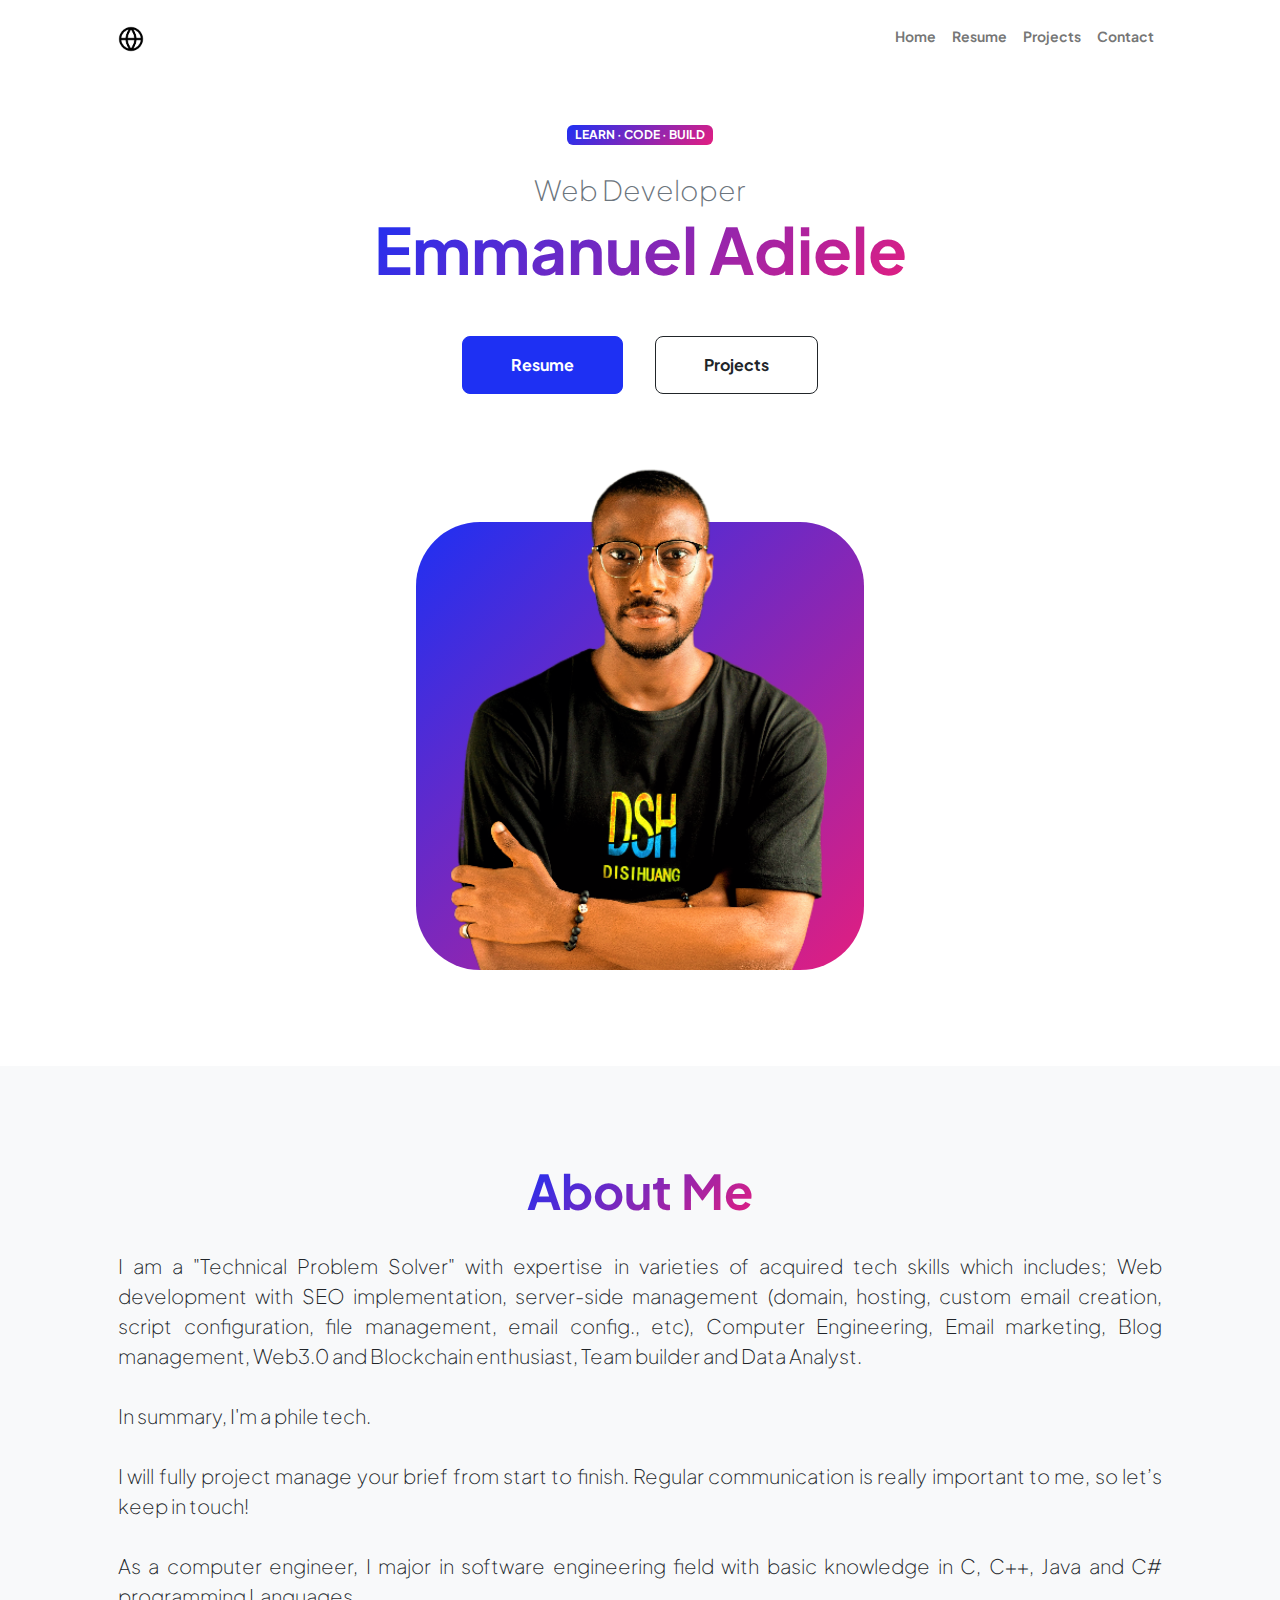
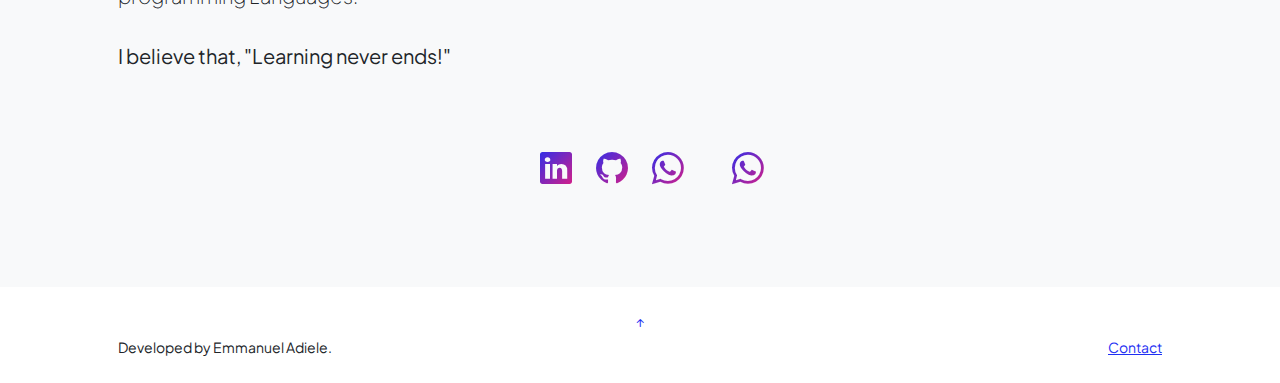
==== index.html @ 776a6ecc "Update index.html" ====
<!DOCTYPE html>
<html lang="en">
    <head>
        <meta charset="utf-8" />
        <meta name="viewport" content="width=device-width, initial-scale=1, shrink-to-fit=no" />
        <meta name="description" content="" />
        <meta name="author" content="" />
        <title>Emmanuel Adiele</title>
        <!-- Favicon-->
        <link rel="icon" type="image/x-icon" href="./assets/profile.png" />
        <!-- Custom Google font-->
        <link rel="preconnect" href="https://fonts.googleapis.com" />
        <link rel="preconnect" href="https://fonts.gstatic.com" crossorigin />
        <link href="https://fonts.googleapis.com/css2?family=Plus+Jakarta+Sans:wght@100;200;300;400;500;600;700;800;900&amp;display=swap" rel="stylesheet" />
        <!-- Bootstrap icons-->
        <link href="https://cdn.jsdelivr.net/npm/bootstrap-icons@1.8.1/font/bootstrap-icons.css" rel="stylesheet" />
        <!-- CSS (includes Bootstrap)-->
        <link href="css/styles.css" rel="stylesheet" />
    </head>
    <body class="d-flex flex-column h-100">
        <main class="flex-shrink-0">
            <!-- Navigation-->
            <nav class="navbar navbar-expand-lg navbar-light bg-white py-3">
                <div class="container px-5">
                    <a class="navbar-brand" span class="fw-bolder text-primary"><img src="./assets/my_logo.ico" alt="My Logo" width="35%"></span></a>
                    <button class="navbar-toggler" type="button" data-bs-toggle="collapse" data-bs-target="#navbarSupportedContent" aria-controls="navbarSupportedContent" aria-expanded="false" aria-label="Toggle navigation"><span class="navbar-toggler-icon"></span></button>
                    <div class="collapse navbar-collapse" id="navbarSupportedContent">
                        <ul class="navbar-nav ms-auto mb-2 mb-lg-0 small fw-bolder">
                            <li class="nav-item"><a class="nav-link" href="index.html">Home</a></li>
                            <li class="nav-item"><a class="nav-link" href="resume.html">Resume</a></li>
                            <li class="nav-item"><a class="nav-link" href="projects.html">Projects</a></li>
                            <li class="nav-item"><a class="nav-link" href="contact.html">Contact</a></li>
                        </ul>
                    </div>
                </div>
            </nav>
            <!-- Header-->
            <header class="py-5">
                <div class="container px-5 pb-5">
                    <div class="row gx-5 align-items-center">
                        <div class="col-xxl-5">
                            <!-- Header text content-->
                            <div class="text-center text-xxl-start">
                                <div class="badge bg-gradient-primary-to-secondary text-white mb-4"><div class="text-uppercase">Learn &middot; Code &middot; Build </div></div>
                                <div class="fs-3 fw-light text-muted">Web Developer</div>
                                <h1 class="display-3 fw-bolder mb-5"><span class="text-gradient d-inline">Emmanuel Adiele</span></h1>
                                <div class="d-grid gap-3 d-sm-flex justify-content-sm-center justify-content-xxl-start mb-3">
                                    <a class="btn btn-primary btn-lg px-5 py-3 me-sm-3 fs-6 fw-bolder" href="resume.html">Resume</a>
                                    <a class="btn btn-outline-dark btn-lg px-5 py-3 fs-6 fw-bolder" href="projects.html">Projects</a>
                                </div>
                            </div>
                        </div>
                        <div class="col-xxl-7">
                            <!-- Header profile picture-->
                            <div class="d-flex justify-content-center mt-5 mt-xxl-0">
                                <div class="profile bg-gradient-primary-to-secondary">
                                    <img class="profile-img" src="assets/profile.png" alt="Emmanuel Adiele Picture"/>
                                </div>
                            </div>
                        </div>
                    </div>
                </div>
            </header>
            <!-- About Section-->
            <section class="bg-light py-5">
                <div class="container px-5">
                    <div class="row gx-5 justify-content-center">
                        <div class="col-xxl-8">
                            <div class="text-center my-5">
                                <h2 class="display-5 fw-bolder"><span class="text-gradient d-inline">About Me</span></h2>
                                <br>
                                <p class="lead fw-light mb-4" style="text-align: justify;">I am a "Technical Problem Solver" with expertise in varieties of acquired tech skills which includes; Web development with SEO implementation, server-side management (domain, hosting, custom email creation, script configuration, file management, email config., etc), Computer Engineering, Email marketing, Blog management, Web3.0 and Blockchain enthusiast, Team builder and Data Analyst.<br><br> In summary, I'm a phile tech.<br><br> I will fully project manage your brief from start to finish. Regular communication is really important to me, so let’s keep in touch!<br><br> As a computer engineer, I major in software engineering field with basic knowledge in C, C++, Java and C# programming Languages.<br><br>
                                <strong>I believe that, "Learning never ends!"</strong></p>
                                <br><br>
                                <div class="d-flex justify-content-center fs-2 gap-4">
                                    <a class="text-gradient" href="https://x.com/EmmaWebDev"><i class="bi bi-X"></i></a>
                                    <a class="text-gradient" href="https://www.linkedin.com/in/emmanuel-adiele-52251117a"><i class="bi bi-linkedin"></i></a>
                                    <a class="text-gradient" href="https://github.com/Michaelsplendid?tab=repositories"><i class="bi bi-github"></i></a>
                                    <a class="text-gradient" href="https://wa.me/qr/HQHTC4DA5TEOF1"><i class="bi bi-whatsapp"></i></a><br>
                                    <a class="text-gradient" href="https://wa.me/qr/EB7QXTQJYE7KJ1"><i class="bi bi-whatsapp"></i></a>
                                </div>
                            </div>
                        </div>
                    </div>
                </div>
            </section>
        </main>
        <!-- Footer-->
        <footer class="bg-white py-4 mt-auto">
            <div class="container px-5">
                <a href="#" class="back-to-top d-flex align-items-center justify-content-center"><i class="bi bi-arrow-up-short"></i></a>
                <div class="row align-items-center justify-content-between flex-column flex-sm-row">
                    <div class="col-auto"><div class="small m-0">Developed by Emmanuel Adiele.</div></div>
                    <div class="col-auto">
                        <a class="small" href="contact.html">Contact</a>
                    </div>
                </div>
            </div>
        </footer>
        <!-- Bootstrap core JS-->
        <script src="https://cdn.jsdelivr.net/npm/bootstrap@5.2.3/dist/js/bootstrap.bundle.min.js"></script>
        <!--JS-->
        <script src="js/scripts.js"></script>
    </body>
</html>
---- css/styles.css ----
@charset "UTF-8";
:root {
  --bs-blue: #1e30f3;
  --bs-indigo: #6610f2;
  --bs-purple: #6f42c1;
  --bs-pink: #e21e80;
  --bs-red: #dc3545;
  --bs-orange: #fd7e14;
  --bs-yellow: #ffc107;
  --bs-green: #198754;
  --bs-teal: #20c997;
  --bs-cyan: #0dcaf0;
  --bs-black: #000;
  --bs-white: #fff;
  --bs-gray: #6c757d;
  --bs-gray-dark: #343a40;
  --bs-gray-100: #f8f9fa;
  --bs-gray-200: #e9ecef;
  --bs-gray-300: #dee2e6;
  --bs-gray-400: #ced4da;
  --bs-gray-500: #adb5bd;
  --bs-gray-600: #6c757d;
  --bs-gray-700: #495057;
  --bs-gray-800: #343a40;
  --bs-gray-900: #212529;
  --bs-primary: #1e30f3;
  --bs-secondary: #e21e80;
  --bs-success: #198754;
  --bs-info: #0dcaf0;
  --bs-warning: #ffc107;
  --bs-danger: #dc3545;
  --bs-light: #f8f9fa;
  --bs-dark: #212529;
  --bs-primary-rgb: 30, 48, 243;
  --bs-secondary-rgb: 226, 30, 128;
  --bs-success-rgb: 25, 135, 84;
  --bs-info-rgb: 13, 202, 240;
  --bs-warning-rgb: 255, 193, 7;
  --bs-danger-rgb: 220, 53, 69;
  --bs-light-rgb: 248, 249, 250;
  --bs-dark-rgb: 33, 37, 41;
  --bs-white-rgb: 255, 255, 255;
  --bs-black-rgb: 0, 0, 0;
  --bs-body-color-rgb: 33, 37, 41;
  --bs-body-bg-rgb: 255, 255, 255;
  --bs-font-sans-serif: "Plus Jakarta Sans";
  --bs-font-monospace: SFMono-Regular, Menlo, Monaco, Consolas, "Liberation Mono", "Courier New", monospace;
  --bs-gradient: linear-gradient(180deg, rgba(255, 255, 255, 0.15), rgba(255, 255, 255, 0));
  --bs-body-font-family: var(--bs-font-sans-serif);
  --bs-body-font-size: 1rem;
  --bs-body-font-weight: 400;
  --bs-body-line-height: 1.5;
  --bs-body-color: #212529;
  --bs-body-bg: #fff;
  --bs-border-width: 1px;
  --bs-border-style: solid;
  --bs-border-color: #dee2e6;
  --bs-border-color-translucent: rgba(0, 0, 0, 0.175);
  --bs-border-radius: 0.375rem;
  --bs-border-radius-sm: 0.25rem;
  --bs-border-radius-lg: 0.5rem;
  --bs-border-radius-xl: 1rem;
  --bs-border-radius-2xl: 2rem;
  --bs-border-radius-pill: 50rem;
  --bs-link-color: #1e30f3;
  --bs-link-hover-color: #1826c2;
  --bs-code-color: #e21e80;
  --bs-highlight-bg: #fff3cd;
}

*,
*::before,
*::after {
  box-sizing: border-box;
}

@media (prefers-reduced-motion: no-preference) {
  :root {
    scroll-behavior: smooth;
  }
}

body {
  margin: 0;
  font-family: var(--bs-body-font-family);
  font-size: var(--bs-body-font-size);
  font-weight: var(--bs-body-font-weight);
  line-height: var(--bs-body-line-height);
  color: var(--bs-body-color);
  text-align: var(--bs-body-text-align);
  background-color: var(--bs-body-bg);
  -webkit-text-size-adjust: 100%;
  -webkit-tap-highlight-color: rgba(0, 0, 0, 0);
}

hr {
  margin: 1rem 0;
  color: inherit;
  border: 0;
  border-top: 1px solid;
  opacity: 0.25;
}

h6, .h6, h5, .h5, h4, .h4, h3, .h3, h2, .h2, h1, .h1 {
  margin-top: 0;
  margin-bottom: 0.5rem;
  font-weight: 500;
  line-height: 1.2;
}

h1, .h1 {
  font-size: calc(1.375rem + 1.5vw);
}
@media (min-width: 1200px) {
  h1, .h1 {
    font-size: 2.5rem;
  }
}

h2, .h2 {
  font-size: calc(1.325rem + 0.9vw);
}
@media (min-width: 1200px) {
  h2, .h2 {
    font-size: 2rem;
  }
}

h3, .h3 {
  font-size: calc(1.3rem + 0.6vw);
}
@media (min-width: 1200px) {
  h3, .h3 {
    font-size: 1.75rem;
  }
}

h4, .h4 {
  font-size: calc(1.275rem + 0.3vw);
}
@media (min-width: 1200px) {
  h4, .h4 {
    font-size: 1.5rem;
  }
}

h5, .h5 {
  font-size: 1.25rem;
}

h6, .h6 {
  font-size: 1rem;
}

p {
  margin-top: 0;
  margin-bottom: 1rem;
}

abbr[title] {
  -webkit-text-decoration: underline dotted;
          text-decoration: underline dotted;
  cursor: help;
  -webkit-text-decoration-skip-ink: none;
          text-decoration-skip-ink: none;
}

address {
  margin-bottom: 1rem;
  font-style: normal;
  line-height: inherit;
}

ol,
ul {
  padding-left: 2rem;
}

ol,
ul,
dl {
  margin-top: 0;
  margin-bottom: 1rem;
}

ol ol,
ul ul,
ol ul,
ul ol {
  margin-bottom: 0;
}

dt {
  font-weight: 700;
}

dd {
  margin-bottom: 0.5rem;
  margin-left: 0;
}

blockquote {
  margin: 0 0 1rem;
}

b,
strong {
  font-weight: bolder;
}

small, .small {
  font-size: 0.875em;
}

mark, .mark {
  padding: 0.1875em;
  background-color: var(--bs-highlight-bg);
}

sub,
sup {
  position: relative;
  font-size: 0.75em;
  line-height: 0;
  vertical-align: baseline;
}

sub {
  bottom: -0.25em;
}

sup {
  top: -0.5em;
}

a {
  color: var(--bs-link-color);
  text-decoration: underline;
}
a:hover {
  color: var(--bs-link-hover-color);
}

a:not([href]):not([class]), a:not([href]):not([class]):hover {
  color: inherit;
  text-decoration: none;
}

pre,
code,
kbd,
samp {
  font-family: var(--bs-font-monospace);
  font-size: 1em;
}

pre {
  display: block;
  margin-top: 0;
  margin-bottom: 1rem;
  overflow: auto;
  font-size: 0.875em;
}
pre code {
  font-size: inherit;
  color: inherit;
  word-break: normal;
}

code {
  font-size: 0.875em;
  color: var(--bs-code-color);
  word-wrap: break-word;
}
a > code {
  color: inherit;
}

kbd {
  padding: 0.1875rem 0.375rem;
  font-size: 0.875em;
  color: var(--bs-body-bg);
  background-color: var(--bs-body-color);
  border-radius: 0.25rem;
}
kbd kbd {
  padding: 0;
  font-size: 1em;
}

figure {
  margin: 0 0 1rem;
}

img,
svg {
  vertical-align: middle;
}

table {
  caption-side: bottom;
  border-collapse: collapse;
}

caption {
  padding-top: 0.5rem;
  padding-bottom: 0.5rem;
  color: #6c757d;
  text-align: left;
}

th {
  text-align: inherit;
  text-align: -webkit-match-parent;
}

thead,
tbody,
tfoot,
tr,
td,
th {
  border-color: inherit;
  border-style: solid;
  border-width: 0;
}

label {
  display: inline-block;
}

button {
  border-radius: 0;
}

button:focus:not(:focus-visible) {
  outline: 0;
}

input,
button,
select,
optgroup,
textarea {
  margin: 0;
  font-family: inherit;
  font-size: inherit;
  line-height: inherit;
}

button,
select {
  text-transform: none;
}

[role=button] {
  cursor: pointer;
}

select {
  word-wrap: normal;
}
select:disabled {
  opacity: 1;
}

[list]:not([type=date]):not([type=datetime-local]):not([type=month]):not([type=week]):not([type=time])::-webkit-calendar-picker-indicator {
  display: none !important;
}

button,
[type=button],
[type=reset],
[type=submit] {
  -webkit-appearance: button;
}
button:not(:disabled),
[type=button]:not(:disabled),
[type=reset]:not(:disabled),
[type=submit]:not(:disabled) {
  cursor: pointer;
}

::-moz-focus-inner {
  padding: 0;
  border-style: none;
}

textarea {
  resize: vertical;
}

fieldset {
  min-width: 0;
  padding: 0;
  margin: 0;
  border: 0;
}

legend {
  float: left;
  width: 100%;
  padding: 0;
  margin-bottom: 0.5rem;
  font-size: calc(1.275rem + 0.3vw);
  line-height: inherit;
}
@media (min-width: 1200px) {
  legend {
    font-size: 1.5rem;
  }
}
legend + * {
  clear: left;
}

::-webkit-datetime-edit-fields-wrapper,
::-webkit-datetime-edit-text,
::-webkit-datetime-edit-minute,
::-webkit-datetime-edit-hour-field,
::-webkit-datetime-edit-day-field,
::-webkit-datetime-edit-month-field,
::-webkit-datetime-edit-year-field {
  padding: 0;
}

::-webkit-inner-spin-button {
  height: auto;
}

[type=search] {
  outline-offset: -2px;
  -webkit-appearance: textfield;
}

/* rtl:raw:
[type="tel"],
[type="url"],
[type="email"],
[type="number"] {
  direction: ltr;
}
*/
::-webkit-search-decoration {
  -webkit-appearance: none;
}

::-webkit-color-swatch-wrapper {
  padding: 0;
}

::file-selector-button {
  font: inherit;
  -webkit-appearance: button;
}

output {
  display: inline-block;
}

iframe {
  border: 0;
}

summary {
  display: list-item;
  cursor: pointer;
}

progress {
  vertical-align: baseline;
}

[hidden] {
  display: none !important;
}

.lead {
  font-size: 1.25rem;
  font-weight: 300;
}

.display-1 {
  font-size: calc(1.625rem + 4.5vw);
  font-weight: 300;
  line-height: 1.2;
}
@media (min-width: 1200px) {
  .display-1 {
    font-size: 5rem;
  }
}

.display-2 {
  font-size: calc(1.575rem + 3.9vw);
  font-weight: 300;
  line-height: 1.2;
}
@media (min-width: 1200px) {
  .display-2 {
    font-size: 4.5rem;
  }
}

.display-3 {
  font-size: calc(1.525rem + 3.3vw);
  font-weight: 300;
  line-height: 1.2;
}
@media (min-width: 1200px) {
  .display-3 {
    font-size: 4rem;
  }
}

.display-4 {
  font-size: calc(1.475rem + 2.7vw);
  font-weight: 300;
  line-height: 1.2;
}
@media (min-width: 1200px) {
  .display-4 {
    font-size: 3.5rem;
  }
}

.display-5 {
  font-size: calc(1.425rem + 2.1vw);
  font-weight: 300;
  line-height: 1.2;
}
@media (min-width: 1200px) {
  .display-5 {
    font-size: 3rem;
  }
}

.display-6 {
  font-size: calc(1.375rem + 1.5vw);
  font-weight: 300;
  line-height: 1.2;
}
@media (min-width: 1200px) {
  .display-6 {
    font-size: 2.5rem;
  }
}

.list-unstyled {
  padding-left: 0;
  list-style: none;
}

.list-inline {
  padding-left: 0;
  list-style: none;
}

.list-inline-item {
  display: inline-block;
}
.list-inline-item:not(:last-child) {
  margin-right: 0.5rem;
}

.initialism {
  font-size: 0.875em;
  text-transform: uppercase;
}

.blockquote {
  margin-bottom: 1rem;
  font-size: 1.25rem;
}
.blockquote > :last-child {
  margin-bottom: 0;
}

.blockquote-footer {
  margin-top: -1rem;
  margin-bottom: 1rem;
  font-size: 0.875em;
  color: #6c757d;
}
.blockquote-footer::before {
  content: "— ";
}

.img-fluid {
  max-width: 100%;
  height: auto;
}

.img-thumbnail {
  padding: 0.25rem;
  background-color: #fff;
  border: 1px solid var(--bs-border-color);
  border-radius: 0.375rem;
  max-width: 100%;
  height: auto;
}

.figure {
  display: inline-block;
}

.figure-img {
  margin-bottom: 0.5rem;
  line-height: 1;
}

.figure-caption {
  font-size: 0.875em;
  color: #6c757d;
}

.container,
.container-fluid,
.container-xxl,
.container-xl,
.container-lg,
.container-md,
.container-sm {
  --bs-gutter-x: 1.5rem;
  --bs-gutter-y: 0;
  width: 100%;
  padding-right: calc(var(--bs-gutter-x) * 0.5);
  padding-left: calc(var(--bs-gutter-x) * 0.5);
  margin-right: auto;
  margin-left: auto;
}

@media (min-width: 576px) {
  .container-sm, .container {
    max-width: 540px;
  }
}
@media (min-width: 768px) {
  .container-md, .container-sm, .container {
    max-width: 720px;
  }
}
@media (min-width: 992px) {
  .container-lg, .container-md, .container-sm, .container {
    max-width: 960px;
  }
}
@media (min-width: 1200px) {
  .container-xl, .container-lg, .container-md, .container-sm, .container {
    max-width: 1140px;
  }
}
@media (min-width: 1400px) {
  .container-xxl, .container-xl, .container-lg, .container-md, .container-sm, .container {
    max-width: 1320px;
  }
}
.row {
  --bs-gutter-x: 1.5rem;
  --bs-gutter-y: 0;
  display: flex;
  flex-wrap: wrap;
  margin-top: calc(-1 * var(--bs-gutter-y));
  margin-right: calc(-0.5 * var(--bs-gutter-x));
  margin-left: calc(-0.5 * var(--bs-gutter-x));
}
.row > * {
  flex-shrink: 0;
  width: 100%;
  max-width: 100%;
  padding-right: calc(var(--bs-gutter-x) * 0.5);
  padding-left: calc(var(--bs-gutter-x) * 0.5);
  margin-top: var(--bs-gutter-y);
}

.col {
  flex: 1 0 0%;
}

.row-cols-auto > * {
  flex: 0 0 auto;
  width: auto;
}

.row-cols-1 > * {
  flex: 0 0 auto;
  width: 100%;
}

.row-cols-2 > * {
  flex: 0 0 auto;
  width: 50%;
}

.row-cols-3 > * {
  flex: 0 0 auto;
  width: 33.3333333333%;
}

.row-cols-4 > * {
  flex: 0 0 auto;
  width: 25%;
}

.row-cols-5 > * {
  flex: 0 0 auto;
  width: 20%;
}

.row-cols-6 > * {
  flex: 0 0 auto;
  width: 16.6666666667%;
}

.col-auto {
  flex: 0 0 auto;
  width: auto;
}

.col-1 {
  flex: 0 0 auto;
  width: 8.33333333%;
}

.col-2 {
  flex: 0 0 auto;
  width: 16.66666667%;
}

.col-3 {
  flex: 0 0 auto;
  width: 25%;
}

.col-4 {
  flex: 0 0 auto;
  width: 33.33333333%;
}

.col-5 {
  flex: 0 0 auto;
  width: 41.66666667%;
}

.col-6 {
  flex: 0 0 auto;
  width: 50%;
}

.col-7 {
  flex: 0 0 auto;
  width: 58.33333333%;
}

.col-8 {
  flex: 0 0 auto;
  width: 66.66666667%;
}

.col-9 {
  flex: 0 0 auto;
  width: 75%;
}

.col-10 {
  flex: 0 0 auto;
  width: 83.33333333%;
}

.col-11 {
  flex: 0 0 auto;
  width: 91.66666667%;
}

.col-12 {
  flex: 0 0 auto;
  width: 100%;
}

.offset-1 {
  margin-left: 8.33333333%;
}

.offset-2 {
  margin-left: 16.66666667%;
}

.offset-3 {
  margin-left: 25%;
}

.offset-4 {
  margin-left: 33.33333333%;
}

.offset-5 {
  margin-left: 41.66666667%;
}

.offset-6 {
  margin-left: 50%;
}

.offset-7 {
  margin-left: 58.33333333%;
}

.offset-8 {
  margin-left: 66.66666667%;
}

.offset-9 {
  margin-left: 75%;
}

.offset-10 {
  margin-left: 83.33333333%;
}

.offset-11 {
  margin-left: 91.66666667%;
}

.g-0,
.gx-0 {
  --bs-gutter-x: 0;
}

.g-0,
.gy-0 {
  --bs-gutter-y: 0;
}

.g-1,
.gx-1 {
  --bs-gutter-x: 0.25rem;
}

.g-1,
.gy-1 {
  --bs-gutter-y: 0.25rem;
}

.g-2,
.gx-2 {
  --bs-gutter-x: 0.5rem;
}

.g-2,
.gy-2 {
  --bs-gutter-y: 0.5rem;
}

.g-3,
.gx-3 {
  --bs-gutter-x: 1rem;
}

.g-3,
.gy-3 {
  --bs-gutter-y: 1rem;
}

.g-4,
.gx-4 {
  --bs-gutter-x: 1.5rem;
}

.g-4,
.gy-4 {
  --bs-gutter-y: 1.5rem;
}

.g-5,
.gx-5 {
  --bs-gutter-x: 3rem;
}

.g-5,
.gy-5 {
  --bs-gutter-y: 3rem;
}

@media (min-width: 576px) {
  .col-sm {
    flex: 1 0 0%;
  }
  .row-cols-sm-auto > * {
    flex: 0 0 auto;
    width: auto;
  }
  .row-cols-sm-1 > * {
    flex: 0 0 auto;
    width: 100%;
  }
  .row-cols-sm-2 > * {
    flex: 0 0 auto;
    width: 50%;
  }
  .row-cols-sm-3 > * {
    flex: 0 0 auto;
    width: 33.3333333333%;
  }
  .row-cols-sm-4 > * {
    flex: 0 0 auto;
    width: 25%;
  }
  .row-cols-sm-5 > * {
    flex: 0 0 auto;
    width: 20%;
  }
  .row-cols-sm-6 > * {
    flex: 0 0 auto;
    width: 16.6666666667%;
  }
  .col-sm-auto {
    flex: 0 0 auto;
    width: auto;
  }
  .col-sm-1 {
    flex: 0 0 auto;
    width: 8.33333333%;
  }
  .col-sm-2 {
    flex: 0 0 auto;
    width: 16.66666667%;
  }
  .col-sm-3 {
    flex: 0 0 auto;
    width: 25%;
  }
  .col-sm-4 {
    flex: 0 0 auto;
    width: 33.33333333%;
  }
  .col-sm-5 {
    flex: 0 0 auto;
    width: 41.66666667%;
  }
  .col-sm-6 {
    flex: 0 0 auto;
    width: 50%;
  }
  .col-sm-7 {
    flex: 0 0 auto;
    width: 58.33333333%;
  }
  .col-sm-8 {
    flex: 0 0 auto;
    width: 66.66666667%;
  }
  .col-sm-9 {
    flex: 0 0 auto;
    width: 75%;
  }
  .col-sm-10 {
    flex: 0 0 auto;
    width: 83.33333333%;
  }
  .col-sm-11 {
    flex: 0 0 auto;
    width: 91.66666667%;
  }
  .col-sm-12 {
    flex: 0 0 auto;
    width: 100%;
  }
  .offset-sm-0 {
    margin-left: 0;
  }
  .offset-sm-1 {
    margin-left: 8.33333333%;
  }
  .offset-sm-2 {
    margin-left: 16.66666667%;
  }
  .offset-sm-3 {
    margin-left: 25%;
  }
  .offset-sm-4 {
    margin-left: 33.33333333%;
  }
  .offset-sm-5 {
    margin-left: 41.66666667%;
  }
  .offset-sm-6 {
    margin-left: 50%;
  }
  .offset-sm-7 {
    margin-left: 58.33333333%;
  }
  .offset-sm-8 {
    margin-left: 66.66666667%;
  }
  .offset-sm-9 {
    margin-left: 75%;
  }
  .offset-sm-10 {
    margin-left: 83.33333333%;
  }
  .offset-sm-11 {
    margin-left: 91.66666667%;
  }
  .g-sm-0,
  .gx-sm-0 {
    --bs-gutter-x: 0;
  }
  .g-sm-0,
  .gy-sm-0 {
    --bs-gutter-y: 0;
  }
  .g-sm-1,
  .gx-sm-1 {
    --bs-gutter-x: 0.25rem;
  }
  .g-sm-1,
  .gy-sm-1 {
    --bs-gutter-y: 0.25rem;
  }
  .g-sm-2,
  .gx-sm-2 {
    --bs-gutter-x: 0.5rem;
  }
  .g-sm-2,
  .gy-sm-2 {
    --bs-gutter-y: 0.5rem;
  }
  .g-sm-3,
  .gx-sm-3 {
    --bs-gutter-x: 1rem;
  }
  .g-sm-3,
  .gy-sm-3 {
    --bs-gutter-y: 1rem;
  }
  .g-sm-4,
  .gx-sm-4 {
    --bs-gutter-x: 1.5rem;
  }
  .g-sm-4,
  .gy-sm-4 {
    --bs-gutter-y: 1.5rem;
  }
  .g-sm-5,
  .gx-sm-5 {
    --bs-gutter-x: 3rem;
  }
  .g-sm-5,
  .gy-sm-5 {
    --bs-gutter-y: 3rem;
  }
}
@media (min-width: 768px) {
  .col-md {
    flex: 1 0 0%;
  }
  .row-cols-md-auto > * {
    flex: 0 0 auto;
    width: auto;
  }
  .row-cols-md-1 > * {
    flex: 0 0 auto;
    width: 100%;
  }
  .row-cols-md-2 > * {
    flex: 0 0 auto;
    width: 50%;
  }
  .row-cols-md-3 > * {
    flex: 0 0 auto;
    width: 33.3333333333%;
  }
  .row-cols-md-4 > * {
    flex: 0 0 auto;
    width: 25%;
  }
  .row-cols-md-5 > * {
    flex: 0 0 auto;
    width: 20%;
  }
  .row-cols-md-6 > * {
    flex: 0 0 auto;
    width: 16.6666666667%;
  }
  .col-md-auto {
    flex: 0 0 auto;
    width: auto;
  }
  .col-md-1 {
    flex: 0 0 auto;
    width: 8.33333333%;
  }
  .col-md-2 {
    flex: 0 0 auto;
    width: 16.66666667%;
  }
  .col-md-3 {
    flex: 0 0 auto;
    width: 25%;
  }
  .col-md-4 {
    flex: 0 0 auto;
    width: 33.33333333%;
  }
  .col-md-5 {
    flex: 0 0 auto;
    width: 41.66666667%;
  }
  .col-md-6 {
    flex: 0 0 auto;
    width: 50%;
  }
  .col-md-7 {
    flex: 0 0 auto;
    width: 58.33333333%;
  }
  .col-md-8 {
    flex: 0 0 auto;
    width: 66.66666667%;
  }
  .col-md-9 {
    flex: 0 0 auto;
    width: 75%;
  }
  .col-md-10 {
    flex: 0 0 auto;
    width: 83.33333333%;
  }
  .col-md-11 {
    flex: 0 0 auto;
    width: 91.66666667%;
  }
  .col-md-12 {
    flex: 0 0 auto;
    width: 100%;
  }
  .offset-md-0 {
    margin-left: 0;
  }
  .offset-md-1 {
    margin-left: 8.33333333%;
  }
  .offset-md-2 {
    margin-left: 16.66666667%;
  }
  .offset-md-3 {
    margin-left: 25%;
  }
  .offset-md-4 {
    margin-left: 33.33333333%;
  }
  .offset-md-5 {
    margin-left: 41.66666667%;
  }
  .offset-md-6 {
    margin-left: 50%;
  }
  .offset-md-7 {
    margin-left: 58.33333333%;
  }
  .offset-md-8 {
    margin-left: 66.66666667%;
  }
  .offset-md-9 {
    margin-left: 75%;
  }
  .offset-md-10 {
    margin-left: 83.33333333%;
  }
  .offset-md-11 {
    margin-left: 91.66666667%;
  }
  .g-md-0,
  .gx-md-0 {
    --bs-gutter-x: 0;
  }
  .g-md-0,
  .gy-md-0 {
    --bs-gutter-y: 0;
  }
  .g-md-1,
  .gx-md-1 {
    --bs-gutter-x: 0.25rem;
  }
  .g-md-1,
  .gy-md-1 {
    --bs-gutter-y: 0.25rem;
  }
  .g-md-2,
  .gx-md-2 {
    --bs-gutter-x: 0.5rem;
  }
  .g-md-2,
  .gy-md-2 {
    --bs-gutter-y: 0.5rem;
  }
  .g-md-3,
  .gx-md-3 {
    --bs-gutter-x: 1rem;
  }
  .g-md-3,
  .gy-md-3 {
    --bs-gutter-y: 1rem;
  }
  .g-md-4,
  .gx-md-4 {
    --bs-gutter-x: 1.5rem;
  }
  .g-md-4,
  .gy-md-4 {
    --bs-gutter-y: 1.5rem;
  }
  .g-md-5,
  .gx-md-5 {
    --bs-gutter-x: 3rem;
  }
  .g-md-5,
  .gy-md-5 {
    --bs-gutter-y: 3rem;
  }
}
@media (min-width: 992px) {
  .col-lg {
    flex: 1 0 0%;
  }
  .row-cols-lg-auto > * {
    flex: 0 0 auto;
    width: auto;
  }
  .row-cols-lg-1 > * {
    flex: 0 0 auto;
    width: 100%;
  }
  .row-cols-lg-2 > * {
    flex: 0 0 auto;
    width: 50%;
  }
  .row-cols-lg-3 > * {
    flex: 0 0 auto;
    width: 33.3333333333%;
  }
  .row-cols-lg-4 > * {
    flex: 0 0 auto;
    width: 25%;
  }
  .row-cols-lg-5 > * {
    flex: 0 0 auto;
    width: 20%;
  }
  .row-cols-lg-6 > * {
    flex: 0 0 auto;
    width: 16.6666666667%;
  }
  .col-lg-auto {
    flex: 0 0 auto;
    width: auto;
  }
  .col-lg-1 {
    flex: 0 0 auto;
    width: 8.33333333%;
  }
  .col-lg-2 {
    flex: 0 0 auto;
    width: 16.66666667%;
  }
  .col-lg-3 {
    flex: 0 0 auto;
    width: 25%;
  }
  .col-lg-4 {
    flex: 0 0 auto;
    width: 33.33333333%;
  }
  .col-lg-5 {
    flex: 0 0 auto;
    width: 41.66666667%;
  }
  .col-lg-6 {
    flex: 0 0 auto;
    width: 50%;
  }
  .col-lg-7 {
    flex: 0 0 auto;
    width: 58.33333333%;
  }
  .col-lg-8 {
    flex: 0 0 auto;
    width: 66.66666667%;
  }
  .col-lg-9 {
    flex: 0 0 auto;
    width: 75%;
  }
  .col-lg-10 {
    flex: 0 0 auto;
    width: 83.33333333%;
  }
  .col-lg-11 {
    flex: 0 0 auto;
    width: 91.66666667%;
  }
  .col-lg-12 {
    flex: 0 0 auto;
    width: 100%;
  }
  .offset-lg-0 {
    margin-left: 0;
  }
  .offset-lg-1 {
    margin-left: 8.33333333%;
  }
  .offset-lg-2 {
    margin-left: 16.66666667%;
  }
  .offset-lg-3 {
    margin-left: 25%;
  }
  .offset-lg-4 {
    margin-left: 33.33333333%;
  }
  .offset-lg-5 {
    margin-left: 41.66666667%;
  }
  .offset-lg-6 {
    margin-left: 50%;
  }
  .offset-lg-7 {
    margin-left: 58.33333333%;
  }
  .offset-lg-8 {
    margin-left: 66.66666667%;
  }
  .offset-lg-9 {
    margin-left: 75%;
  }
  .offset-lg-10 {
    margin-left: 83.33333333%;
  }
  .offset-lg-11 {
    margin-left: 91.66666667%;
  }
  .g-lg-0,
  .gx-lg-0 {
    --bs-gutter-x: 0;
  }
  .g-lg-0,
  .gy-lg-0 {
    --bs-gutter-y: 0;
  }
  .g-lg-1,
  .gx-lg-1 {
    --bs-gutter-x: 0.25rem;
  }
  .g-lg-1,
  .gy-lg-1 {
    --bs-gutter-y: 0.25rem;
  }
  .g-lg-2,
  .gx-lg-2 {
    --bs-gutter-x: 0.5rem;
  }
  .g-lg-2,
  .gy-lg-2 {
    --bs-gutter-y: 0.5rem;
  }
  .g-lg-3,
  .gx-lg-3 {
    --bs-gutter-x: 1rem;
  }
  .g-lg-3,
  .gy-lg-3 {
    --bs-gutter-y: 1rem;
  }
  .g-lg-4,
  .gx-lg-4 {
    --bs-gutter-x: 1.5rem;
  }
  .g-lg-4,
  .gy-lg-4 {
    --bs-gutter-y: 1.5rem;
  }
  .g-lg-5,
  .gx-lg-5 {
    --bs-gutter-x: 3rem;
  }
  .g-lg-5,
  .gy-lg-5 {
    --bs-gutter-y: 3rem;
  }
}
@media (min-width: 1200px) {
  .col-xl {
    flex: 1 0 0%;
  }
  .row-cols-xl-auto > * {
    flex: 0 0 auto;
    width: auto;
  }
  .row-cols-xl-1 > * {
    flex: 0 0 auto;
    width: 100%;
  }
  .row-cols-xl-2 > * {
    flex: 0 0 auto;
    width: 50%;
  }
  .row-cols-xl-3 > * {
    flex: 0 0 auto;
    width: 33.3333333333%;
  }
  .row-cols-xl-4 > * {
    flex: 0 0 auto;
    width: 25%;
  }
  .row-cols-xl-5 > * {
    flex: 0 0 auto;
    width: 20%;
  }
  .row-cols-xl-6 > * {
    flex: 0 0 auto;
    width: 16.6666666667%;
  }
  .col-xl-auto {
    flex: 0 0 auto;
    width: auto;
  }
  .col-xl-1 {
    flex: 0 0 auto;
    width: 8.33333333%;
  }
  .col-xl-2 {
    flex: 0 0 auto;
    width: 16.66666667%;
  }
  .col-xl-3 {
    flex: 0 0 auto;
    width: 25%;
  }
  .col-xl-4 {
    flex: 0 0 auto;
    width: 33.33333333%;
  }
  .col-xl-5 {
    flex: 0 0 auto;
    width: 41.66666667%;
  }
  .col-xl-6 {
    flex: 0 0 auto;
    width: 50%;
  }
  .col-xl-7 {
    flex: 0 0 auto;
    width: 58.33333333%;
  }
  .col-xl-8 {
    flex: 0 0 auto;
    width: 66.66666667%;
  }
  .col-xl-9 {
    flex: 0 0 auto;
    width: 75%;
  }
  .col-xl-10 {
    flex: 0 0 auto;
    width: 83.33333333%;
  }
  .col-xl-11 {
    flex: 0 0 auto;
    width: 91.66666667%;
  }
  .col-xl-12 {
    flex: 0 0 auto;
    width: 100%;
  }
  .offset-xl-0 {
    margin-left: 0;
  }
  .offset-xl-1 {
    margin-left: 8.33333333%;
  }
  .offset-xl-2 {
    margin-left: 16.66666667%;
  }
  .offset-xl-3 {
    margin-left: 25%;
  }
  .offset-xl-4 {
    margin-left: 33.33333333%;
  }
  .offset-xl-5 {
    margin-left: 41.66666667%;
  }
  .offset-xl-6 {
    margin-left: 50%;
  }
  .offset-xl-7 {
    margin-left: 58.33333333%;
  }
  .offset-xl-8 {
    margin-left: 66.66666667%;
  }
  .offset-xl-9 {
    margin-left: 75%;
  }
  .offset-xl-10 {
    margin-left: 83.33333333%;
  }
  .offset-xl-11 {
    margin-left: 91.66666667%;
  }
  .g-xl-0,
  .gx-xl-0 {
    --bs-gutter-x: 0;
  }
  .g-xl-0,
  .gy-xl-0 {
    --bs-gutter-y: 0;
  }
  .g-xl-1,
  .gx-xl-1 {
    --bs-gutter-x: 0.25rem;
  }
  .g-xl-1,
  .gy-xl-1 {
    --bs-gutter-y: 0.25rem;
  }
  .g-xl-2,
  .gx-xl-2 {
    --bs-gutter-x: 0.5rem;
  }
  .g-xl-2,
  .gy-xl-2 {
    --bs-gutter-y: 0.5rem;
  }
  .g-xl-3,
  .gx-xl-3 {
    --bs-gutter-x: 1rem;
  }
  .g-xl-3,
  .gy-xl-3 {
    --bs-gutter-y: 1rem;
  }
  .g-xl-4,
  .gx-xl-4 {
    --bs-gutter-x: 1.5rem;
  }
  .g-xl-4,
  .gy-xl-4 {
    --bs-gutter-y: 1.5rem;
  }
  .g-xl-5,
  .gx-xl-5 {
    --bs-gutter-x: 3rem;
  }
  .g-xl-5,
  .gy-xl-5 {
    --bs-gutter-y: 3rem;
  }
}
@media (min-width: 1400px) {
  .col-xxl {
    flex: 1 0 0%;
  }
  .row-cols-xxl-auto > * {
    flex: 0 0 auto;
    width: auto;
  }
  .row-cols-xxl-1 > * {
    flex: 0 0 auto;
    width: 100%;
  }
  .row-cols-xxl-2 > * {
    flex: 0 0 auto;
    width: 50%;
  }
  .row-cols-xxl-3 > * {
    flex: 0 0 auto;
    width: 33.3333333333%;
  }
  .row-cols-xxl-4 > * {
    flex: 0 0 auto;
    width: 25%;
  }
  .row-cols-xxl-5 > * {
    flex: 0 0 auto;
    width: 20%;
  }
  .row-cols-xxl-6 > * {
    flex: 0 0 auto;
    width: 16.6666666667%;
  }
  .col-xxl-auto {
    flex: 0 0 auto;
    width: auto;
  }
  .col-xxl-1 {
    flex: 0 0 auto;
    width: 8.33333333%;
  }
  .col-xxl-2 {
    flex: 0 0 auto;
    width: 16.66666667%;
  }
  .col-xxl-3 {
    flex: 0 0 auto;
    width: 25%;
  }
  .col-xxl-4 {
    flex: 0 0 auto;
    width: 33.33333333%;
  }
  .col-xxl-5 {
    flex: 0 0 auto;
    width: 41.66666667%;
  }
  .col-xxl-6 {
    flex: 0 0 auto;
    width: 50%;
  }
  .col-xxl-7 {
    flex: 0 0 auto;
    width: 58.33333333%;
  }
  .col-xxl-8 {
    flex: 0 0 auto;
    width: 66.66666667%;
  }
  .col-xxl-9 {
    flex: 0 0 auto;
    width: 75%;
  }
  .col-xxl-10 {
    flex: 0 0 auto;
    width: 83.33333333%;
  }
  .col-xxl-11 {
    flex: 0 0 auto;
    width: 91.66666667%;
  }
  .col-xxl-12 {
    flex: 0 0 auto;
    width: 100%;
  }
  .offset-xxl-0 {
    margin-left: 0;
  }
  .offset-xxl-1 {
    margin-left: 8.33333333%;
  }
  .offset-xxl-2 {
    margin-left: 16.66666667%;
  }
  .offset-xxl-3 {
    margin-left: 25%;
  }
  .offset-xxl-4 {
    margin-left: 33.33333333%;
  }
  .offset-xxl-5 {
    margin-left: 41.66666667%;
  }
  .offset-xxl-6 {
    margin-left: 50%;
  }
  .offset-xxl-7 {
    margin-left: 58.33333333%;
  }
  .offset-xxl-8 {
    margin-left: 66.66666667%;
  }
  .offset-xxl-9 {
    margin-left: 75%;
  }
  .offset-xxl-10 {
    margin-left: 83.33333333%;
  }
  .offset-xxl-11 {
    margin-left: 91.66666667%;
  }
  .g-xxl-0,
  .gx-xxl-0 {
    --bs-gutter-x: 0;
  }
  .g-xxl-0,
  .gy-xxl-0 {
    --bs-gutter-y: 0;
  }
  .g-xxl-1,
  .gx-xxl-1 {
    --bs-gutter-x: 0.25rem;
  }
  .g-xxl-1,
  .gy-xxl-1 {
    --bs-gutter-y: 0.25rem;
  }
  .g-xxl-2,
  .gx-xxl-2 {
    --bs-gutter-x: 0.5rem;
  }
  .g-xxl-2,
  .gy-xxl-2 {
    --bs-gutter-y: 0.5rem;
  }
  .g-xxl-3,
  .gx-xxl-3 {
    --bs-gutter-x: 1rem;
  }
  .g-xxl-3,
  .gy-xxl-3 {
    --bs-gutter-y: 1rem;
  }
  .g-xxl-4,
  .gx-xxl-4 {
    --bs-gutter-x: 1.5rem;
  }
  .g-xxl-4,
  .gy-xxl-4 {
    --bs-gutter-y: 1.5rem;
  }
  .g-xxl-5,
  .gx-xxl-5 {
    --bs-gutter-x: 3rem;
  }
  .g-xxl-5,
  .gy-xxl-5 {
    --bs-gutter-y: 3rem;
  }
}
.table {
  --bs-table-color: var(--bs-body-color);
  --bs-table-bg: transparent;
  --bs-table-border-color: var(--bs-border-color);
  --bs-table-accent-bg: transparent;
  --bs-table-striped-color: var(--bs-body-color);
  --bs-table-striped-bg: rgba(0, 0, 0, 0.05);
  --bs-table-active-color: var(--bs-body-color);
  --bs-table-active-bg: rgba(0, 0, 0, 0.1);
  --bs-table-hover-color: var(--bs-body-color);
  --bs-table-hover-bg: rgba(0, 0, 0, 0.075);
  width: 100%;
  margin-bottom: 1rem;
  color: var(--bs-table-color);
  vertical-align: top;
  border-color: var(--bs-table-border-color);
}
.table > :not(caption) > * > * {
  padding: 0.5rem 0.5rem;
  background-color: var(--bs-table-bg);
  border-bottom-width: 1px;
  box-shadow: inset 0 0 0 9999px var(--bs-table-accent-bg);
}
.table > tbody {
  vertical-align: inherit;
}
.table > thead {
  vertical-align: bottom;
}

.table-group-divider {
  border-top: 2px solid currentcolor;
}

.caption-top {
  caption-side: top;
}

.table-sm > :not(caption) > * > * {
  padding: 0.25rem 0.25rem;
}

.table-bordered > :not(caption) > * {
  border-width: 1px 0;
}
.table-bordered > :not(caption) > * > * {
  border-width: 0 1px;
}

.table-borderless > :not(caption) > * > * {
  border-bottom-width: 0;
}
.table-borderless > :not(:first-child) {
  border-top-width: 0;
}

.table-striped > tbody > tr:nth-of-type(odd) > * {
  --bs-table-accent-bg: var(--bs-table-striped-bg);
  color: var(--bs-table-striped-color);
}

.table-striped-columns > :not(caption) > tr > :nth-child(even) {
  --bs-table-accent-bg: var(--bs-table-striped-bg);
  color: var(--bs-table-striped-color);
}

.table-active {
  --bs-table-accent-bg: var(--bs-table-active-bg);
  color: var(--bs-table-active-color);
}

.table-hover > tbody > tr:hover > * {
  --bs-table-accent-bg: var(--bs-table-hover-bg);
  color: var(--bs-table-hover-color);
}

.table-primary {
  --bs-table-color: #000;
  --bs-table-bg: #d2d6fd;
  --bs-table-border-color: #bdc1e4;
  --bs-table-striped-bg: #c8cbf0;
  --bs-table-striped-color: #000;
  --bs-table-active-bg: #bdc1e4;
  --bs-table-active-color: #000;
  --bs-table-hover-bg: #c2c6ea;
  --bs-table-hover-color: #000;
  color: var(--bs-table-color);
  border-color: var(--bs-table-border-color);
}

.table-secondary {
  --bs-table-color: #000;
  --bs-table-bg: #f9d2e6;
  --bs-table-border-color: #e0bdcf;
  --bs-table-striped-bg: #edc8db;
  --bs-table-striped-color: #000;
  --bs-table-active-bg: #e0bdcf;
  --bs-table-active-color: #000;
  --bs-table-hover-bg: #e6c2d5;
  --bs-table-hover-color: #000;
  color: var(--bs-table-color);
  border-color: var(--bs-table-border-color);
}

.table-success {
  --bs-table-color: #000;
  --bs-table-bg: #d1e7dd;
  --bs-table-border-color: #bcd0c7;
  --bs-table-striped-bg: #c7dbd2;
  --bs-table-striped-color: #000;
  --bs-table-active-bg: #bcd0c7;
  --bs-table-active-color: #000;
  --bs-table-hover-bg: #c1d6cc;
  --bs-table-hover-color: #000;
  color: var(--bs-table-color);
  border-color: var(--bs-table-border-color);
}

.table-info {
  --bs-table-color: #000;
  --bs-table-bg: #cff4fc;
  --bs-table-border-color: #badce3;
  --bs-table-striped-bg: #c5e8ef;
  --bs-table-striped-color: #000;
  --bs-table-active-bg: #badce3;
  --bs-table-active-color: #000;
  --bs-table-hover-bg: #bfe2e9;
  --bs-table-hover-color: #000;
  color: var(--bs-table-color);
  border-color: var(--bs-table-border-color);
}

.table-warning {
  --bs-table-color: #000;
  --bs-table-bg: #fff3cd;
  --bs-table-border-color: #e6dbb9;
  --bs-table-striped-bg: #f2e7c3;
  --bs-table-striped-color: #000;
  --bs-table-active-bg: #e6dbb9;
  --bs-table-active-color: #000;
  --bs-table-hover-bg: #ece1be;
  --bs-table-hover-color: #000;
  color: var(--bs-table-color);
  border-color: var(--bs-table-border-color);
}

.table-danger {
  --bs-table-color: #000;
  --bs-table-bg: #f8d7da;
  --bs-table-border-color: #dfc2c4;
  --bs-table-striped-bg: #eccccf;
  --bs-table-striped-color: #000;
  --bs-table-active-bg: #dfc2c4;
  --bs-table-active-color: #000;
  --bs-table-hover-bg: #e5c7ca;
  --bs-table-hover-color: #000;
  color: var(--bs-table-color);
  border-color: var(--bs-table-border-color);
}

.table-light {
  --bs-table-color: #000;
  --bs-table-bg: #f8f9fa;
  --bs-table-border-color: #dfe0e1;
  --bs-table-striped-bg: #ecedee;
  --bs-table-striped-color: #000;
  --bs-table-active-bg: #dfe0e1;
  --bs-table-active-color: #000;
  --bs-table-hover-bg: #e5e6e7;
  --bs-table-hover-color: #000;
  color: var(--bs-table-color);
  border-color: var(--bs-table-border-color);
}

.table-dark {
  --bs-table-color: #fff;
  --bs-table-bg: #212529;
  --bs-table-border-color: #373b3e;
  --bs-table-striped-bg: #2c3034;
  --bs-table-striped-color: #fff;
  --bs-table-active-bg: #373b3e;
  --bs-table-active-color: #fff;
  --bs-table-hover-bg: #323539;
  --bs-table-hover-color: #fff;
  color: var(--bs-table-color);
  border-color: var(--bs-table-border-color);
}

.table-responsive {
  overflow-x: auto;
  -webkit-overflow-scrolling: touch;
}

@media (max-width: 575.98px) {
  .table-responsive-sm {
    overflow-x: auto;
    -webkit-overflow-scrolling: touch;
  }
}
@media (max-width: 767.98px) {
  .table-responsive-md {
    overflow-x: auto;
    -webkit-overflow-scrolling: touch;
  }
}
@media (max-width: 991.98px) {
  .table-responsive-lg {
    overflow-x: auto;
    -webkit-overflow-scrolling: touch;
  }
}
@media (max-width: 1199.98px) {
  .table-responsive-xl {
    overflow-x: auto;
    -webkit-overflow-scrolling: touch;
  }
}
@media (max-width: 1399.98px) {
  .table-responsive-xxl {
    overflow-x: auto;
    -webkit-overflow-scrolling: touch;
  }
}
.form-label {
  margin-bottom: 0.5rem;
}

.col-form-label {
  padding-top: calc(0.375rem + 1px);
  padding-bottom: calc(0.375rem + 1px);
  margin-bottom: 0;
  font-size: inherit;
  line-height: 1.5;
}

.col-form-label-lg {
  padding-top: calc(0.5rem + 1px);
  padding-bottom: calc(0.5rem + 1px);
  font-size: 1.25rem;
}

.col-form-label-sm {
  padding-top: calc(0.25rem + 1px);
  padding-bottom: calc(0.25rem + 1px);
  font-size: 0.875rem;
}

.form-text {
  margin-top: 0.25rem;
  font-size: 0.875em;
  color: #6c757d;
}

.form-control {
  display: block;
  width: 100%;
  padding: 0.375rem 0.75rem;
  font-size: 1rem;
  font-weight: 400;
  line-height: 1.5;
  color: #212529;
  background-color: #fff;
  background-clip: padding-box;
  border: 1px solid #ced4da;
  -webkit-appearance: none;
     -moz-appearance: none;
          appearance: none;
  border-radius: 0.375rem;
  transition: border-color 0.15s ease-in-out, box-shadow 0.15s ease-in-out;
}
@media (prefers-reduced-motion: reduce) {
  .form-control {
    transition: none;
  }
}
.form-control[type=file] {
  overflow: hidden;
}
.form-control[type=file]:not(:disabled):not([readonly]) {
  cursor: pointer;
}
.form-control:focus {
  color: #212529;
  background-color: #fff;
  border-color: #8f98f9;
  outline: 0;
  box-shadow: 0 0 0 0.25rem rgba(30, 48, 243, 0.25);
}
.form-control::-webkit-date-and-time-value {
  height: 1.5em;
}
.form-control::-moz-placeholder {
  color: #6c757d;
  opacity: 1;
}
.form-control::placeholder {
  color: #6c757d;
  opacity: 1;
}
.form-control:disabled {
  background-color: #e9ecef;
  opacity: 1;
}
.form-control::file-selector-button {
  padding: 0.375rem 0.75rem;
  margin: -0.375rem -0.75rem;
  -webkit-margin-end: 0.75rem;
          margin-inline-end: 0.75rem;
  color: #212529;
  background-color: #e9ecef;
  pointer-events: none;
  border-color: inherit;
  border-style: solid;
  border-width: 0;
  border-inline-end-width: 1px;
  border-radius: 0;
  transition: color 0.15s ease-in-out, background-color 0.15s ease-in-out, border-color 0.15s ease-in-out, box-shadow 0.15s ease-in-out;
}
@media (prefers-reduced-motion: reduce) {
  .form-control::file-selector-button {
    transition: none;
  }
}
.form-control:hover:not(:disabled):not([readonly])::file-selector-button {
  background-color: #dde0e3;
}

.form-control-plaintext {
  display: block;
  width: 100%;
  padding: 0.375rem 0;
  margin-bottom: 0;
  line-height: 1.5;
  color: #212529;
  background-color: transparent;
  border: solid transparent;
  border-width: 1px 0;
}
.form-control-plaintext:focus {
  outline: 0;
}
.form-control-plaintext.form-control-sm, .form-control-plaintext.form-control-lg {
  padding-right: 0;
  padding-left: 0;
}

.form-control-sm {
  min-height: calc(1.5em + 0.5rem + 2px);
  padding: 0.25rem 0.5rem;
  font-size: 0.875rem;
  border-radius: 0.25rem;
}
.form-control-sm::file-selector-button {
  padding: 0.25rem 0.5rem;
  margin: -0.25rem -0.5rem;
  -webkit-margin-end: 0.5rem;
          margin-inline-end: 0.5rem;
}

.form-control-lg {
  min-height: calc(1.5em + 1rem + 2px);
  padding: 0.5rem 1rem;
  font-size: 1.25rem;
  border-radius: 0.5rem;
}
.form-control-lg::file-selector-button {
  padding: 0.5rem 1rem;
  margin: -0.5rem -1rem;
  -webkit-margin-end: 1rem;
          margin-inline-end: 1rem;
}

textarea.form-control {
  min-height: calc(1.5em + 0.75rem + 2px);
}
textarea.form-control-sm {
  min-height: calc(1.5em + 0.5rem + 2px);
}
textarea.form-control-lg {
  min-height: calc(1.5em + 1rem + 2px);
}

.form-control-color {
  width: 3rem;
  height: calc(1.5em + 0.75rem + 2px);
  padding: 0.375rem;
}
.form-control-color:not(:disabled):not([readonly]) {
  cursor: pointer;
}
.form-control-color::-moz-color-swatch {
  border: 0 !important;
  border-radius: 0.375rem;
}
.form-control-color::-webkit-color-swatch {
  border-radius: 0.375rem;
}
.form-control-color.form-control-sm {
  height: calc(1.5em + 0.5rem + 2px);
}
.form-control-color.form-control-lg {
  height: calc(1.5em + 1rem + 2px);
}

.form-select {
  display: block;
  width: 100%;
  padding: 0.375rem 2.25rem 0.375rem 0.75rem;
  -moz-padding-start: calc(0.75rem - 3px);
  font-size: 1rem;
  font-weight: 400;
  line-height: 1.5;
  color: #212529;
  background-color: #fff;
  background-image: url("data:image/svg+xml,%3csvg xmlns='http://www.w3.org/2000/svg' viewBox='0 0 16 16'%3e%3cpath fill='none' stroke='%23343a40' stroke-linecap='round' stroke-linejoin='round' stroke-width='2' d='m2 5 6 6 6-6'/%3e%3c/svg%3e");
  background-repeat: no-repeat;
  background-position: right 0.75rem center;
  background-size: 16px 12px;
  border: 1px solid #ced4da;
  border-radius: 0.375rem;
  transition: border-color 0.15s ease-in-out, box-shadow 0.15s ease-in-out;
  -webkit-appearance: none;
     -moz-appearance: none;
          appearance: none;
}
@media (prefers-reduced-motion: reduce) {
  .form-select {
    transition: none;
  }
}
.form-select:focus {
  border-color: #8f98f9;
  outline: 0;
  box-shadow: 0 0 0 0.25rem rgba(30, 48, 243, 0.25);
}
.form-select[multiple], .form-select[size]:not([size="1"]) {
  padding-right: 0.75rem;
  background-image: none;
}
.form-select:disabled {
  background-color: #e9ecef;
}
.form-select:-moz-focusring {
  color: transparent;
  text-shadow: 0 0 0 #212529;
}

.form-select-sm {
  padding-top: 0.25rem;
  padding-bottom: 0.25rem;
  padding-left: 0.5rem;
  font-size: 0.875rem;
  border-radius: 0.25rem;
}

.form-select-lg {
  padding-top: 0.5rem;
  padding-bottom: 0.5rem;
  padding-left: 1rem;
  font-size: 1.25rem;
  border-radius: 0.5rem;
}

.form-check {
  display: block;
  min-height: 1.5rem;
  padding-left: 1.5em;
  margin-bottom: 0.125rem;
}
.form-check .form-check-input {
  float: left;
  margin-left: -1.5em;
}

.form-check-reverse {
  padding-right: 1.5em;
  padding-left: 0;
  text-align: right;
}
.form-check-reverse .form-check-input {
  float: right;
  margin-right: -1.5em;
  margin-left: 0;
}

.form-check-input {
  width: 1em;
  height: 1em;
  margin-top: 0.25em;
  vertical-align: top;
  background-color: #fff;
  background-repeat: no-repeat;
  background-position: center;
  background-size: contain;
  border: 1px solid rgba(0, 0, 0, 0.25);
  -webkit-appearance: none;
     -moz-appearance: none;
          appearance: none;
  -webkit-print-color-adjust: exact;
          print-color-adjust: exact;
}
.form-check-input[type=checkbox] {
  border-radius: 0.25em;
}
.form-check-input[type=radio] {
  border-radius: 50%;
}
.form-check-input:active {
  filter: brightness(90%);
}
.form-check-input:focus {
  border-color: #8f98f9;
  outline: 0;
  box-shadow: 0 0 0 0.25rem rgba(30, 48, 243, 0.25);
}
.form-check-input:checked {
  background-color: #1e30f3;
  border-color: #1e30f3;
}
.form-check-input:checked[type=checkbox] {
  background-image: url("data:image/svg+xml,%3csvg xmlns='http://www.w3.org/2000/svg' viewBox='0 0 20 20'%3e%3cpath fill='none' stroke='%23fff' stroke-linecap='round' stroke-linejoin='round' stroke-width='3' d='m6 10 3 3 6-6'/%3e%3c/svg%3e");
}
.form-check-input:checked[type=radio] {
  background-image: url("data:image/svg+xml,%3csvg xmlns='http://www.w3.org/2000/svg' viewBox='-4 -4 8 8'%3e%3ccircle r='2' fill='%23fff'/%3e%3c/svg%3e");
}
.form-check-input[type=checkbox]:indeterminate {
  background-color: #1e30f3;
  border-color: #1e30f3;
  background-image: url("data:image/svg+xml,%3csvg xmlns='http://www.w3.org/2000/svg' viewBox='0 0 20 20'%3e%3cpath fill='none' stroke='%23fff' stroke-linecap='round' stroke-linejoin='round' stroke-width='3' d='M6 10h8'/%3e%3c/svg%3e");
}
.form-check-input:disabled {
  pointer-events: none;
  filter: none;
  opacity: 0.5;
}
.form-check-input[disabled] ~ .form-check-label, .form-check-input:disabled ~ .form-check-label {
  cursor: default;
  opacity: 0.5;
}

.form-switch {
  padding-left: 2.5em;
}
.form-switch .form-check-input {
  width: 2em;
  margin-left: -2.5em;
  background-image: url("data:image/svg+xml,%3csvg xmlns='http://www.w3.org/2000/svg' viewBox='-4 -4 8 8'%3e%3ccircle r='3' fill='rgba%280, 0, 0, 0.25%29'/%3e%3c/svg%3e");
  background-position: left center;
  border-radius: 2em;
  transition: background-position 0.15s ease-in-out;
}
@media (prefers-reduced-motion: reduce) {
  .form-switch .form-check-input {
    transition: none;
  }
}
.form-switch .form-check-input:focus {
  background-image: url("data:image/svg+xml,%3csvg xmlns='http://www.w3.org/2000/svg' viewBox='-4 -4 8 8'%3e%3ccircle r='3' fill='%238f98f9'/%3e%3c/svg%3e");
}
.form-switch .form-check-input:checked {
  background-position: right center;
  background-image: url("data:image/svg+xml,%3csvg xmlns='http://www.w3.org/2000/svg' viewBox='-4 -4 8 8'%3e%3ccircle r='3' fill='%23fff'/%3e%3c/svg%3e");
}
.form-switch.form-check-reverse {
  padding-right: 2.5em;
  padding-left: 0;
}
.form-switch.form-check-reverse .form-check-input {
  margin-right: -2.5em;
  margin-left: 0;
}

.form-check-inline {
  display: inline-block;
  margin-right: 1rem;
}

.btn-check {
  position: absolute;
  clip: rect(0, 0, 0, 0);
  pointer-events: none;
}
.btn-check[disabled] + .btn, .btn-check:disabled + .btn {
  pointer-events: none;
  filter: none;
  opacity: 0.65;
}

.form-range {
  width: 100%;
  height: 1.5rem;
  padding: 0;
  background-color: transparent;
  -webkit-appearance: none;
     -moz-appearance: none;
          appearance: none;
}
.form-range:focus {
  outline: 0;
}
.form-range:focus::-webkit-slider-thumb {
  box-shadow: 0 0 0 1px #fff, 0 0 0 0.25rem rgba(30, 48, 243, 0.25);
}
.form-range:focus::-moz-range-thumb {
  box-shadow: 0 0 0 1px #fff, 0 0 0 0.25rem rgba(30, 48, 243, 0.25);
}
.form-range::-moz-focus-outer {
  border: 0;
}
.form-range::-webkit-slider-thumb {
  width: 1rem;
  height: 1rem;
  margin-top: -0.25rem;
  background-color: #1e30f3;
  border: 0;
  border-radius: 1rem;
  -webkit-transition: background-color 0.15s ease-in-out, border-color 0.15s ease-in-out, box-shadow 0.15s ease-in-out;
  transition: background-color 0.15s ease-in-out, border-color 0.15s ease-in-out, box-shadow 0.15s ease-in-out;
  -webkit-appearance: none;
          appearance: none;
}
@media (prefers-reduced-motion: reduce) {
  .form-range::-webkit-slider-thumb {
    -webkit-transition: none;
    transition: none;
  }
}
.form-range::-webkit-slider-thumb:active {
  background-color: #bcc1fb;
}
.form-range::-webkit-slider-runnable-track {
  width: 100%;
  height: 0.5rem;
  color: transparent;
  cursor: pointer;
  background-color: #dee2e6;
  border-color: transparent;
  border-radius: 1rem;
}
.form-range::-moz-range-thumb {
  width: 1rem;
  height: 1rem;
  background-color: #1e30f3;
  border: 0;
  border-radius: 1rem;
  -moz-transition: background-color 0.15s ease-in-out, border-color 0.15s ease-in-out, box-shadow 0.15s ease-in-out;
  transition: background-color 0.15s ease-in-out, border-color 0.15s ease-in-out, box-shadow 0.15s ease-in-out;
  -moz-appearance: none;
       appearance: none;
}
@media (prefers-reduced-motion: reduce) {
  .form-range::-moz-range-thumb {
    -moz-transition: none;
    transition: none;
  }
}
.form-range::-moz-range-thumb:active {
  background-color: #bcc1fb;
}
.form-range::-moz-range-track {
  width: 100%;
  height: 0.5rem;
  color: transparent;
  cursor: pointer;
  background-color: #dee2e6;
  border-color: transparent;
  border-radius: 1rem;
}
.form-range:disabled {
  pointer-events: none;
}
.form-range:disabled::-webkit-slider-thumb {
  background-color: #adb5bd;
}
.form-range:disabled::-moz-range-thumb {
  background-color: #adb5bd;
}

.form-floating {
  position: relative;
}
.form-floating > .form-control,
.form-floating > .form-control-plaintext,
.form-floating > .form-select {
  height: calc(3.5rem + 2px);
  line-height: 1.25;
}
.form-floating > label {
  position: absolute;
  top: 0;
  left: 0;
  width: 100%;
  height: 100%;
  padding: 1rem 0.75rem;
  overflow: hidden;
  text-align: start;
  text-overflow: ellipsis;
  white-space: nowrap;
  pointer-events: none;
  border: 1px solid transparent;
  transform-origin: 0 0;
  transition: opacity 0.1s ease-in-out, transform 0.1s ease-in-out;
}
@media (prefers-reduced-motion: reduce) {
  .form-floating > label {
    transition: none;
  }
}
.form-floating > .form-control,
.form-floating > .form-control-plaintext {
  padding: 1rem 0.75rem;
}
.form-floating > .form-control::-moz-placeholder, .form-floating > .form-control-plaintext::-moz-placeholder {
  color: transparent;
}
.form-floating > .form-control::placeholder,
.form-floating > .form-control-plaintext::placeholder {
  color: transparent;
}
.form-floating > .form-control:not(:-moz-placeholder-shown), .form-floating > .form-control-plaintext:not(:-moz-placeholder-shown) {
  padding-top: 1.625rem;
  padding-bottom: 0.625rem;
}
.form-floating > .form-control:focus, .form-floating > .form-control:not(:placeholder-shown),
.form-floating > .form-control-plaintext:focus,
.form-floating > .form-control-plaintext:not(:placeholder-shown) {
  padding-top: 1.625rem;
  padding-bottom: 0.625rem;
}
.form-floating > .form-control:-webkit-autofill,
.form-floating > .form-control-plaintext:-webkit-autofill {
  padding-top: 1.625rem;
  padding-bottom: 0.625rem;
}
.form-floating > .form-select {
  padding-top: 1.625rem;
  padding-bottom: 0.625rem;
}
.form-floating > .form-control:not(:-moz-placeholder-shown) ~ label {
  opacity: 0.65;
  transform: scale(0.85) translateY(-0.5rem) translateX(0.15rem);
}
.form-floating > .form-control:focus ~ label,
.form-floating > .form-control:not(:placeholder-shown) ~ label,
.form-floating > .form-control-plaintext ~ label,
.form-floating > .form-select ~ label {
  opacity: 0.65;
  transform: scale(0.85) translateY(-0.5rem) translateX(0.15rem);
}
.form-floating > .form-control:-webkit-autofill ~ label {
  opacity: 0.65;
  transform: scale(0.85) translateY(-0.5rem) translateX(0.15rem);
}
.form-floating > .form-control-plaintext ~ label {
  border-width: 1px 0;
}

.input-group {
  position: relative;
  display: flex;
  flex-wrap: wrap;
  align-items: stretch;
  width: 100%;
}
.input-group > .form-control,
.input-group > .form-select,
.input-group > .form-floating {
  position: relative;
  flex: 1 1 auto;
  width: 1%;
  min-width: 0;
}
.input-group > .form-control:focus,
.input-group > .form-select:focus,
.input-group > .form-floating:focus-within {
  z-index: 5;
}
.input-group .btn {
  position: relative;
  z-index: 2;
}
.input-group .btn:focus {
  z-index: 5;
}

.input-group-text {
  display: flex;
  align-items: center;
  padding: 0.375rem 0.75rem;
  font-size: 1rem;
  font-weight: 400;
  line-height: 1.5;
  color: #212529;
  text-align: center;
  white-space: nowrap;
  background-color: #e9ecef;
  border: 1px solid #ced4da;
  border-radius: 0.375rem;
}

.input-group-lg > .form-control,
.input-group-lg > .form-select,
.input-group-lg > .input-group-text,
.input-group-lg > .btn {
  padding: 0.5rem 1rem;
  font-size: 1.25rem;
  border-radius: 0.5rem;
}

.input-group-sm > .form-control,
.input-group-sm > .form-select,
.input-group-sm > .input-group-text,
.input-group-sm > .btn {
  padding: 0.25rem 0.5rem;
  font-size: 0.875rem;
  border-radius: 0.25rem;
}

.input-group-lg > .form-select,
.input-group-sm > .form-select {
  padding-right: 3rem;
}

.input-group:not(.has-validation) > :not(:last-child):not(.dropdown-toggle):not(.dropdown-menu):not(.form-floating),
.input-group:not(.has-validation) > .dropdown-toggle:nth-last-child(n+3),
.input-group:not(.has-validation) > .form-floating:not(:last-child) > .form-control,
.input-group:not(.has-validation) > .form-floating:not(:last-child) > .form-select {
  border-top-right-radius: 0;
  border-bottom-right-radius: 0;
}
.input-group.has-validation > :nth-last-child(n+3):not(.dropdown-toggle):not(.dropdown-menu):not(.form-floating),
.input-group.has-validation > .dropdown-toggle:nth-last-child(n+4),
.input-group.has-validation > .form-floating:nth-last-child(n+3) > .form-control,
.input-group.has-validation > .form-floating:nth-last-child(n+3) > .form-select {
  border-top-right-radius: 0;
  border-bottom-right-radius: 0;
}
.input-group > :not(:first-child):not(.dropdown-menu):not(.valid-tooltip):not(.valid-feedback):not(.invalid-tooltip):not(.invalid-feedback) {
  margin-left: -1px;
  border-top-left-radius: 0;
  border-bottom-left-radius: 0;
}
.input-group > .form-floating:not(:first-child) > .form-control,
.input-group > .form-floating:not(:first-child) > .form-select {
  border-top-left-radius: 0;
  border-bottom-left-radius: 0;
}

.valid-feedback {
  display: none;
  width: 100%;
  margin-top: 0.25rem;
  font-size: 0.875em;
  color: #198754;
}

.valid-tooltip {
  position: absolute;
  top: 100%;
  z-index: 5;
  display: none;
  max-width: 100%;
  padding: 0.25rem 0.5rem;
  margin-top: 0.1rem;
  font-size: 0.875rem;
  color: #fff;
  background-color: rgba(25, 135, 84, 0.9);
  border-radius: 0.375rem;
}

.was-validated :valid ~ .valid-feedback,
.was-validated :valid ~ .valid-tooltip,
.is-valid ~ .valid-feedback,
.is-valid ~ .valid-tooltip {
  display: block;
}

.was-validated .form-control:valid, .form-control.is-valid {
  border-color: #198754;
  padding-right: calc(1.5em + 0.75rem);
  background-image: url("data:image/svg+xml,%3csvg xmlns='http://www.w3.org/2000/svg' viewBox='0 0 8 8'%3e%3cpath fill='%23198754' d='M2.3 6.73.6 4.53c-.4-1.04.46-1.4 1.1-.8l1.1 1.4 3.4-3.8c.6-.63 1.6-.27 1.2.7l-4 4.6c-.43.5-.8.4-1.1.1z'/%3e%3c/svg%3e");
  background-repeat: no-repeat;
  background-position: right calc(0.375em + 0.1875rem) center;
  background-size: calc(0.75em + 0.375rem) calc(0.75em + 0.375rem);
}
.was-validated .form-control:valid:focus, .form-control.is-valid:focus {
  border-color: #198754;
  box-shadow: 0 0 0 0.25rem rgba(25, 135, 84, 0.25);
}

.was-validated textarea.form-control:valid, textarea.form-control.is-valid {
  padding-right: calc(1.5em + 0.75rem);
  background-position: top calc(0.375em + 0.1875rem) right calc(0.375em + 0.1875rem);
}

.was-validated .form-select:valid, .form-select.is-valid {
  border-color: #198754;
}
.was-validated .form-select:valid:not([multiple]):not([size]), .was-validated .form-select:valid:not([multiple])[size="1"], .form-select.is-valid:not([multiple]):not([size]), .form-select.is-valid:not([multiple])[size="1"] {
  padding-right: 4.125rem;
  background-image: url("data:image/svg+xml,%3csvg xmlns='http://www.w3.org/2000/svg' viewBox='0 0 16 16'%3e%3cpath fill='none' stroke='%23343a40' stroke-linecap='round' stroke-linejoin='round' stroke-width='2' d='m2 5 6 6 6-6'/%3e%3c/svg%3e"), url("data:image/svg+xml,%3csvg xmlns='http://www.w3.org/2000/svg' viewBox='0 0 8 8'%3e%3cpath fill='%23198754' d='M2.3 6.73.6 4.53c-.4-1.04.46-1.4 1.1-.8l1.1 1.4 3.4-3.8c.6-.63 1.6-.27 1.2.7l-4 4.6c-.43.5-.8.4-1.1.1z'/%3e%3c/svg%3e");
  background-position: right 0.75rem center, center right 2.25rem;
  background-size: 16px 12px, calc(0.75em + 0.375rem) calc(0.75em + 0.375rem);
}
.was-validated .form-select:valid:focus, .form-select.is-valid:focus {
  border-color: #198754;
  box-shadow: 0 0 0 0.25rem rgba(25, 135, 84, 0.25);
}

.was-validated .form-control-color:valid, .form-control-color.is-valid {
  width: calc(3rem + calc(1.5em + 0.75rem));
}

.was-validated .form-check-input:valid, .form-check-input.is-valid {
  border-color: #198754;
}
.was-validated .form-check-input:valid:checked, .form-check-input.is-valid:checked {
  background-color: #198754;
}
.was-validated .form-check-input:valid:focus, .form-check-input.is-valid:focus {
  box-shadow: 0 0 0 0.25rem rgba(25, 135, 84, 0.25);
}
.was-validated .form-check-input:valid ~ .form-check-label, .form-check-input.is-valid ~ .form-check-label {
  color: #198754;
}

.form-check-inline .form-check-input ~ .valid-feedback {
  margin-left: 0.5em;
}

.was-validated .input-group > .form-control:not(:focus):valid, .input-group > .form-control:not(:focus).is-valid,
.was-validated .input-group > .form-select:not(:focus):valid,
.input-group > .form-select:not(:focus).is-valid,
.was-validated .input-group > .form-floating:not(:focus-within):valid,
.input-group > .form-floating:not(:focus-within).is-valid {
  z-index: 3;
}

.invalid-feedback {
  display: none;
  width: 100%;
  margin-top: 0.25rem;
  font-size: 0.875em;
  color: #dc3545;
}

.invalid-tooltip {
  position: absolute;
  top: 100%;
  z-index: 5;
  display: none;
  max-width: 100%;
  padding: 0.25rem 0.5rem;
  margin-top: 0.1rem;
  font-size: 0.875rem;
  color: #fff;
  background-color: rgba(220, 53, 69, 0.9);
  border-radius: 0.375rem;
}

.was-validated :invalid ~ .invalid-feedback,
.was-validated :invalid ~ .invalid-tooltip,
.is-invalid ~ .invalid-feedback,
.is-invalid ~ .invalid-tooltip {
  display: block;
}

.was-validated .form-control:invalid, .form-control.is-invalid {
  border-color: #dc3545;
  padding-right: calc(1.5em + 0.75rem);
  background-image: url("data:image/svg+xml,%3csvg xmlns='http://www.w3.org/2000/svg' viewBox='0 0 12 12' width='12' height='12' fill='none' stroke='%23dc3545'%3e%3ccircle cx='6' cy='6' r='4.5'/%3e%3cpath stroke-linejoin='round' d='M5.8 3.6h.4L6 6.5z'/%3e%3ccircle cx='6' cy='8.2' r='.6' fill='%23dc3545' stroke='none'/%3e%3c/svg%3e");
  background-repeat: no-repeat;
  background-position: right calc(0.375em + 0.1875rem) center;
  background-size: calc(0.75em + 0.375rem) calc(0.75em + 0.375rem);
}
.was-validated .form-control:invalid:focus, .form-control.is-invalid:focus {
  border-color: #dc3545;
  box-shadow: 0 0 0 0.25rem rgba(220, 53, 69, 0.25);
}

.was-validated textarea.form-control:invalid, textarea.form-control.is-invalid {
  padding-right: calc(1.5em + 0.75rem);
  background-position: top calc(0.375em + 0.1875rem) right calc(0.375em + 0.1875rem);
}

.was-validated .form-select:invalid, .form-select.is-invalid {
  border-color: #dc3545;
}
.was-validated .form-select:invalid:not([multiple]):not([size]), .was-validated .form-select:invalid:not([multiple])[size="1"], .form-select.is-invalid:not([multiple]):not([size]), .form-select.is-invalid:not([multiple])[size="1"] {
  padding-right: 4.125rem;
  background-image: url("data:image/svg+xml,%3csvg xmlns='http://www.w3.org/2000/svg' viewBox='0 0 16 16'%3e%3cpath fill='none' stroke='%23343a40' stroke-linecap='round' stroke-linejoin='round' stroke-width='2' d='m2 5 6 6 6-6'/%3e%3c/svg%3e"), url("data:image/svg+xml,%3csvg xmlns='http://www.w3.org/2000/svg' viewBox='0 0 12 12' width='12' height='12' fill='none' stroke='%23dc3545'%3e%3ccircle cx='6' cy='6' r='4.5'/%3e%3cpath stroke-linejoin='round' d='M5.8 3.6h.4L6 6.5z'/%3e%3ccircle cx='6' cy='8.2' r='.6' fill='%23dc3545' stroke='none'/%3e%3c/svg%3e");
  background-position: right 0.75rem center, center right 2.25rem;
  background-size: 16px 12px, calc(0.75em + 0.375rem) calc(0.75em + 0.375rem);
}
.was-validated .form-select:invalid:focus, .form-select.is-invalid:focus {
  border-color: #dc3545;
  box-shadow: 0 0 0 0.25rem rgba(220, 53, 69, 0.25);
}

.was-validated .form-control-color:invalid, .form-control-color.is-invalid {
  width: calc(3rem + calc(1.5em + 0.75rem));
}

.was-validated .form-check-input:invalid, .form-check-input.is-invalid {
  border-color: #dc3545;
}
.was-validated .form-check-input:invalid:checked, .form-check-input.is-invalid:checked {
  background-color: #dc3545;
}
.was-validated .form-check-input:invalid:focus, .form-check-input.is-invalid:focus {
  box-shadow: 0 0 0 0.25rem rgba(220, 53, 69, 0.25);
}
.was-validated .form-check-input:invalid ~ .form-check-label, .form-check-input.is-invalid ~ .form-check-label {
  color: #dc3545;
}

.form-check-inline .form-check-input ~ .invalid-feedback {
  margin-left: 0.5em;
}

.was-validated .input-group > .form-control:not(:focus):invalid, .input-group > .form-control:not(:focus).is-invalid,
.was-validated .input-group > .form-select:not(:focus):invalid,
.input-group > .form-select:not(:focus).is-invalid,
.was-validated .input-group > .form-floating:not(:focus-within):invalid,
.input-group > .form-floating:not(:focus-within).is-invalid {
  z-index: 4;
}

.btn {
  --bs-btn-padding-x: 0.75rem;
  --bs-btn-padding-y: 0.375rem;
  --bs-btn-font-family: ;
  --bs-btn-font-size: 1rem;
  --bs-btn-font-weight: 400;
  --bs-btn-line-height: 1.5;
  --bs-btn-color: #212529;
  --bs-btn-bg: transparent;
  --bs-btn-border-width: 1px;
  --bs-btn-border-color: transparent;
  --bs-btn-border-radius: 0.375rem;
  --bs-btn-hover-border-color: transparent;
  --bs-btn-box-shadow: inset 0 1px 0 rgba(255, 255, 255, 0.15), 0 1px 1px rgba(0, 0, 0, 0.075);
  --bs-btn-disabled-opacity: 0.65;
  --bs-btn-focus-box-shadow: 0 0 0 0.25rem rgba(var(--bs-btn-focus-shadow-rgb), .5);
  display: inline-block;
  padding: var(--bs-btn-padding-y) var(--bs-btn-padding-x);
  font-family: var(--bs-btn-font-family);
  font-size: var(--bs-btn-font-size);
  font-weight: var(--bs-btn-font-weight);
  line-height: var(--bs-btn-line-height);
  color: var(--bs-btn-color);
  text-align: center;
  text-decoration: none;
  vertical-align: middle;
  cursor: pointer;
  -webkit-user-select: none;
     -moz-user-select: none;
          user-select: none;
  border: var(--bs-btn-border-width) solid var(--bs-btn-border-color);
  border-radius: var(--bs-btn-border-radius);
  background-color: var(--bs-btn-bg);
  transition: color 0.15s ease-in-out, background-color 0.15s ease-in-out, border-color 0.15s ease-in-out, box-shadow 0.15s ease-in-out;
}
@media (prefers-reduced-motion: reduce) {
  .btn {
    transition: none;
  }
}
.btn:hover {
  color: var(--bs-btn-hover-color);
  background-color: var(--bs-btn-hover-bg);
  border-color: var(--bs-btn-hover-border-color);
}
.btn-check + .btn:hover {
  color: var(--bs-btn-color);
  background-color: var(--bs-btn-bg);
  border-color: var(--bs-btn-border-color);
}
.btn:focus-visible {
  color: var(--bs-btn-hover-color);
  background-color: var(--bs-btn-hover-bg);
  border-color: var(--bs-btn-hover-border-color);
  outline: 0;
  box-shadow: var(--bs-btn-focus-box-shadow);
}
.btn-check:focus-visible + .btn {
  border-color: var(--bs-btn-hover-border-color);
  outline: 0;
  box-shadow: var(--bs-btn-focus-box-shadow);
}
.btn-check:checked + .btn, :not(.btn-check) + .btn:active, .btn:first-child:active, .btn.active, .btn.show {
  color: var(--bs-btn-active-color);
  background-color: var(--bs-btn-active-bg);
  border-color: var(--bs-btn-active-border-color);
}
.btn-check:checked + .btn:focus-visible, :not(.btn-check) + .btn:active:focus-visible, .btn:first-child:active:focus-visible, .btn.active:focus-visible, .btn.show:focus-visible {
  box-shadow: var(--bs-btn-focus-box-shadow);
}
.btn:disabled, .btn.disabled, fieldset:disabled .btn {
  color: var(--bs-btn-disabled-color);
  pointer-events: none;
  background-color: var(--bs-btn-disabled-bg);
  border-color: var(--bs-btn-disabled-border-color);
  opacity: var(--bs-btn-disabled-opacity);
}

.btn-primary {
  --bs-btn-color: #fff;
  --bs-btn-bg: #1e30f3;
  --bs-btn-border-color: #1e30f3;
  --bs-btn-hover-color: #fff;
  --bs-btn-hover-bg: #1a29cf;
  --bs-btn-hover-border-color: #1826c2;
  --bs-btn-focus-shadow-rgb: 64, 79, 245;
  --bs-btn-active-color: #fff;
  --bs-btn-active-bg: #1826c2;
  --bs-btn-active-border-color: #1724b6;
  --bs-btn-active-shadow: inset 0 3px 5px rgba(0, 0, 0, 0.125);
  --bs-btn-disabled-color: #fff;
  --bs-btn-disabled-bg: #1e30f3;
  --bs-btn-disabled-border-color: #1e30f3;
}

.btn-secondary {
  --bs-btn-color: #000;
  --bs-btn-bg: #e21e80;
  --bs-btn-border-color: #e21e80;
  --bs-btn-hover-color: #000;
  --bs-btn-hover-bg: #e64093;
  --bs-btn-hover-border-color: #e5358d;
  --bs-btn-focus-shadow-rgb: 192, 26, 109;
  --bs-btn-active-color: #000;
  --bs-btn-active-bg: #e84b99;
  --bs-btn-active-border-color: #e5358d;
  --bs-btn-active-shadow: inset 0 3px 5px rgba(0, 0, 0, 0.125);
  --bs-btn-disabled-color: #000;
  --bs-btn-disabled-bg: #e21e80;
  --bs-btn-disabled-border-color: #e21e80;
}

.btn-success {
  --bs-btn-color: #fff;
  --bs-btn-bg: #198754;
  --bs-btn-border-color: #198754;
  --bs-btn-hover-color: #fff;
  --bs-btn-hover-bg: #157347;
  --bs-btn-hover-border-color: #146c43;
  --bs-btn-focus-shadow-rgb: 60, 153, 110;
  --bs-btn-active-color: #fff;
  --bs-btn-active-bg: #146c43;
  --bs-btn-active-border-color: #13653f;
  --bs-btn-active-shadow: inset 0 3px 5px rgba(0, 0, 0, 0.125);
  --bs-btn-disabled-color: #fff;
  --bs-btn-disabled-bg: #198754;
  --bs-btn-disabled-border-color: #198754;
}

.btn-info {
  --bs-btn-color: #000;
  --bs-btn-bg: #0dcaf0;
  --bs-btn-border-color: #0dcaf0;
  --bs-btn-hover-color: #000;
  --bs-btn-hover-bg: #31d2f2;
  --bs-btn-hover-border-color: #25cff2;
  --bs-btn-focus-shadow-rgb: 11, 172, 204;
  --bs-btn-active-color: #000;
  --bs-btn-active-bg: #3dd5f3;
  --bs-btn-active-border-color: #25cff2;
  --bs-btn-active-shadow: inset 0 3px 5px rgba(0, 0, 0, 0.125);
  --bs-btn-disabled-color: #000;
  --bs-btn-disabled-bg: #0dcaf0;
  --bs-btn-disabled-border-color: #0dcaf0;
}

.btn-warning {
  --bs-btn-color: #000;
  --bs-btn-bg: #ffc107;
  --bs-btn-border-color: #ffc107;
  --bs-btn-hover-color: #000;
  --bs-btn-hover-bg: #ffca2c;
  --bs-btn-hover-border-color: #ffc720;
  --bs-btn-focus-shadow-rgb: 217, 164, 6;
  --bs-btn-active-color: #000;
  --bs-btn-active-bg: #ffcd39;
  --bs-btn-active-border-color: #ffc720;
  --bs-btn-active-shadow: inset 0 3px 5px rgba(0, 0, 0, 0.125);
  --bs-btn-disabled-color: #000;
  --bs-btn-disabled-bg: #ffc107;
  --bs-btn-disabled-border-color: #ffc107;
}

.btn-danger {
  --bs-btn-color: #fff;
  --bs-btn-bg: #dc3545;
  --bs-btn-border-color: #dc3545;
  --bs-btn-hover-color: #fff;
  --bs-btn-hover-bg: #bb2d3b;
  --bs-btn-hover-border-color: #b02a37;
  --bs-btn-focus-shadow-rgb: 225, 83, 97;
  --bs-btn-active-color: #fff;
  --bs-btn-active-bg: #b02a37;
  --bs-btn-active-border-color: #a52834;
  --bs-btn-active-shadow: inset 0 3px 5px rgba(0, 0, 0, 0.125);
  --bs-btn-disabled-color: #fff;
  --bs-btn-disabled-bg: #dc3545;
  --bs-btn-disabled-border-color: #dc3545;
}

.btn-light {
  --bs-btn-color: #000;
  --bs-btn-bg: #f8f9fa;
  --bs-btn-border-color: #f8f9fa;
  --bs-btn-hover-color: #000;
  --bs-btn-hover-bg: #d3d4d5;
  --bs-btn-hover-border-color: #c6c7c8;
  --bs-btn-focus-shadow-rgb: 211, 212, 213;
  --bs-btn-active-color: #000;
  --bs-btn-active-bg: #c6c7c8;
  --bs-btn-active-border-color: #babbbc;
  --bs-btn-active-shadow: inset 0 3px 5px rgba(0, 0, 0, 0.125);
  --bs-btn-disabled-color: #000;
  --bs-btn-disabled-bg: #f8f9fa;
  --bs-btn-disabled-border-color: #f8f9fa;
}

.btn-dark {
  --bs-btn-color: #fff;
  --bs-btn-bg: #212529;
  --bs-btn-border-color: #212529;
  --bs-btn-hover-color: #fff;
  --bs-btn-hover-bg: #424649;
  --bs-btn-hover-border-color: #373b3e;
  --bs-btn-focus-shadow-rgb: 66, 70, 73;
  --bs-btn-active-color: #fff;
  --bs-btn-active-bg: #4d5154;
  --bs-btn-active-border-color: #373b3e;
  --bs-btn-active-shadow: inset 0 3px 5px rgba(0, 0, 0, 0.125);
  --bs-btn-disabled-color: #fff;
  --bs-btn-disabled-bg: #212529;
  --bs-btn-disabled-border-color: #212529;
}

.btn-outline-primary {
  --bs-btn-color: #1e30f3;
  --bs-btn-border-color: #1e30f3;
  --bs-btn-hover-color: #fff;
  --bs-btn-hover-bg: #1e30f3;
  --bs-btn-hover-border-color: #1e30f3;
  --bs-btn-focus-shadow-rgb: 30, 48, 243;
  --bs-btn-active-color: #fff;
  --bs-btn-active-bg: #1e30f3;
  --bs-btn-active-border-color: #1e30f3;
  --bs-btn-active-shadow: inset 0 3px 5px rgba(0, 0, 0, 0.125);
  --bs-btn-disabled-color: #1e30f3;
  --bs-btn-disabled-bg: transparent;
  --bs-btn-disabled-border-color: #1e30f3;
  --bs-gradient: none;
}

.btn-outline-secondary {
  --bs-btn-color: #e21e80;
  --bs-btn-border-color: #e21e80;
  --bs-btn-hover-color: #000;
  --bs-btn-hover-bg: #e21e80;
  --bs-btn-hover-border-color: #e21e80;
  --bs-btn-focus-shadow-rgb: 226, 30, 128;
  --bs-btn-active-color: #000;
  --bs-btn-active-bg: #e21e80;
  --bs-btn-active-border-color: #e21e80;
  --bs-btn-active-shadow: inset 0 3px 5px rgba(0, 0, 0, 0.125);
  --bs-btn-disabled-color: #e21e80;
  --bs-btn-disabled-bg: transparent;
  --bs-btn-disabled-border-color: #e21e80;
  --bs-gradient: none;
}

.btn-outline-success {
  --bs-btn-color: #198754;
  --bs-btn-border-color: #198754;
  --bs-btn-hover-color: #fff;
  --bs-btn-hover-bg: #198754;
  --bs-btn-hover-border-color: #198754;
  --bs-btn-focus-shadow-rgb: 25, 135, 84;
  --bs-btn-active-color: #fff;
  --bs-btn-active-bg: #198754;
  --bs-btn-active-border-color: #198754;
  --bs-btn-active-shadow: inset 0 3px 5px rgba(0, 0, 0, 0.125);
  --bs-btn-disabled-color: #198754;
  --bs-btn-disabled-bg: transparent;
  --bs-btn-disabled-border-color: #198754;
  --bs-gradient: none;
}

.btn-outline-info {
  --bs-btn-color: #0dcaf0;
  --bs-btn-border-color: #0dcaf0;
  --bs-btn-hover-color: #000;
  --bs-btn-hover-bg: #0dcaf0;
  --bs-btn-hover-border-color: #0dcaf0;
  --bs-btn-focus-shadow-rgb: 13, 202, 240;
  --bs-btn-active-color: #000;
  --bs-btn-active-bg: #0dcaf0;
  --bs-btn-active-border-color: #0dcaf0;
  --bs-btn-active-shadow: inset 0 3px 5px rgba(0, 0, 0, 0.125);
  --bs-btn-disabled-color: #0dcaf0;
  --bs-btn-disabled-bg: transparent;
  --bs-btn-disabled-border-color: #0dcaf0;
  --bs-gradient: none;
}

.btn-outline-warning {
  --bs-btn-color: #ffc107;
  --bs-btn-border-color: #ffc107;
  --bs-btn-hover-color: #000;
  --bs-btn-hover-bg: #ffc107;
  --bs-btn-hover-border-color: #ffc107;
  --bs-btn-focus-shadow-rgb: 255, 193, 7;
  --bs-btn-active-color: #000;
  --bs-btn-active-bg: #ffc107;
  --bs-btn-active-border-color: #ffc107;
  --bs-btn-active-shadow: inset 0 3px 5px rgba(0, 0, 0, 0.125);
  --bs-btn-disabled-color: #ffc107;
  --bs-btn-disabled-bg: transparent;
  --bs-btn-disabled-border-color: #ffc107;
  --bs-gradient: none;
}

.btn-outline-danger {
  --bs-btn-color: #dc3545;
  --bs-btn-border-color: #dc3545;
  --bs-btn-hover-color: #fff;
  --bs-btn-hover-bg: #dc3545;
  --bs-btn-hover-border-color: #dc3545;
  --bs-btn-focus-shadow-rgb: 220, 53, 69;
  --bs-btn-active-color: #fff;
  --bs-btn-active-bg: #dc3545;
  --bs-btn-active-border-color: #dc3545;
  --bs-btn-active-shadow: inset 0 3px 5px rgba(0, 0, 0, 0.125);
  --bs-btn-disabled-color: #dc3545;
  --bs-btn-disabled-bg: transparent;
  --bs-btn-disabled-border-color: #dc3545;
  --bs-gradient: none;
}

.btn-outline-light {
  --bs-btn-color: #f8f9fa;
  --bs-btn-border-color: #f8f9fa;
  --bs-btn-hover-color: #000;
  --bs-btn-hover-bg: #f8f9fa;
  --bs-btn-hover-border-color: #f8f9fa;
  --bs-btn-focus-shadow-rgb: 248, 249, 250;
  --bs-btn-active-color: #000;
  --bs-btn-active-bg: #f8f9fa;
  --bs-btn-active-border-color: #f8f9fa;
  --bs-btn-active-shadow: inset 0 3px 5px rgba(0, 0, 0, 0.125);
  --bs-btn-disabled-color: #f8f9fa;
  --bs-btn-disabled-bg: transparent;
  --bs-btn-disabled-border-color: #f8f9fa;
  --bs-gradient: none;
}

.btn-outline-dark {
  --bs-btn-color: #212529;
  --bs-btn-border-color: #212529;
  --bs-btn-hover-color: #fff;
  --bs-btn-hover-bg: #212529;
  --bs-btn-hover-border-color: #212529;
  --bs-btn-focus-shadow-rgb: 33, 37, 41;
  --bs-btn-active-color: #fff;
  --bs-btn-active-bg: #212529;
  --bs-btn-active-border-color: #212529;
  --bs-btn-active-shadow: inset 0 3px 5px rgba(0, 0, 0, 0.125);
  --bs-btn-disabled-color: #212529;
  --bs-btn-disabled-bg: transparent;
  --bs-btn-disabled-border-color: #212529;
  --bs-gradient: none;
}

.btn-link {
  --bs-btn-font-weight: 400;
  --bs-btn-color: var(--bs-link-color);
  --bs-btn-bg: transparent;
  --bs-btn-border-color: transparent;
  --bs-btn-hover-color: var(--bs-link-hover-color);
  --bs-btn-hover-border-color: transparent;
  --bs-btn-active-color: var(--bs-link-hover-color);
  --bs-btn-active-border-color: transparent;
  --bs-btn-disabled-color: #6c757d;
  --bs-btn-disabled-border-color: transparent;
  --bs-btn-box-shadow: none;
  --bs-btn-focus-shadow-rgb: 64, 79, 245;
  text-decoration: underline;
}
.btn-link:focus-visible {
  color: var(--bs-btn-color);
}
.btn-link:hover {
  color: var(--bs-btn-hover-color);
}

.btn-lg, .btn-group-lg > .btn {
  --bs-btn-padding-y: 0.5rem;
  --bs-btn-padding-x: 1rem;
  --bs-btn-font-size: 1.25rem;
  --bs-btn-border-radius: 0.5rem;
}

.btn-sm, .btn-group-sm > .btn {
  --bs-btn-padding-y: 0.25rem;
  --bs-btn-padding-x: 0.5rem;
  --bs-btn-font-size: 0.875rem;
  --bs-btn-border-radius: 0.25rem;
}

.fade {
  transition: opacity 0.15s linear;
}
@media (prefers-reduced-motion: reduce) {
  .fade {
    transition: none;
  }
}
.fade:not(.show) {
  opacity: 0;
}

.collapse:not(.show) {
  display: none;
}

.collapsing {
  height: 0;
  overflow: hidden;
  transition: height 0.35s ease;
}
@media (prefers-reduced-motion: reduce) {
  .collapsing {
    transition: none;
  }
}
.collapsing.collapse-horizontal {
  width: 0;
  height: auto;
  transition: width 0.35s ease;
}
@media (prefers-reduced-motion: reduce) {
  .collapsing.collapse-horizontal {
    transition: none;
  }
}

.dropup,
.dropend,
.dropdown,
.dropstart,
.dropup-center,
.dropdown-center {
  position: relative;
}

.dropdown-toggle {
  white-space: nowrap;
}
.dropdown-toggle::after {
  display: inline-block;
  margin-left: 0.255em;
  vertical-align: 0.255em;
  content: "";
  border-top: 0.3em solid;
  border-right: 0.3em solid transparent;
  border-bottom: 0;
  border-left: 0.3em solid transparent;
}
.dropdown-toggle:empty::after {
  margin-left: 0;
}

.dropdown-menu {
  --bs-dropdown-zindex: 1000;
  --bs-dropdown-min-width: 10rem;
  --bs-dropdown-padding-x: 0;
  --bs-dropdown-padding-y: 0.5rem;
  --bs-dropdown-spacer: 0.125rem;
  --bs-dropdown-font-size: 1rem;
  --bs-dropdown-color: #212529;
  --bs-dropdown-bg: #fff;
  --bs-dropdown-border-color: var(--bs-border-color-translucent);
  --bs-dropdown-border-radius: 0.375rem;
  --bs-dropdown-border-width: 1px;
  --bs-dropdown-inner-border-radius: calc(0.375rem - 1px);
  --bs-dropdown-divider-bg: var(--bs-border-color-translucent);
  --bs-dropdown-divider-margin-y: 0.5rem;
  --bs-dropdown-box-shadow: 0 0.5rem 1rem rgba(0, 0, 0, 0.15);
  --bs-dropdown-link-color: #212529;
  --bs-dropdown-link-hover-color: #1e2125;
  --bs-dropdown-link-hover-bg: #e9ecef;
  --bs-dropdown-link-active-color: #fff;
  --bs-dropdown-link-active-bg: #1e30f3;
  --bs-dropdown-link-disabled-color: #adb5bd;
  --bs-dropdown-item-padding-x: 1rem;
  --bs-dropdown-item-padding-y: 0.25rem;
  --bs-dropdown-header-color: #6c757d;
  --bs-dropdown-header-padding-x: 1rem;
  --bs-dropdown-header-padding-y: 0.5rem;
  position: absolute;
  z-index: var(--bs-dropdown-zindex);
  display: none;
  min-width: var(--bs-dropdown-min-width);
  padding: var(--bs-dropdown-padding-y) var(--bs-dropdown-padding-x);
  margin: 0;
  font-size: var(--bs-dropdown-font-size);
  color: var(--bs-dropdown-color);
  text-align: left;
  list-style: none;
  background-color: var(--bs-dropdown-bg);
  background-clip: padding-box;
  border: var(--bs-dropdown-border-width) solid var(--bs-dropdown-border-color);
  border-radius: var(--bs-dropdown-border-radius);
}
.dropdown-menu[data-bs-popper] {
  top: 100%;
  left: 0;
  margin-top: var(--bs-dropdown-spacer);
}

.dropdown-menu-start {
  --bs-position: start;
}
.dropdown-menu-start[data-bs-popper] {
  right: auto;
  left: 0;
}

.dropdown-menu-end {
  --bs-position: end;
}
.dropdown-menu-end[data-bs-popper] {
  right: 0;
  left: auto;
}

@media (min-width: 576px) {
  .dropdown-menu-sm-start {
    --bs-position: start;
  }
  .dropdown-menu-sm-start[data-bs-popper] {
    right: auto;
    left: 0;
  }
  .dropdown-menu-sm-end {
    --bs-position: end;
  }
  .dropdown-menu-sm-end[data-bs-popper] {
    right: 0;
    left: auto;
  }
}
@media (min-width: 768px) {
  .dropdown-menu-md-start {
    --bs-position: start;
  }
  .dropdown-menu-md-start[data-bs-popper] {
    right: auto;
    left: 0;
  }
  .dropdown-menu-md-end {
    --bs-position: end;
  }
  .dropdown-menu-md-end[data-bs-popper] {
    right: 0;
    left: auto;
  }
}
@media (min-width: 992px) {
  .dropdown-menu-lg-start {
    --bs-position: start;
  }
  .dropdown-menu-lg-start[data-bs-popper] {
    right: auto;
    left: 0;
  }
  .dropdown-menu-lg-end {
    --bs-position: end;
  }
  .dropdown-menu-lg-end[data-bs-popper] {
    right: 0;
    left: auto;
  }
}
@media (min-width: 1200px) {
  .dropdown-menu-xl-start {
    --bs-position: start;
  }
  .dropdown-menu-xl-start[data-bs-popper] {
    right: auto;
    left: 0;
  }
  .dropdown-menu-xl-end {
    --bs-position: end;
  }
  .dropdown-menu-xl-end[data-bs-popper] {
    right: 0;
    left: auto;
  }
}
@media (min-width: 1400px) {
  .dropdown-menu-xxl-start {
    --bs-position: start;
  }
  .dropdown-menu-xxl-start[data-bs-popper] {
    right: auto;
    left: 0;
  }
  .dropdown-menu-xxl-end {
    --bs-position: end;
  }
  .dropdown-menu-xxl-end[data-bs-popper] {
    right: 0;
    left: auto;
  }
}
.dropup .dropdown-menu[data-bs-popper] {
  top: auto;
  bottom: 100%;
  margin-top: 0;
  margin-bottom: var(--bs-dropdown-spacer);
}
.dropup .dropdown-toggle::after {
  display: inline-block;
  margin-left: 0.255em;
  vertical-align: 0.255em;
  content: "";
  border-top: 0;
  border-right: 0.3em solid transparent;
  border-bottom: 0.3em solid;
  border-left: 0.3em solid transparent;
}
.dropup .dropdown-toggle:empty::after {
  margin-left: 0;
}

.dropend .dropdown-menu[data-bs-popper] {
  top: 0;
  right: auto;
  left: 100%;
  margin-top: 0;
  margin-left: var(--bs-dropdown-spacer);
}
.dropend .dropdown-toggle::after {
  display: inline-block;
  margin-left: 0.255em;
  vertical-align: 0.255em;
  content: "";
  border-top: 0.3em solid transparent;
  border-right: 0;
  border-bottom: 0.3em solid transparent;
  border-left: 0.3em solid;
}
.dropend .dropdown-toggle:empty::after {
  margin-left: 0;
}
.dropend .dropdown-toggle::after {
  vertical-align: 0;
}

.dropstart .dropdown-menu[data-bs-popper] {
  top: 0;
  right: 100%;
  left: auto;
  margin-top: 0;
  margin-right: var(--bs-dropdown-spacer);
}
.dropstart .dropdown-toggle::after {
  display: inline-block;
  margin-left: 0.255em;
  vertical-align: 0.255em;
  content: "";
}
.dropstart .dropdown-toggle::after {
  display: none;
}
.dropstart .dropdown-toggle::before {
  display: inline-block;
  margin-right: 0.255em;
  vertical-align: 0.255em;
  content: "";
  border-top: 0.3em solid transparent;
  border-right: 0.3em solid;
  border-bottom: 0.3em solid transparent;
}
.dropstart .dropdown-toggle:empty::after {
  margin-left: 0;
}
.dropstart .dropdown-toggle::before {
  vertical-align: 0;
}

.dropdown-divider {
  height: 0;
  margin: var(--bs-dropdown-divider-margin-y) 0;
  overflow: hidden;
  border-top: 1px solid var(--bs-dropdown-divider-bg);
  opacity: 1;
}

.dropdown-item {
  display: block;
  width: 100%;
  padding: var(--bs-dropdown-item-padding-y) var(--bs-dropdown-item-padding-x);
  clear: both;
  font-weight: 400;
  color: var(--bs-dropdown-link-color);
  text-align: inherit;
  text-decoration: none;
  white-space: nowrap;
  background-color: transparent;
  border: 0;
}
.dropdown-item:hover, .dropdown-item:focus {
  color: var(--bs-dropdown-link-hover-color);
  background-color: var(--bs-dropdown-link-hover-bg);
}
.dropdown-item.active, .dropdown-item:active {
  color: var(--bs-dropdown-link-active-color);
  text-decoration: none;
  background-color: var(--bs-dropdown-link-active-bg);
}
.dropdown-item.disabled, .dropdown-item:disabled {
  color: var(--bs-dropdown-link-disabled-color);
  pointer-events: none;
  background-color: transparent;
}

.dropdown-menu.show {
  display: block;
}

.dropdown-header {
  display: block;
  padding: var(--bs-dropdown-header-padding-y) var(--bs-dropdown-header-padding-x);
  margin-bottom: 0;
  font-size: 0.875rem;
  color: var(--bs-dropdown-header-color);
  white-space: nowrap;
}

.dropdown-item-text {
  display: block;
  padding: var(--bs-dropdown-item-padding-y) var(--bs-dropdown-item-padding-x);
  color: var(--bs-dropdown-link-color);
}

.dropdown-menu-dark {
  --bs-dropdown-color: #dee2e6;
  --bs-dropdown-bg: #343a40;
  --bs-dropdown-border-color: var(--bs-border-color-translucent);
  --bs-dropdown-box-shadow: ;
  --bs-dropdown-link-color: #dee2e6;
  --bs-dropdown-link-hover-color: #fff;
  --bs-dropdown-divider-bg: var(--bs-border-color-translucent);
  --bs-dropdown-link-hover-bg: rgba(255, 255, 255, 0.15);
  --bs-dropdown-link-active-color: #fff;
  --bs-dropdown-link-active-bg: #1e30f3;
  --bs-dropdown-link-disabled-color: #adb5bd;
  --bs-dropdown-header-color: #adb5bd;
}

.btn-group,
.btn-group-vertical {
  position: relative;
  display: inline-flex;
  vertical-align: middle;
}
.btn-group > .btn,
.btn-group-vertical > .btn {
  position: relative;
  flex: 1 1 auto;
}
.btn-group > .btn-check:checked + .btn,
.btn-group > .btn-check:focus + .btn,
.btn-group > .btn:hover,
.btn-group > .btn:focus,
.btn-group > .btn:active,
.btn-group > .btn.active,
.btn-group-vertical > .btn-check:checked + .btn,
.btn-group-vertical > .btn-check:focus + .btn,
.btn-group-vertical > .btn:hover,
.btn-group-vertical > .btn:focus,
.btn-group-vertical > .btn:active,
.btn-group-vertical > .btn.active {
  z-index: 1;
}

.btn-toolbar {
  display: flex;
  flex-wrap: wrap;
  justify-content: flex-start;
}
.btn-toolbar .input-group {
  width: auto;
}

.btn-group {
  border-radius: 0.375rem;
}
.btn-group > :not(.btn-check:first-child) + .btn,
.btn-group > .btn-group:not(:first-child) {
  margin-left: -1px;
}
.btn-group > .btn:not(:last-child):not(.dropdown-toggle),
.btn-group > .btn.dropdown-toggle-split:first-child,
.btn-group > .btn-group:not(:last-child) > .btn {
  border-top-right-radius: 0;
  border-bottom-right-radius: 0;
}
.btn-group > .btn:nth-child(n+3),
.btn-group > :not(.btn-check) + .btn,
.btn-group > .btn-group:not(:first-child) > .btn {
  border-top-left-radius: 0;
  border-bottom-left-radius: 0;
}

.dropdown-toggle-split {
  padding-right: 0.5625rem;
  padding-left: 0.5625rem;
}
.dropdown-toggle-split::after, .dropup .dropdown-toggle-split::after, .dropend .dropdown-toggle-split::after {
  margin-left: 0;
}
.dropstart .dropdown-toggle-split::before {
  margin-right: 0;
}

.btn-sm + .dropdown-toggle-split, .btn-group-sm > .btn + .dropdown-toggle-split {
  padding-right: 0.375rem;
  padding-left: 0.375rem;
}

.btn-lg + .dropdown-toggle-split, .btn-group-lg > .btn + .dropdown-toggle-split {
  padding-right: 0.75rem;
  padding-left: 0.75rem;
}

.btn-group-vertical {
  flex-direction: column;
  align-items: flex-start;
  justify-content: center;
}
.btn-group-vertical > .btn,
.btn-group-vertical > .btn-group {
  width: 100%;
}
.btn-group-vertical > .btn:not(:first-child),
.btn-group-vertical > .btn-group:not(:first-child) {
  margin-top: -1px;
}
.btn-group-vertical > .btn:not(:last-child):not(.dropdown-toggle),
.btn-group-vertical > .btn-group:not(:last-child) > .btn {
  border-bottom-right-radius: 0;
  border-bottom-left-radius: 0;
}
.btn-group-vertical > .btn ~ .btn,
.btn-group-vertical > .btn-group:not(:first-child) > .btn {
  border-top-left-radius: 0;
  border-top-right-radius: 0;
}

.nav {
  --bs-nav-link-padding-x: 1rem;
  --bs-nav-link-padding-y: 0.5rem;
  --bs-nav-link-font-weight: ;
  --bs-nav-link-color: var(--bs-link-color);
  --bs-nav-link-hover-color: var(--bs-link-hover-color);
  --bs-nav-link-disabled-color: #6c757d;
  display: flex;
  flex-wrap: wrap;
  padding-left: 0;
  margin-bottom: 0;
  list-style: none;
}

.nav-link {
  display: block;
  padding: var(--bs-nav-link-padding-y) var(--bs-nav-link-padding-x);
  font-size: var(--bs-nav-link-font-size);
  font-weight: var(--bs-nav-link-font-weight);
  color: var(--bs-nav-link-color);
  text-decoration: none;
  transition: color 0.15s ease-in-out, background-color 0.15s ease-in-out, border-color 0.15s ease-in-out;
}
@media (prefers-reduced-motion: reduce) {
  .nav-link {
    transition: none;
  }
}
.nav-link:hover, .nav-link:focus {
  color: var(--bs-nav-link-hover-color);
}
.nav-link.disabled {
  color: var(--bs-nav-link-disabled-color);
  pointer-events: none;
  cursor: default;
}

.nav-tabs {
  --bs-nav-tabs-border-width: 1px;
  --bs-nav-tabs-border-color: #dee2e6;
  --bs-nav-tabs-border-radius: 0.375rem;
  --bs-nav-tabs-link-hover-border-color: #e9ecef #e9ecef #dee2e6;
  --bs-nav-tabs-link-active-color: #495057;
  --bs-nav-tabs-link-active-bg: #fff;
  --bs-nav-tabs-link-active-border-color: #dee2e6 #dee2e6 #fff;
  border-bottom: var(--bs-nav-tabs-border-width) solid var(--bs-nav-tabs-border-color);
}
.nav-tabs .nav-link {
  margin-bottom: calc(-1 * var(--bs-nav-tabs-border-width));
  background: none;
  border: var(--bs-nav-tabs-border-width) solid transparent;
  border-top-left-radius: var(--bs-nav-tabs-border-radius);
  border-top-right-radius: var(--bs-nav-tabs-border-radius);
}
.nav-tabs .nav-link:hover, .nav-tabs .nav-link:focus {
  isolation: isolate;
  border-color: var(--bs-nav-tabs-link-hover-border-color);
}
.nav-tabs .nav-link.disabled, .nav-tabs .nav-link:disabled {
  color: var(--bs-nav-link-disabled-color);
  background-color: transparent;
  border-color: transparent;
}
.nav-tabs .nav-link.active,
.nav-tabs .nav-item.show .nav-link {
  color: var(--bs-nav-tabs-link-active-color);
  background-color: var(--bs-nav-tabs-link-active-bg);
  border-color: var(--bs-nav-tabs-link-active-border-color);
}
.nav-tabs .dropdown-menu {
  margin-top: calc(-1 * var(--bs-nav-tabs-border-width));
  border-top-left-radius: 0;
  border-top-right-radius: 0;
}

.nav-pills {
  --bs-nav-pills-border-radius: 0.375rem;
  --bs-nav-pills-link-active-color: #fff;
  --bs-nav-pills-link-active-bg: #1e30f3;
}
.nav-pills .nav-link {
  background: none;
  border: 0;
  border-radius: var(--bs-nav-pills-border-radius);
}
.nav-pills .nav-link:disabled {
  color: var(--bs-nav-link-disabled-color);
  background-color: transparent;
  border-color: transparent;
}
.nav-pills .nav-link.active,
.nav-pills .show > .nav-link {
  color: var(--bs-nav-pills-link-active-color);
  background-color: var(--bs-nav-pills-link-active-bg);
}

.nav-fill > .nav-link,
.nav-fill .nav-item {
  flex: 1 1 auto;
  text-align: center;
}

.nav-justified > .nav-link,
.nav-justified .nav-item {
  flex-basis: 0;
  flex-grow: 1;
  text-align: center;
}

.nav-fill .nav-item .nav-link,
.nav-justified .nav-item .nav-link {
  width: 100%;
}

.tab-content > .tab-pane {
  display: none;
}
.tab-content > .active {
  display: block;
}

.navbar {
  --bs-navbar-padding-x: 0;
  --bs-navbar-padding-y: 0.5rem;
  --bs-navbar-color: rgba(0, 0, 0, 0.55);
  --bs-navbar-hover-color: rgba(0, 0, 0, 0.7);
  --bs-navbar-disabled-color: rgba(0, 0, 0, 0.3);
  --bs-navbar-active-color: rgba(0, 0, 0, 0.9);
  --bs-navbar-brand-padding-y: 0.3125rem;
  --bs-navbar-brand-margin-end: 1rem;
  --bs-navbar-brand-font-size: 1.25rem;
  --bs-navbar-brand-color: rgba(0, 0, 0, 0.9);
  --bs-navbar-brand-hover-color: rgba(0, 0, 0, 0.9);
  --bs-navbar-nav-link-padding-x: 0.5rem;
  --bs-navbar-toggler-padding-y: 0.25rem;
  --bs-navbar-toggler-padding-x: 0.75rem;
  --bs-navbar-toggler-font-size: 1.25rem;
  --bs-navbar-toggler-icon-bg: url("data:image/svg+xml,%3csvg xmlns='http://www.w3.org/2000/svg' viewBox='0 0 30 30'%3e%3cpath stroke='rgba%280, 0, 0, 0.55%29' stroke-linecap='round' stroke-miterlimit='10' stroke-width='2' d='M4 7h22M4 15h22M4 23h22'/%3e%3c/svg%3e");
  --bs-navbar-toggler-border-color: rgba(0, 0, 0, 0.1);
  --bs-navbar-toggler-border-radius: 0.375rem;
  --bs-navbar-toggler-focus-width: 0.25rem;
  --bs-navbar-toggler-transition: box-shadow 0.15s ease-in-out;
  position: relative;
  display: flex;
  flex-wrap: wrap;
  align-items: center;
  justify-content: space-between;
  padding: var(--bs-navbar-padding-y) var(--bs-navbar-padding-x);
}
.navbar > .container,
.navbar > .container-fluid,
.navbar > .container-sm,
.navbar > .container-md,
.navbar > .container-lg,
.navbar > .container-xl,
.navbar > .container-xxl {
  display: flex;
  flex-wrap: inherit;
  align-items: center;
  justify-content: space-between;
}
.navbar-brand {
  padding-top: var(--bs-navbar-brand-padding-y);
  padding-bottom: var(--bs-navbar-brand-padding-y);
  margin-right: var(--bs-navbar-brand-margin-end);
  font-size: var(--bs-navbar-brand-font-size);
  color: var(--bs-navbar-brand-color);
  text-decoration: none;
  white-space: nowrap;
}
.navbar-brand:hover, .navbar-brand:focus {
  color: var(--bs-navbar-brand-hover-color);
}

.navbar-nav {
  --bs-nav-link-padding-x: 0;
  --bs-nav-link-padding-y: 0.5rem;
  --bs-nav-link-font-weight: ;
  --bs-nav-link-color: var(--bs-navbar-color);
  --bs-nav-link-hover-color: var(--bs-navbar-hover-color);
  --bs-nav-link-disabled-color: var(--bs-navbar-disabled-color);
  display: flex;
  flex-direction: column;
  padding-left: 0;
  margin-bottom: 0;
  list-style: none;
}
.navbar-nav .show > .nav-link,
.navbar-nav .nav-link.active {
  color: var(--bs-navbar-active-color);
}
.navbar-nav .dropdown-menu {
  position: static;
}

.navbar-text {
  padding-top: 0.5rem;
  padding-bottom: 0.5rem;
  color: var(--bs-navbar-color);
}
.navbar-text a,
.navbar-text a:hover,
.navbar-text a:focus {
  color: var(--bs-navbar-active-color);
  transition: 0.9s;
  transform: scale(1.5);
}

.navbar-collapse {
  flex-basis: 100%;
  flex-grow: 1;
  align-items: center;
}

.navbar-toggler {
  padding: var(--bs-navbar-toggler-padding-y) var(--bs-navbar-toggler-padding-x);
  font-size: var(--bs-navbar-toggler-font-size);
  line-height: 1;
  color: var(--bs-navbar-color);
  background-color: transparent;
  border: var(--bs-border-width) solid var(--bs-navbar-toggler-border-color);
  border-radius: var(--bs-navbar-toggler-border-radius);
  transition: var(--bs-navbar-toggler-transition);
}
@media (prefers-reduced-motion: reduce) {
  .navbar-toggler {
    transition: none;
  }
}
.navbar-toggler:hover {
  text-decoration: none;
}
.navbar-toggler:focus {
  text-decoration: none;
  outline: 0;
  box-shadow: 0 0 0 var(--bs-navbar-toggler-focus-width);
}

.navbar-toggler-icon {
  display: inline-block;
  width: 1.5em;
  height: 1.5em;
  vertical-align: middle;
  background-image: var(--bs-navbar-toggler-icon-bg);
  background-repeat: no-repeat;
  background-position: center;
  background-size: 100%;
}

.navbar-nav-scroll {
  max-height: var(--bs-scroll-height, 75vh);
  overflow-y: auto;
}

@media (min-width: 576px) {
  .navbar-expand-sm {
    flex-wrap: nowrap;
    justify-content: flex-start;
  }
  .navbar-expand-sm .navbar-nav {
    flex-direction: row;
  }
  .navbar-expand-sm .navbar-nav .dropdown-menu {
    position: absolute;
  }
  .navbar-expand-sm .navbar-nav .nav-link {
    padding-right: var(--bs-navbar-nav-link-padding-x);
    padding-left: var(--bs-navbar-nav-link-padding-x);
  }
  .navbar-expand-sm .navbar-nav-scroll {
    overflow: visible;
  }
  .navbar-expand-sm .navbar-collapse {
    display: flex !important;
    flex-basis: auto;
  }
  .navbar-expand-sm .navbar-toggler {
    display: none;
  }
  .navbar-expand-sm .offcanvas {
    position: static;
    z-index: auto;
    flex-grow: 1;
    width: auto !important;
    height: auto !important;
    visibility: visible !important;
    background-color: transparent !important;
    border: 0 !important;
    transform: none !important;
    transition: none;
  }
  .navbar-expand-sm .offcanvas .offcanvas-header {
    display: none;
  }
  .navbar-expand-sm .offcanvas .offcanvas-body {
    display: flex;
    flex-grow: 0;
    padding: 0;
    overflow-y: visible;
  }
}
@media (min-width: 768px) {
  .navbar-expand-md {
    flex-wrap: nowrap;
    justify-content: flex-start;
  }
  .navbar-expand-md .navbar-nav {
    flex-direction: row;
  }
  .navbar-expand-md .navbar-nav .dropdown-menu {
    position: absolute;
  }
  .navbar-expand-md .navbar-nav .nav-link {
    padding-right: var(--bs-navbar-nav-link-padding-x);
    padding-left: var(--bs-navbar-nav-link-padding-x);
  }
  .navbar-expand-md .navbar-nav-scroll {
    overflow: visible;
  }
  .navbar-expand-md .navbar-collapse {
    display: flex !important;
    flex-basis: auto;
  }
  .navbar-expand-md .navbar-toggler {
    display: none;
  }
  .navbar-expand-md .offcanvas {
    position: static;
    z-index: auto;
    flex-grow: 1;
    width: auto !important;
    height: auto !important;
    visibility: visible !important;
    background-color: transparent !important;
    border: 0 !important;
    transform: none !important;
    transition: none;
  }
  .navbar-expand-md .offcanvas .offcanvas-header {
    display: none;
  }
  .navbar-expand-md .offcanvas .offcanvas-body {
    display: flex;
    flex-grow: 0;
    padding: 0;
    overflow-y: visible;
  }
}
@media (min-width: 992px) {
  .navbar-expand-lg {
    flex-wrap: nowrap;
    justify-content: flex-start;
  }
  .navbar-expand-lg .navbar-nav {
    flex-direction: row;
  }
  .navbar-expand-lg .navbar-nav .dropdown-menu {
    position: absolute;
  }
  .navbar-expand-lg .navbar-nav .nav-link {
    padding-right: var(--bs-navbar-nav-link-padding-x);
    padding-left: var(--bs-navbar-nav-link-padding-x);
  }
  .navbar-expand-lg .navbar-nav-scroll {
    overflow: visible;
  }
  .navbar-expand-lg .navbar-collapse {
    display: flex !important;
    flex-basis: auto;
  }
  .navbar-expand-lg .navbar-toggler {
    display: none;
  }
  .navbar-expand-lg .offcanvas {
    position: static;
    z-index: auto;
    flex-grow: 1;
    width: auto !important;
    height: auto !important;
    visibility: visible !important;
    background-color: transparent !important;
    border: 0 !important;
    transform: none !important;
    transition: none;
  }
  .navbar-expand-lg .offcanvas .offcanvas-header {
    display: none;
  }
  .navbar-expand-lg .offcanvas .offcanvas-body {
    display: flex;
    flex-grow: 0;
    padding: 0;
    overflow-y: visible;
  }
}
@media (min-width: 1200px) {
  .navbar-expand-xl {
    flex-wrap: nowrap;
    justify-content: flex-start;
  }
  .navbar-expand-xl .navbar-nav {
    flex-direction: row;
  }
  .navbar-expand-xl .navbar-nav .dropdown-menu {
    position: absolute;
  }
  .navbar-expand-xl .navbar-nav .nav-link {
    padding-right: var(--bs-navbar-nav-link-padding-x);
    padding-left: var(--bs-navbar-nav-link-padding-x);
  }
  .navbar-expand-xl .navbar-nav-scroll {
    overflow: visible;
  }
  .navbar-expand-xl .navbar-collapse {
    display: flex !important;
    flex-basis: auto;
  }
  .navbar-expand-xl .navbar-toggler {
    display: none;
  }
  .navbar-expand-xl .offcanvas {
    position: static;
    z-index: auto;
    flex-grow: 1;
    width: auto !important;
    height: auto !important;
    visibility: visible !important;
    background-color: transparent !important;
    border: 0 !important;
    transform: none !important;
    transition: none;
  }
  .navbar-expand-xl .offcanvas .offcanvas-header {
    display: none;
  }
  .navbar-expand-xl .offcanvas .offcanvas-body {
    display: flex;
    flex-grow: 0;
    padding: 0;
    overflow-y: visible;
  }
}
@media (min-width: 1400px) {
  .navbar-expand-xxl {
    flex-wrap: nowrap;
    justify-content: flex-start;
  }
  .navbar-expand-xxl .navbar-nav {
    flex-direction: row;
  }
  .navbar-expand-xxl .navbar-nav .dropdown-menu {
    position: absolute;
  }
  .navbar-expand-xxl .navbar-nav .nav-link {
    padding-right: var(--bs-navbar-nav-link-padding-x);
    padding-left: var(--bs-navbar-nav-link-padding-x);
  }
  .navbar-expand-xxl .navbar-nav-scroll {
    overflow: visible;
  }
  .navbar-expand-xxl .navbar-collapse {
    display: flex !important;
    flex-basis: auto;
  }
  .navbar-expand-xxl .navbar-toggler {
    display: none;
  }
  .navbar-expand-xxl .offcanvas {
    position: static;
    z-index: auto;
    flex-grow: 1;
    width: auto !important;
    height: auto !important;
    visibility: visible !important;
    background-color: transparent !important;
    border: 0 !important;
    transform: none !important;
    transition: none;
  }
  .navbar-expand-xxl .offcanvas .offcanvas-header {
    display: none;
  }
  .navbar-expand-xxl .offcanvas .offcanvas-body {
    display: flex;
    flex-grow: 0;
    padding: 0;
    overflow-y: visible;
  }
}
.navbar-expand {
  flex-wrap: nowrap;
  justify-content: flex-start;
}
.navbar-expand .navbar-nav {
  flex-direction: row;
}
.navbar-expand .navbar-nav .dropdown-menu {
  position: absolute;
}
.navbar-expand .navbar-nav .nav-link {
  padding-right: var(--bs-navbar-nav-link-padding-x);
  padding-left: var(--bs-navbar-nav-link-padding-x);
}
.navbar-expand .navbar-nav-scroll {
  overflow: visible;
}
.navbar-expand .navbar-collapse {
  display: flex !important;
  flex-basis: auto;
}
.navbar-expand .navbar-toggler {
  display: none;
}
.navbar-expand .offcanvas {
  position: static;
  z-index: auto;
  flex-grow: 1;
  width: auto !important;
  height: auto !important;
  visibility: visible !important;
  background-color: transparent !important;
  border: 0 !important;
  transform: none !important;
  transition: none;
}
.navbar-expand .offcanvas .offcanvas-header {
  display: none;
}
.navbar-expand .offcanvas .offcanvas-body {
  display: flex;
  flex-grow: 0;
  padding: 0;
  overflow-y: visible;
}

.navbar-dark {
  --bs-navbar-color: rgba(255, 255, 255, 0.55);
  --bs-navbar-hover-color: rgba(255, 255, 255, 0.75);
  --bs-navbar-disabled-color: rgba(255, 255, 255, 0.25);
  --bs-navbar-active-color: #fff;
  --bs-navbar-brand-color: #fff;
  --bs-navbar-brand-hover-color: #fff;
  --bs-navbar-toggler-border-color: rgba(255, 255, 255, 0.1);
  --bs-navbar-toggler-icon-bg: url("data:image/svg+xml,%3csvg xmlns='http://www.w3.org/2000/svg' viewBox='0 0 30 30'%3e%3cpath stroke='rgba%28255, 255, 255, 0.55%29' stroke-linecap='round' stroke-miterlimit='10' stroke-width='2' d='M4 7h22M4 15h22M4 23h22'/%3e%3c/svg%3e");
}

.card {
  --bs-card-spacer-y: 1rem;
  --bs-card-spacer-x: 1rem;
  --bs-card-title-spacer-y: 0.5rem;
  --bs-card-border-width: 1px;
  --bs-card-border-color: var(--bs-border-color-translucent);
  --bs-card-border-radius: 0.375rem;
  --bs-card-box-shadow: ;
  --bs-card-inner-border-radius: calc(0.375rem - 1px);
  --bs-card-cap-padding-y: 0.5rem;
  --bs-card-cap-padding-x: 1rem;
  --bs-card-cap-bg: rgba(0, 0, 0, 0.03);
  --bs-card-cap-color: ;
  --bs-card-height: ;
  --bs-card-color: ;
  --bs-card-bg: #fff;
  --bs-card-img-overlay-padding: 1rem;
  --bs-card-group-margin: 0.75rem;
  position: relative;
  display: flex;
  flex-direction: column;
  min-width: 0;
  height: var(--bs-card-height);
  word-wrap: break-word;
  background-color: var(--bs-card-bg);
  background-clip: border-box;
  border: var(--bs-card-border-width) solid var(--bs-card-border-color);
  border-radius: var(--bs-card-border-radius);
}
.card > hr {
  margin-right: 0;
  margin-left: 0;
}
.card > .list-group {
  border-top: inherit;
  border-bottom: inherit;
}
.card > .list-group:first-child {
  border-top-width: 0;
  border-top-left-radius: var(--bs-card-inner-border-radius);
  border-top-right-radius: var(--bs-card-inner-border-radius);
}
.card > .list-group:last-child {
  border-bottom-width: 0;
  border-bottom-right-radius: var(--bs-card-inner-border-radius);
  border-bottom-left-radius: var(--bs-card-inner-border-radius);
}
.card > .card-header + .list-group,
.card > .list-group + .card-footer {
  border-top: 0;
}

.card-body {
  flex: 1 1 auto;
  padding: var(--bs-card-spacer-y) var(--bs-card-spacer-x);
  color: var(--bs-card-color);
}

.card-title {
  margin-bottom: var(--bs-card-title-spacer-y);
}

.card-subtitle {
  margin-top: calc(-0.5 * var(--bs-card-title-spacer-y));
  margin-bottom: 0;
}

.card-text:last-child {
  margin-bottom: 0;
}

.card-link + .card-link {
  margin-left: var(--bs-card-spacer-x);
}

.card-header {
  padding: var(--bs-card-cap-padding-y) var(--bs-card-cap-padding-x);
  margin-bottom: 0;
  color: var(--bs-card-cap-color);
  background-color: var(--bs-card-cap-bg);
  border-bottom: var(--bs-card-border-width) solid var(--bs-card-border-color);
}
.card-header:first-child {
  border-radius: var(--bs-card-inner-border-radius) var(--bs-card-inner-border-radius) 0 0;
}

.card-footer {
  padding: var(--bs-card-cap-padding-y) var(--bs-card-cap-padding-x);
  color: var(--bs-card-cap-color);
  background-color: var(--bs-card-cap-bg);
  border-top: var(--bs-card-border-width) solid var(--bs-card-border-color);
}
.card-footer:last-child {
  border-radius: 0 0 var(--bs-card-inner-border-radius) var(--bs-card-inner-border-radius);
}

.card-header-tabs {
  margin-right: calc(-0.5 * var(--bs-card-cap-padding-x));
  margin-bottom: calc(-1 * var(--bs-card-cap-padding-y));
  margin-left: calc(-0.5 * var(--bs-card-cap-padding-x));
  border-bottom: 0;
}
.card-header-tabs .nav-link.active {
  background-color: var(--bs-card-bg);
  border-bottom-color: var(--bs-card-bg);
}

.card-header-pills {
  margin-right: calc(-0.5 * var(--bs-card-cap-padding-x));
  margin-left: calc(-0.5 * var(--bs-card-cap-padding-x));
}

.card-img-overlay {
  position: absolute;
  top: 0;
  right: 0;
  bottom: 0;
  left: 0;
  padding: var(--bs-card-img-overlay-padding);
  border-radius: var(--bs-card-inner-border-radius);
}

.card-img,
.card-img-top,
.card-img-bottom {
  width: 100%;
}

.card-img,
.card-img-top {
  border-top-left-radius: var(--bs-card-inner-border-radius);
  border-top-right-radius: var(--bs-card-inner-border-radius);
}

.card-img,
.card-img-bottom {
  border-bottom-right-radius: var(--bs-card-inner-border-radius);
  border-bottom-left-radius: var(--bs-card-inner-border-radius);
}

.card-group > .card {
  margin-bottom: var(--bs-card-group-margin);
}
@media (min-width: 576px) {
  .card-group {
    display: flex;
    flex-flow: row wrap;
  }
  .card-group > .card {
    flex: 1 0 0%;
    margin-bottom: 0;
  }
  .card-group > .card + .card {
    margin-left: 0;
    border-left: 0;
  }
  .card-group > .card:not(:last-child) {
    border-top-right-radius: 0;
    border-bottom-right-radius: 0;
  }
  .card-group > .card:not(:last-child) .card-img-top,
  .card-group > .card:not(:last-child) .card-header {
    border-top-right-radius: 0;
  }
  .card-group > .card:not(:last-child) .card-img-bottom,
  .card-group > .card:not(:last-child) .card-footer {
    border-bottom-right-radius: 0;
  }
  .card-group > .card:not(:first-child) {
    border-top-left-radius: 0;
    border-bottom-left-radius: 0;
  }
  .card-group > .card:not(:first-child) .card-img-top,
  .card-group > .card:not(:first-child) .card-header {
    border-top-left-radius: 0;
  }
  .card-group > .card:not(:first-child) .card-img-bottom,
  .card-group > .card:not(:first-child) .card-footer {
    border-bottom-left-radius: 0;
  }
}

.accordion {
  --bs-accordion-color: #212529;
  --bs-accordion-bg: #fff;
  --bs-accordion-transition: color 0.15s ease-in-out, background-color 0.15s ease-in-out, border-color 0.15s ease-in-out, box-shadow 0.15s ease-in-out, border-radius 0.15s ease;
  --bs-accordion-border-color: var(--bs-border-color);
  --bs-accordion-border-width: 1px;
  --bs-accordion-border-radius: 0.375rem;
  --bs-accordion-inner-border-radius: calc(0.375rem - 1px);
  --bs-accordion-btn-padding-x: 1.25rem;
  --bs-accordion-btn-padding-y: 1rem;
  --bs-accordion-btn-color: #212529;
  --bs-accordion-btn-bg: var(--bs-accordion-bg);
  --bs-accordion-btn-icon: url("data:image/svg+xml,%3csvg xmlns='http://www.w3.org/2000/svg' viewBox='0 0 16 16' fill='%23212529'%3e%3cpath fill-rule='evenodd' d='M1.646 4.646a.5.5 0 0 1 .708 0L8 10.293l5.646-5.647a.5.5 0 0 1 .708.708l-6 6a.5.5 0 0 1-.708 0l-6-6a.5.5 0 0 1 0-.708z'/%3e%3c/svg%3e");
  --bs-accordion-btn-icon-width: 1.25rem;
  --bs-accordion-btn-icon-transform: rotate(-180deg);
  --bs-accordion-btn-icon-transition: transform 0.2s ease-in-out;
  --bs-accordion-btn-active-icon: url("data:image/svg+xml,%3csvg xmlns='http://www.w3.org/2000/svg' viewBox='0 0 16 16' fill='%231b2bdb'%3e%3cpath fill-rule='evenodd' d='M1.646 4.646a.5.5 0 0 1 .708 0L8 10.293l5.646-5.647a.5.5 0 0 1 .708.708l-6 6a.5.5 0 0 1-.708 0l-6-6a.5.5 0 0 1 0-.708z'/%3e%3c/svg%3e");
  --bs-accordion-btn-focus-border-color: #8f98f9;
  --bs-accordion-btn-focus-box-shadow: 0 0 0 0.25rem rgba(30, 48, 243, 0.25);
  --bs-accordion-body-padding-x: 1.25rem;
  --bs-accordion-body-padding-y: 1rem;
  --bs-accordion-active-color: #1b2bdb;
  --bs-accordion-active-bg: #e9eafe;
}

.accordion-button {
  position: relative;
  display: flex;
  align-items: center;
  width: 100%;
  padding: var(--bs-accordion-btn-padding-y) var(--bs-accordion-btn-padding-x);
  font-size: 1rem;
  color: var(--bs-accordion-btn-color);
  text-align: left;
  background-color: var(--bs-accordion-btn-bg);
  border: 0;
  border-radius: 0;
  overflow-anchor: none;
  transition: var(--bs-accordion-transition);
}
@media (prefers-reduced-motion: reduce) {
  .accordion-button {
    transition: none;
  }
}
.accordion-button:not(.collapsed) {
  color: var(--bs-accordion-active-color);
  background-color: var(--bs-accordion-active-bg);
  box-shadow: inset 0 calc(-1 * var(--bs-accordion-border-width)) 0 var(--bs-accordion-border-color);
}
.accordion-button:not(.collapsed)::after {
  background-image: var(--bs-accordion-btn-active-icon);
  transform: var(--bs-accordion-btn-icon-transform);
}
.accordion-button::after {
  flex-shrink: 0;
  width: var(--bs-accordion-btn-icon-width);
  height: var(--bs-accordion-btn-icon-width);
  margin-left: auto;
  content: "";
  background-image: var(--bs-accordion-btn-icon);
  background-repeat: no-repeat;
  background-size: var(--bs-accordion-btn-icon-width);
  transition: var(--bs-accordion-btn-icon-transition);
}
@media (prefers-reduced-motion: reduce) {
  .accordion-button::after {
    transition: none;
  }
}
.accordion-button:hover {
  z-index: 2;
}
.accordion-button:focus {
  z-index: 3;
  border-color: var(--bs-accordion-btn-focus-border-color);
  outline: 0;
  box-shadow: var(--bs-accordion-btn-focus-box-shadow);
}

.accordion-header {
  margin-bottom: 0;
}

.accordion-item {
  color: var(--bs-accordion-color);
  background-color: var(--bs-accordion-bg);
  border: var(--bs-accordion-border-width) solid var(--bs-accordion-border-color);
}
.accordion-item:first-of-type {
  border-top-left-radius: var(--bs-accordion-border-radius);
  border-top-right-radius: var(--bs-accordion-border-radius);
}
.accordion-item:first-of-type .accordion-button {
  border-top-left-radius: var(--bs-accordion-inner-border-radius);
  border-top-right-radius: var(--bs-accordion-inner-border-radius);
}
.accordion-item:not(:first-of-type) {
  border-top: 0;
}
.accordion-item:last-of-type {
  border-bottom-right-radius: var(--bs-accordion-border-radius);
  border-bottom-left-radius: var(--bs-accordion-border-radius);
}
.accordion-item:last-of-type .accordion-button.collapsed {
  border-bottom-right-radius: var(--bs-accordion-inner-border-radius);
  border-bottom-left-radius: var(--bs-accordion-inner-border-radius);
}
.accordion-item:last-of-type .accordion-collapse {
  border-bottom-right-radius: var(--bs-accordion-border-radius);
  border-bottom-left-radius: var(--bs-accordion-border-radius);
}

.accordion-body {
  padding: var(--bs-accordion-body-padding-y) var(--bs-accordion-body-padding-x);
}

.accordion-flush .accordion-collapse {
  border-width: 0;
}
.accordion-flush .accordion-item {
  border-right: 0;
  border-left: 0;
  border-radius: 0;
}
.accordion-flush .accordion-item:first-child {
  border-top: 0;
}
.accordion-flush .accordion-item:last-child {
  border-bottom: 0;
}
.accordion-flush .accordion-item .accordion-button, .accordion-flush .accordion-item .accordion-button.collapsed {
  border-radius: 0;
}

.breadcrumb {
  --bs-breadcrumb-padding-x: 0;
  --bs-breadcrumb-padding-y: 0;
  --bs-breadcrumb-margin-bottom: 1rem;
  --bs-breadcrumb-bg: ;
  --bs-breadcrumb-border-radius: ;
  --bs-breadcrumb-divider-color: #6c757d;
  --bs-breadcrumb-item-padding-x: 0.5rem;
  --bs-breadcrumb-item-active-color: #6c757d;
  display: flex;
  flex-wrap: wrap;
  padding: var(--bs-breadcrumb-padding-y) var(--bs-breadcrumb-padding-x);
  margin-bottom: var(--bs-breadcrumb-margin-bottom);
  font-size: var(--bs-breadcrumb-font-size);
  list-style: none;
  background-color: var(--bs-breadcrumb-bg);
  border-radius: var(--bs-breadcrumb-border-radius);
}

.breadcrumb-item + .breadcrumb-item {
  padding-left: var(--bs-breadcrumb-item-padding-x);
}
.breadcrumb-item + .breadcrumb-item::before {
  float: left;
  padding-right: var(--bs-breadcrumb-item-padding-x);
  color: var(--bs-breadcrumb-divider-color);
  content: var(--bs-breadcrumb-divider, "/") /* rtl: var(--bs-breadcrumb-divider, "/") */;
}
.breadcrumb-item.active {
  color: var(--bs-breadcrumb-item-active-color);
}

.pagination {
  --bs-pagination-padding-x: 0.75rem;
  --bs-pagination-padding-y: 0.375rem;
  --bs-pagination-font-size: 1rem;
  --bs-pagination-color: var(--bs-link-color);
  --bs-pagination-bg: #fff;
  --bs-pagination-border-width: 1px;
  --bs-pagination-border-color: #dee2e6;
  --bs-pagination-border-radius: 0.375rem;
  --bs-pagination-hover-color: var(--bs-link-hover-color);
  --bs-pagination-hover-bg: #e9ecef;
  --bs-pagination-hover-border-color: #dee2e6;
  --bs-pagination-focus-color: var(--bs-link-hover-color);
  --bs-pagination-focus-bg: #e9ecef;
  --bs-pagination-focus-box-shadow: 0 0 0 0.25rem rgba(30, 48, 243, 0.25);
  --bs-pagination-active-color: #fff;
  --bs-pagination-active-bg: #1e30f3;
  --bs-pagination-active-border-color: #1e30f3;
  --bs-pagination-disabled-color: #6c757d;
  --bs-pagination-disabled-bg: #fff;
  --bs-pagination-disabled-border-color: #dee2e6;
  display: flex;
  padding-left: 0;
  list-style: none;
}

.page-link {
  position: relative;
  display: block;
  padding: var(--bs-pagination-padding-y) var(--bs-pagination-padding-x);
  font-size: var(--bs-pagination-font-size);
  color: var(--bs-pagination-color);
  text-decoration: none;
  background-color: var(--bs-pagination-bg);
  border: var(--bs-pagination-border-width) solid var(--bs-pagination-border-color);
  transition: color 0.15s ease-in-out, background-color 0.15s ease-in-out, border-color 0.15s ease-in-out, box-shadow 0.15s ease-in-out;
}
@media (prefers-reduced-motion: reduce) {
  .page-link {
    transition: none;
  }
}
.page-link:hover {
  z-index: 2;
  color: var(--bs-pagination-hover-color);
  background-color: var(--bs-pagination-hover-bg);
  border-color: var(--bs-pagination-hover-border-color);
}
.page-link:focus {
  z-index: 3;
  color: var(--bs-pagination-focus-color);
  background-color: var(--bs-pagination-focus-bg);
  outline: 0;
  box-shadow: var(--bs-pagination-focus-box-shadow);
}
.page-link.active, .active > .page-link {
  z-index: 3;
  color: var(--bs-pagination-active-color);
  background-color: var(--bs-pagination-active-bg);
  border-color: var(--bs-pagination-active-border-color);
}
.page-link.disabled, .disabled > .page-link {
  color: var(--bs-pagination-disabled-color);
  pointer-events: none;
  background-color: var(--bs-pagination-disabled-bg);
  border-color: var(--bs-pagination-disabled-border-color);
}

.page-item:not(:first-child) .page-link {
  margin-left: -1px;
}
.page-item:first-child .page-link {
  border-top-left-radius: var(--bs-pagination-border-radius);
  border-bottom-left-radius: var(--bs-pagination-border-radius);
}
.page-item:last-child .page-link {
  border-top-right-radius: var(--bs-pagination-border-radius);
  border-bottom-right-radius: var(--bs-pagination-border-radius);
}

.pagination-lg {
  --bs-pagination-padding-x: 1.5rem;
  --bs-pagination-padding-y: 0.75rem;
  --bs-pagination-font-size: 1.25rem;
  --bs-pagination-border-radius: 0.5rem;
}

.pagination-sm {
  --bs-pagination-padding-x: 0.5rem;
  --bs-pagination-padding-y: 0.25rem;
  --bs-pagination-font-size: 0.875rem;
  --bs-pagination-border-radius: 0.25rem;
}

.badge {
  --bs-badge-padding-x: 0.65em;
  --bs-badge-padding-y: 0.35em;
  --bs-badge-font-size: 0.75em;
  --bs-badge-font-weight: 700;
  --bs-badge-color: #fff;
  --bs-badge-border-radius: 0.375rem;
  display: inline-block;
  padding: var(--bs-badge-padding-y) var(--bs-badge-padding-x);
  font-size: var(--bs-badge-font-size);
  font-weight: var(--bs-badge-font-weight);
  line-height: 1;
  color: var(--bs-badge-color);
  text-align: center;
  white-space: nowrap;
  vertical-align: baseline;
  border-radius: var(--bs-badge-border-radius);
}
.badge:empty {
  display: none;
}

.btn .badge {
  position: relative;
  top: -1px;
}

.alert {
  --bs-alert-bg: transparent;
  --bs-alert-padding-x: 1rem;
  --bs-alert-padding-y: 1rem;
  --bs-alert-margin-bottom: 1rem;
  --bs-alert-color: inherit;
  --bs-alert-border-color: transparent;
  --bs-alert-border: 1px solid var(--bs-alert-border-color);
  --bs-alert-border-radius: 0.375rem;
  position: relative;
  padding: var(--bs-alert-padding-y) var(--bs-alert-padding-x);
  margin-bottom: var(--bs-alert-margin-bottom);
  color: var(--bs-alert-color);
  background-color: var(--bs-alert-bg);
  border: var(--bs-alert-border);
  border-radius: var(--bs-alert-border-radius);
}

.alert-heading {
  color: inherit;
}

.alert-link {
  font-weight: 700;
}

.alert-dismissible {
  padding-right: 3rem;
}
.alert-dismissible .btn-close {
  position: absolute;
  top: 0;
  right: 0;
  z-index: 2;
  padding: 1.25rem 1rem;
}

.alert-primary {
  --bs-alert-color: #121d92;
  --bs-alert-bg: #d2d6fd;
  --bs-alert-border-color: #bcc1fb;
}
.alert-primary .alert-link {
  color: #0e1775;
}

.alert-secondary {
  --bs-alert-color: #88124d;
  --bs-alert-bg: #f9d2e6;
  --bs-alert-border-color: #f6bcd9;
}
.alert-secondary .alert-link {
  color: #6d0e3e;
}

.alert-success {
  --bs-alert-color: #0f5132;
  --bs-alert-bg: #d1e7dd;
  --bs-alert-border-color: #badbcc;
}
.alert-success .alert-link {
  color: #0c4128;
}

.alert-info {
  --bs-alert-color: #055160;
  --bs-alert-bg: #cff4fc;
  --bs-alert-border-color: #b6effb;
}
.alert-info .alert-link {
  color: #04414d;
}

.alert-warning {
  --bs-alert-color: #664d03;
  --bs-alert-bg: #fff3cd;
  --bs-alert-border-color: #ffecb5;
}
.alert-warning .alert-link {
  color: #523e02;
}

.alert-danger {
  --bs-alert-color: #842029;
  --bs-alert-bg: #f8d7da;
  --bs-alert-border-color: #f5c2c7;
}
.alert-danger .alert-link {
  color: #6a1a21;
}

.alert-light {
  --bs-alert-color: #636464;
  --bs-alert-bg: #fefefe;
  --bs-alert-border-color: #fdfdfe;
}
.alert-light .alert-link {
  color: #4f5050;
}

.alert-dark {
  --bs-alert-color: #141619;
  --bs-alert-bg: #d3d3d4;
  --bs-alert-border-color: #bcbebf;
}
.alert-dark .alert-link {
  color: #101214;
}

@keyframes progress-bar-stripes {
  0% {
    background-position-x: 1rem;
  }
}
.progress {
  --bs-progress-height: 1rem;
  --bs-progress-font-size: 0.75rem;
  --bs-progress-bg: #e9ecef;
  --bs-progress-border-radius: 0.375rem;
  --bs-progress-box-shadow: inset 0 1px 2px rgba(0, 0, 0, 0.075);
  --bs-progress-bar-color: #fff;
  --bs-progress-bar-bg: #1e30f3;
  --bs-progress-bar-transition: width 0.6s ease;
  display: flex;
  height: var(--bs-progress-height);
  overflow: hidden;
  font-size: var(--bs-progress-font-size);
  background-color: var(--bs-progress-bg);
  border-radius: var(--bs-progress-border-radius);
}

.progress-bar {
  display: flex;
  flex-direction: column;
  justify-content: center;
  overflow: hidden;
  color: var(--bs-progress-bar-color);
  text-align: center;
  white-space: nowrap;
  background-color: var(--bs-progress-bar-bg);
  transition: var(--bs-progress-bar-transition);
}
@media (prefers-reduced-motion: reduce) {
  .progress-bar {
    transition: none;
  }
}

.progress-bar-striped {
  background-image: linear-gradient(45deg, rgba(255, 255, 255, 0.15) 25%, transparent 25%, transparent 50%, rgba(255, 255, 255, 0.15) 50%, rgba(255, 255, 255, 0.15) 75%, transparent 75%, transparent);
  background-size: var(--bs-progress-height) var(--bs-progress-height);
}

.progress-bar-animated {
  animation: 1s linear infinite progress-bar-stripes;
}
@media (prefers-reduced-motion: reduce) {
  .progress-bar-animated {
    animation: none;
  }
}

.list-group {
  --bs-list-group-color: #212529;
  --bs-list-group-bg: #fff;
  --bs-list-group-border-color: rgba(0, 0, 0, 0.125);
  --bs-list-group-border-width: 1px;
  --bs-list-group-border-radius: 0.375rem;
  --bs-list-group-item-padding-x: 1rem;
  --bs-list-group-item-padding-y: 0.5rem;
  --bs-list-group-action-color: #495057;
  --bs-list-group-action-hover-color: #495057;
  --bs-list-group-action-hover-bg: #f8f9fa;
  --bs-list-group-action-active-color: #212529;
  --bs-list-group-action-active-bg: #e9ecef;
  --bs-list-group-disabled-color: #6c757d;
  --bs-list-group-disabled-bg: #fff;
  --bs-list-group-active-color: #fff;
  --bs-list-group-active-bg: #1e30f3;
  --bs-list-group-active-border-color: #1e30f3;
  display: flex;
  flex-direction: column;
  padding-left: 0;
  margin-bottom: 0;
  border-radius: var(--bs-list-group-border-radius);
}

.list-group-numbered {
  list-style-type: none;
  counter-reset: section;
}
.list-group-numbered > .list-group-item::before {
  content: counters(section, ".") ". ";
  counter-increment: section;
}

.list-group-item-action {
  width: 100%;
  color: var(--bs-list-group-action-color);
  text-align: inherit;
}
.list-group-item-action:hover, .list-group-item-action:focus {
  z-index: 1;
  color: var(--bs-list-group-action-hover-color);
  text-decoration: none;
  background-color: var(--bs-list-group-action-hover-bg);
}
.list-group-item-action:active {
  color: var(--bs-list-group-action-active-color);
  background-color: var(--bs-list-group-action-active-bg);
}

.list-group-item {
  position: relative;
  display: block;
  padding: var(--bs-list-group-item-padding-y) var(--bs-list-group-item-padding-x);
  color: var(--bs-list-group-color);
  text-decoration: none;
  background-color: var(--bs-list-group-bg);
  border: var(--bs-list-group-border-width) solid var(--bs-list-group-border-color);
}
.list-group-item:first-child {
  border-top-left-radius: inherit;
  border-top-right-radius: inherit;
}
.list-group-item:last-child {
  border-bottom-right-radius: inherit;
  border-bottom-left-radius: inherit;
}
.list-group-item.disabled, .list-group-item:disabled {
  color: var(--bs-list-group-disabled-color);
  pointer-events: none;
  background-color: var(--bs-list-group-disabled-bg);
}
.list-group-item.active {
  z-index: 2;
  color: var(--bs-list-group-active-color);
  background-color: var(--bs-list-group-active-bg);
  border-color: var(--bs-list-group-active-border-color);
}
.list-group-item + .list-group-item {
  border-top-width: 0;
}
.list-group-item + .list-group-item.active {
  margin-top: calc(-1 * var(--bs-list-group-border-width));
  border-top-width: var(--bs-list-group-border-width);
}

.list-group-horizontal {
  flex-direction: row;
}
.list-group-horizontal > .list-group-item:first-child:not(:last-child) {
  border-bottom-left-radius: var(--bs-list-group-border-radius);
  border-top-right-radius: 0;
}
.list-group-horizontal > .list-group-item:last-child:not(:first-child) {
  border-top-right-radius: var(--bs-list-group-border-radius);
  border-bottom-left-radius: 0;
}
.list-group-horizontal > .list-group-item.active {
  margin-top: 0;
}
.list-group-horizontal > .list-group-item + .list-group-item {
  border-top-width: var(--bs-list-group-border-width);
  border-left-width: 0;
}
.list-group-horizontal > .list-group-item + .list-group-item.active {
  margin-left: calc(-1 * var(--bs-list-group-border-width));
  border-left-width: var(--bs-list-group-border-width);
}

@media (min-width: 576px) {
  .list-group-horizontal-sm {
    flex-direction: row;
  }
  .list-group-horizontal-sm > .list-group-item:first-child:not(:last-child) {
    border-bottom-left-radius: var(--bs-list-group-border-radius);
    border-top-right-radius: 0;
  }
  .list-group-horizontal-sm > .list-group-item:last-child:not(:first-child) {
    border-top-right-radius: var(--bs-list-group-border-radius);
    border-bottom-left-radius: 0;
  }
  .list-group-horizontal-sm > .list-group-item.active {
    margin-top: 0;
  }
  .list-group-horizontal-sm > .list-group-item + .list-group-item {
    border-top-width: var(--bs-list-group-border-width);
    border-left-width: 0;
  }
  .list-group-horizontal-sm > .list-group-item + .list-group-item.active {
    margin-left: calc(-1 * var(--bs-list-group-border-width));
    border-left-width: var(--bs-list-group-border-width);
  }
}
@media (min-width: 768px) {
  .list-group-horizontal-md {
    flex-direction: row;
  }
  .list-group-horizontal-md > .list-group-item:first-child:not(:last-child) {
    border-bottom-left-radius: var(--bs-list-group-border-radius);
    border-top-right-radius: 0;
  }
  .list-group-horizontal-md > .list-group-item:last-child:not(:first-child) {
    border-top-right-radius: var(--bs-list-group-border-radius);
    border-bottom-left-radius: 0;
  }
  .list-group-horizontal-md > .list-group-item.active {
    margin-top: 0;
  }
  .list-group-horizontal-md > .list-group-item + .list-group-item {
    border-top-width: var(--bs-list-group-border-width);
    border-left-width: 0;
  }
  .list-group-horizontal-md > .list-group-item + .list-group-item.active {
    margin-left: calc(-1 * var(--bs-list-group-border-width));
    border-left-width: var(--bs-list-group-border-width);
  }
}
@media (min-width: 992px) {
  .list-group-horizontal-lg {
    flex-direction: row;
  }
  .list-group-horizontal-lg > .list-group-item:first-child:not(:last-child) {
    border-bottom-left-radius: var(--bs-list-group-border-radius);
    border-top-right-radius: 0;
  }
  .list-group-horizontal-lg > .list-group-item:last-child:not(:first-child) {
    border-top-right-radius: var(--bs-list-group-border-radius);
    border-bottom-left-radius: 0;
  }
  .list-group-horizontal-lg > .list-group-item.active {
    margin-top: 0;
  }
  .list-group-horizontal-lg > .list-group-item + .list-group-item {
    border-top-width: var(--bs-list-group-border-width);
    border-left-width: 0;
  }
  .list-group-horizontal-lg > .list-group-item + .list-group-item.active {
    margin-left: calc(-1 * var(--bs-list-group-border-width));
    border-left-width: var(--bs-list-group-border-width);
  }
}
@media (min-width: 1200px) {
  .list-group-horizontal-xl {
    flex-direction: row;
  }
  .list-group-horizontal-xl > .list-group-item:first-child:not(:last-child) {
    border-bottom-left-radius: var(--bs-list-group-border-radius);
    border-top-right-radius: 0;
  }
  .list-group-horizontal-xl > .list-group-item:last-child:not(:first-child) {
    border-top-right-radius: var(--bs-list-group-border-radius);
    border-bottom-left-radius: 0;
  }
  .list-group-horizontal-xl > .list-group-item.active {
    margin-top: 0;
  }
  .list-group-horizontal-xl > .list-group-item + .list-group-item {
    border-top-width: var(--bs-list-group-border-width);
    border-left-width: 0;
  }
  .list-group-horizontal-xl > .list-group-item + .list-group-item.active {
    margin-left: calc(-1 * var(--bs-list-group-border-width));
    border-left-width: var(--bs-list-group-border-width);
  }
}
@media (min-width: 1400px) {
  .list-group-horizontal-xxl {
    flex-direction: row;
  }
  .list-group-horizontal-xxl > .list-group-item:first-child:not(:last-child) {
    border-bottom-left-radius: var(--bs-list-group-border-radius);
    border-top-right-radius: 0;
  }
  .list-group-horizontal-xxl > .list-group-item:last-child:not(:first-child) {
    border-top-right-radius: var(--bs-list-group-border-radius);
    border-bottom-left-radius: 0;
  }
  .list-group-horizontal-xxl > .list-group-item.active {
    margin-top: 0;
  }
  .list-group-horizontal-xxl > .list-group-item + .list-group-item {
    border-top-width: var(--bs-list-group-border-width);
    border-left-width: 0;
  }
  .list-group-horizontal-xxl > .list-group-item + .list-group-item.active {
    margin-left: calc(-1 * var(--bs-list-group-border-width));
    border-left-width: var(--bs-list-group-border-width);
  }
}
.list-group-flush {
  border-radius: 0;
}
.list-group-flush > .list-group-item {
  border-width: 0 0 var(--bs-list-group-border-width);
}
.list-group-flush > .list-group-item:last-child {
  border-bottom-width: 0;
}

.list-group-item-primary {
  color: #121d92;
  background-color: #d2d6fd;
}
.list-group-item-primary.list-group-item-action:hover, .list-group-item-primary.list-group-item-action:focus {
  color: #121d92;
  background-color: #bdc1e4;
}
.list-group-item-primary.list-group-item-action.active {
  color: #fff;
  background-color: #121d92;
  border-color: #121d92;
}

.list-group-item-secondary {
  color: #88124d;
  background-color: #f9d2e6;
}
.list-group-item-secondary.list-group-item-action:hover, .list-group-item-secondary.list-group-item-action:focus {
  color: #88124d;
  background-color: #e0bdcf;
}
.list-group-item-secondary.list-group-item-action.active {
  color: #fff;
  background-color: #88124d;
  border-color: #88124d;
}

.list-group-item-success {
  color: #0f5132;
  background-color: #d1e7dd;
}
.list-group-item-success.list-group-item-action:hover, .list-group-item-success.list-group-item-action:focus {
  color: #0f5132;
  background-color: #bcd0c7;
}
.list-group-item-success.list-group-item-action.active {
  color: #fff;
  background-color: #0f5132;
  border-color: #0f5132;
}

.list-group-item-info {
  color: #055160;
  background-color: #cff4fc;
}
.list-group-item-info.list-group-item-action:hover, .list-group-item-info.list-group-item-action:focus {
  color: #055160;
  background-color: #badce3;
}
.list-group-item-info.list-group-item-action.active {
  color: #fff;
  background-color: #055160;
  border-color: #055160;
}

.list-group-item-warning {
  color: #664d03;
  background-color: #fff3cd;
}
.list-group-item-warning.list-group-item-action:hover, .list-group-item-warning.list-group-item-action:focus {
  color: #664d03;
  background-color: #e6dbb9;
}
.list-group-item-warning.list-group-item-action.active {
  color: #fff;
  background-color: #664d03;
  border-color: #664d03;
}

.list-group-item-danger {
  color: #842029;
  background-color: #f8d7da;
}
.list-group-item-danger.list-group-item-action:hover, .list-group-item-danger.list-group-item-action:focus {
  color: #842029;
  background-color: #dfc2c4;
}
.list-group-item-danger.list-group-item-action.active {
  color: #fff;
  background-color: #842029;
  border-color: #842029;
}

.list-group-item-light {
  color: #636464;
  background-color: #fefefe;
}
.list-group-item-light.list-group-item-action:hover, .list-group-item-light.list-group-item-action:focus {
  color: #636464;
  background-color: #e5e5e5;
}
.list-group-item-light.list-group-item-action.active {
  color: #fff;
  background-color: #636464;
  border-color: #636464;
}

.list-group-item-dark {
  color: #141619;
  background-color: #d3d3d4;
}
.list-group-item-dark.list-group-item-action:hover, .list-group-item-dark.list-group-item-action:focus {
  color: #141619;
  background-color: #bebebf;
}
.list-group-item-dark.list-group-item-action.active {
  color: #fff;
  background-color: #141619;
  border-color: #141619;
}

.btn-close {
  box-sizing: content-box;
  width: 1em;
  height: 1em;
  padding: 0.25em 0.25em;
  color: #000;
  background: transparent url("data:image/svg+xml,%3csvg xmlns='http://www.w3.org/2000/svg' viewBox='0 0 16 16' fill='%23000'%3e%3cpath d='M.293.293a1 1 0 0 1 1.414 0L8 6.586 14.293.293a1 1 0 1 1 1.414 1.414L9.414 8l6.293 6.293a1 1 0 0 1-1.414 1.414L8 9.414l-6.293 6.293a1 1 0 0 1-1.414-1.414L6.586 8 .293 1.707a1 1 0 0 1 0-1.414z'/%3e%3c/svg%3e") center/1em auto no-repeat;
  border: 0;
  border-radius: 0.375rem;
  opacity: 0.5;
}
.btn-close:hover {
  color: #000;
  text-decoration: none;
  opacity: 0.75;
  transition: 0.9s;
  transform: scale(1.5);
}
.btn-close:focus {
  outline: 0;
  box-shadow: 0 0 0 0.25rem rgba(30, 48, 243, 0.25);
  opacity: 1;
}
.btn-close:disabled, .btn-close.disabled {
  pointer-events: none;
  -webkit-user-select: none;
     -moz-user-select: none;
          user-select: none;
  opacity: 0.25;
}

.btn-close-white {
  filter: invert(1) grayscale(100%) brightness(200%);
}

.toast {
  --bs-toast-zindex: 1090;
  --bs-toast-padding-x: 0.75rem;
  --bs-toast-padding-y: 0.5rem;
  --bs-toast-spacing: 1.5rem;
  --bs-toast-max-width: 350px;
  --bs-toast-font-size: 0.875rem;
  --bs-toast-color: ;
  --bs-toast-bg: rgba(255, 255, 255, 0.85);
  --bs-toast-border-width: 1px;
  --bs-toast-border-color: var(--bs-border-color-translucent);
  --bs-toast-border-radius: 0.375rem;
  --bs-toast-box-shadow: 0 0.5rem 1rem rgba(0, 0, 0, 0.15);
  --bs-toast-header-color: #6c757d;
  --bs-toast-header-bg: rgba(255, 255, 255, 0.85);
  --bs-toast-header-border-color: rgba(0, 0, 0, 0.05);
  width: var(--bs-toast-max-width);
  max-width: 100%;
  font-size: var(--bs-toast-font-size);
  color: var(--bs-toast-color);
  pointer-events: auto;
  background-color: var(--bs-toast-bg);
  background-clip: padding-box;
  border: var(--bs-toast-border-width) solid var(--bs-toast-border-color);
  box-shadow: var(--bs-toast-box-shadow);
  border-radius: var(--bs-toast-border-radius);
}
.toast.showing {
  opacity: 0;
}
.toast:not(.show) {
  display: none;
}

.toast-container {
  --bs-toast-zindex: 1090;
  position: absolute;
  z-index: var(--bs-toast-zindex);
  width: -moz-max-content;
  width: max-content;
  max-width: 100%;
  pointer-events: none;
}
.toast-container > :not(:last-child) {
  margin-bottom: var(--bs-toast-spacing);
}

.toast-header {
  display: flex;
  align-items: center;
  padding: var(--bs-toast-padding-y) var(--bs-toast-padding-x);
  color: var(--bs-toast-header-color);
  background-color: var(--bs-toast-header-bg);
  background-clip: padding-box;
  border-bottom: var(--bs-toast-border-width) solid var(--bs-toast-header-border-color);
  border-top-left-radius: calc(var(--bs-toast-border-radius) - var(--bs-toast-border-width));
  border-top-right-radius: calc(var(--bs-toast-border-radius) - var(--bs-toast-border-width));
}
.toast-header .btn-close {
  margin-right: calc(-0.5 * var(--bs-toast-padding-x));
  margin-left: var(--bs-toast-padding-x);
}

.toast-body {
  padding: var(--bs-toast-padding-x);
  word-wrap: break-word;
}

.modal {
  --bs-modal-zindex: 1055;
  --bs-modal-width: 500px;
  --bs-modal-padding: 1rem;
  --bs-modal-margin: 0.5rem;
  --bs-modal-color: ;
  --bs-modal-bg: #fff;
  --bs-modal-border-color: var(--bs-border-color-translucent);
  --bs-modal-border-width: 1px;
  --bs-modal-border-radius: 0.5rem;
  --bs-modal-box-shadow: 0 0.125rem 0.25rem rgba(0, 0, 0, 0.075);
  --bs-modal-inner-border-radius: calc(0.5rem - 1px);
  --bs-modal-header-padding-x: 1rem;
  --bs-modal-header-padding-y: 1rem;
  --bs-modal-header-padding: 1rem 1rem;
  --bs-modal-header-border-color: var(--bs-border-color);
  --bs-modal-header-border-width: 1px;
  --bs-modal-title-line-height: 1.5;
  --bs-modal-footer-gap: 0.5rem;
  --bs-modal-footer-bg: ;
  --bs-modal-footer-border-color: var(--bs-border-color);
  --bs-modal-footer-border-width: 1px;
  position: fixed;
  top: 0;
  left: 0;
  z-index: var(--bs-modal-zindex);
  display: none;
  width: 100%;
  height: 100%;
  overflow-x: hidden;
  overflow-y: auto;
  outline: 0;
}

.modal-dialog {
  position: relative;
  width: auto;
  margin: var(--bs-modal-margin);
  pointer-events: none;
}
.modal.fade .modal-dialog {
  transition: transform 0.3s ease-out;
  transform: translate(0, -50px);
}
@media (prefers-reduced-motion: reduce) {
  .modal.fade .modal-dialog {
    transition: none;
  }
}
.modal.show .modal-dialog {
  transform: none;
}
.modal.modal-static .modal-dialog {
  transform: scale(1.02);
}

.modal-dialog-scrollable {
  height: calc(100% - var(--bs-modal-margin) * 2);
}
.modal-dialog-scrollable .modal-content {
  max-height: 100%;
  overflow: hidden;
}
.modal-dialog-scrollable .modal-body {
  overflow-y: auto;
}

.modal-dialog-centered {
  display: flex;
  align-items: center;
  min-height: calc(100% - var(--bs-modal-margin) * 2);
}

.modal-content {
  position: relative;
  display: flex;
  flex-direction: column;
  width: 100%;
  color: var(--bs-modal-color);
  pointer-events: auto;
  background-color: var(--bs-modal-bg);
  background-clip: padding-box;
  border: var(--bs-modal-border-width) solid var(--bs-modal-border-color);
  border-radius: var(--bs-modal-border-radius);
  outline: 0;
}

.modal-backdrop {
  --bs-backdrop-zindex: 1050;
  --bs-backdrop-bg: #000;
  --bs-backdrop-opacity: 0.5;
  position: fixed;
  top: 0;
  left: 0;
  z-index: var(--bs-backdrop-zindex);
  width: 100vw;
  height: 100vh;
  background-color: var(--bs-backdrop-bg);
}
.modal-backdrop.fade {
  opacity: 0;
}
.modal-backdrop.show {
  opacity: var(--bs-backdrop-opacity);
}

.modal-header {
  display: flex;
  flex-shrink: 0;
  align-items: center;
  justify-content: space-between;
  padding: var(--bs-modal-header-padding);
  border-bottom: var(--bs-modal-header-border-width) solid var(--bs-modal-header-border-color);
  border-top-left-radius: var(--bs-modal-inner-border-radius);
  border-top-right-radius: var(--bs-modal-inner-border-radius);
}
.modal-header .btn-close {
  padding: calc(var(--bs-modal-header-padding-y) * 0.5) calc(var(--bs-modal-header-padding-x) * 0.5);
  margin: calc(-0.5 * var(--bs-modal-header-padding-y)) calc(-0.5 * var(--bs-modal-header-padding-x)) calc(-0.5 * var(--bs-modal-header-padding-y)) auto;
}

.modal-title {
  margin-bottom: 0;
  line-height: var(--bs-modal-title-line-height);
}

.modal-body {
  position: relative;
  flex: 1 1 auto;
  padding: var(--bs-modal-padding);
}

.modal-footer {
  display: flex;
  flex-shrink: 0;
  flex-wrap: wrap;
  align-items: center;
  justify-content: flex-end;
  padding: calc(var(--bs-modal-padding) - var(--bs-modal-footer-gap) * 0.5);
  background-color: var(--bs-modal-footer-bg);
  border-top: var(--bs-modal-footer-border-width) solid var(--bs-modal-footer-border-color);
  border-bottom-right-radius: var(--bs-modal-inner-border-radius);
  border-bottom-left-radius: var(--bs-modal-inner-border-radius);
}
.modal-footer > * {
  margin: calc(var(--bs-modal-footer-gap) * 0.5);
}

@media (min-width: 576px) {
  .modal {
    --bs-modal-margin: 1.75rem;
    --bs-modal-box-shadow: 0 0.5rem 1rem rgba(0, 0, 0, 0.15);
  }
  .modal-dialog {
    max-width: var(--bs-modal-width);
    margin-right: auto;
    margin-left: auto;
  }
  .modal-sm {
    --bs-modal-width: 300px;
  }
}
@media (min-width: 992px) {
  .modal-lg,
  .modal-xl {
    --bs-modal-width: 800px;
  }
}
@media (min-width: 1200px) {
  .modal-xl {
    --bs-modal-width: 1140px;
  }
}
.modal-fullscreen {
  width: 100vw;
  max-width: none;
  height: 100%;
  margin: 0;
}
.modal-fullscreen .modal-content {
  height: 100%;
  border: 0;
  border-radius: 0;
}
.modal-fullscreen .modal-header,
.modal-fullscreen .modal-footer {
  border-radius: 0;
}
.modal-fullscreen .modal-body {
  overflow-y: auto;
}

@media (max-width: 575.98px) {
  .modal-fullscreen-sm-down {
    width: 100vw;
    max-width: none;
    height: 100%;
    margin: 0;
  }
  .modal-fullscreen-sm-down .modal-content {
    height: 100%;
    border: 0;
    border-radius: 0;
  }
  .modal-fullscreen-sm-down .modal-header,
  .modal-fullscreen-sm-down .modal-footer {
    border-radius: 0;
  }
  .modal-fullscreen-sm-down .modal-body {
    overflow-y: auto;
  }
}
@media (max-width: 767.98px) {
  .modal-fullscreen-md-down {
    width: 100vw;
    max-width: none;
    height: 100%;
    margin: 0;
  }
  .modal-fullscreen-md-down .modal-content {
    height: 100%;
    border: 0;
    border-radius: 0;
  }
  .modal-fullscreen-md-down .modal-header,
  .modal-fullscreen-md-down .modal-footer {
    border-radius: 0;
  }
  .modal-fullscreen-md-down .modal-body {
    overflow-y: auto;
  }
}
@media (max-width: 991.98px) {
  .modal-fullscreen-lg-down {
    width: 100vw;
    max-width: none;
    height: 100%;
    margin: 0;
  }
  .modal-fullscreen-lg-down .modal-content {
    height: 100%;
    border: 0;
    border-radius: 0;
  }
  .modal-fullscreen-lg-down .modal-header,
  .modal-fullscreen-lg-down .modal-footer {
    border-radius: 0;
  }
  .modal-fullscreen-lg-down .modal-body {
    overflow-y: auto;
  }
}
@media (max-width: 1199.98px) {
  .modal-fullscreen-xl-down {
    width: 100vw;
    max-width: none;
    height: 100%;
    margin: 0;
  }
  .modal-fullscreen-xl-down .modal-content {
    height: 100%;
    border: 0;
    border-radius: 0;
  }
  .modal-fullscreen-xl-down .modal-header,
  .modal-fullscreen-xl-down .modal-footer {
    border-radius: 0;
  }
  .modal-fullscreen-xl-down .modal-body {
    overflow-y: auto;
  }
}
@media (max-width: 1399.98px) {
  .modal-fullscreen-xxl-down {
    width: 100vw;
    max-width: none;
    height: 100%;
    margin: 0;
  }
  .modal-fullscreen-xxl-down .modal-content {
    height: 100%;
    border: 0;
    border-radius: 0;
  }
  .modal-fullscreen-xxl-down .modal-header,
  .modal-fullscreen-xxl-down .modal-footer {
    border-radius: 0;
  }
  .modal-fullscreen-xxl-down .modal-body {
    overflow-y: auto;
  }
}
.tooltip {
  --bs-tooltip-zindex: 1080;
  --bs-tooltip-max-width: 200px;
  --bs-tooltip-padding-x: 0.5rem;
  --bs-tooltip-padding-y: 0.25rem;
  --bs-tooltip-margin: ;
  --bs-tooltip-font-size: 0.875rem;
  --bs-tooltip-color: #fff;
  --bs-tooltip-bg: #000;
  --bs-tooltip-border-radius: 0.375rem;
  --bs-tooltip-opacity: 0.9;
  --bs-tooltip-arrow-width: 0.8rem;
  --bs-tooltip-arrow-height: 0.4rem;
  z-index: var(--bs-tooltip-zindex);
  display: block;
  padding: var(--bs-tooltip-arrow-height);
  margin: var(--bs-tooltip-margin);
  font-family: var(--bs-font-sans-serif);
  font-style: normal;
  font-weight: 400;
  line-height: 1.5;
  text-align: left;
  text-align: start;
  text-decoration: none;
  text-shadow: none;
  text-transform: none;
  letter-spacing: normal;
  word-break: normal;
  white-space: normal;
  word-spacing: normal;
  line-break: auto;
  font-size: var(--bs-tooltip-font-size);
  word-wrap: break-word;
  opacity: 0;
}
.tooltip.show {
  opacity: var(--bs-tooltip-opacity);
}
.tooltip .tooltip-arrow {
  display: block;
  width: var(--bs-tooltip-arrow-width);
  height: var(--bs-tooltip-arrow-height);
}
.tooltip .tooltip-arrow::before {
  position: absolute;
  content: "";
  border-color: transparent;
  border-style: solid;
}

.bs-tooltip-top .tooltip-arrow, .bs-tooltip-auto[data-popper-placement^=top] .tooltip-arrow {
  bottom: 0;
}
.bs-tooltip-top .tooltip-arrow::before, .bs-tooltip-auto[data-popper-placement^=top] .tooltip-arrow::before {
  top: -1px;
  border-width: var(--bs-tooltip-arrow-height) calc(var(--bs-tooltip-arrow-width) * 0.5) 0;
  border-top-color: var(--bs-tooltip-bg);
}

/* rtl:begin:ignore */
.bs-tooltip-end .tooltip-arrow, .bs-tooltip-auto[data-popper-placement^=right] .tooltip-arrow {
  left: 0;
  width: var(--bs-tooltip-arrow-height);
  height: var(--bs-tooltip-arrow-width);
}
.bs-tooltip-end .tooltip-arrow::before, .bs-tooltip-auto[data-popper-placement^=right] .tooltip-arrow::before {
  right: -1px;
  border-width: calc(var(--bs-tooltip-arrow-width) * 0.5) var(--bs-tooltip-arrow-height) calc(var(--bs-tooltip-arrow-width) * 0.5) 0;
  border-right-color: var(--bs-tooltip-bg);
}

/* rtl:end:ignore */
.bs-tooltip-bottom .tooltip-arrow, .bs-tooltip-auto[data-popper-placement^=bottom] .tooltip-arrow {
  top: 0;
}
.bs-tooltip-bottom .tooltip-arrow::before, .bs-tooltip-auto[data-popper-placement^=bottom] .tooltip-arrow::before {
  bottom: -1px;
  border-width: 0 calc(var(--bs-tooltip-arrow-width) * 0.5) var(--bs-tooltip-arrow-height);
  border-bottom-color: var(--bs-tooltip-bg);
}

/* rtl:begin:ignore */
.bs-tooltip-start .tooltip-arrow, .bs-tooltip-auto[data-popper-placement^=left] .tooltip-arrow {
  right: 0;
  width: var(--bs-tooltip-arrow-height);
  height: var(--bs-tooltip-arrow-width);
}
.bs-tooltip-start .tooltip-arrow::before, .bs-tooltip-auto[data-popper-placement^=left] .tooltip-arrow::before {
  left: -1px;
  border-width: calc(var(--bs-tooltip-arrow-width) * 0.5) 0 calc(var(--bs-tooltip-arrow-width) * 0.5) var(--bs-tooltip-arrow-height);
  border-left-color: var(--bs-tooltip-bg);
}

/* rtl:end:ignore */
.tooltip-inner {
  max-width: var(--bs-tooltip-max-width);
  padding: var(--bs-tooltip-padding-y) var(--bs-tooltip-padding-x);
  color: var(--bs-tooltip-color);
  text-align: center;
  background-color: var(--bs-tooltip-bg);
  border-radius: var(--bs-tooltip-border-radius);
}

.popover {
  --bs-popover-zindex: 1070;
  --bs-popover-max-width: 276px;
  --bs-popover-font-size: 0.875rem;
  --bs-popover-bg: #fff;
  --bs-popover-border-width: 1px;
  --bs-popover-border-color: var(--bs-border-color-translucent);
  --bs-popover-border-radius: 0.5rem;
  --bs-popover-inner-border-radius: calc(0.5rem - 1px);
  --bs-popover-box-shadow: 0 0.5rem 1rem rgba(0, 0, 0, 0.15);
  --bs-popover-header-padding-x: 1rem;
  --bs-popover-header-padding-y: 0.5rem;
  --bs-popover-header-font-size: 1rem;
  --bs-popover-header-color: ;
  --bs-popover-header-bg: #f0f0f0;
  --bs-popover-body-padding-x: 1rem;
  --bs-popover-body-padding-y: 1rem;
  --bs-popover-body-color: #212529;
  --bs-popover-arrow-width: 1rem;
  --bs-popover-arrow-height: 0.5rem;
  --bs-popover-arrow-border: var(--bs-popover-border-color);
  z-index: var(--bs-popover-zindex);
  display: block;
  max-width: var(--bs-popover-max-width);
  font-family: var(--bs-font-sans-serif);
  font-style: normal;
  font-weight: 400;
  line-height: 1.5;
  text-align: left;
  text-align: start;
  text-decoration: none;
  text-shadow: none;
  text-transform: none;
  letter-spacing: normal;
  word-break: normal;
  white-space: normal;
  word-spacing: normal;
  line-break: auto;
  font-size: var(--bs-popover-font-size);
  word-wrap: break-word;
  background-color: var(--bs-popover-bg);
  background-clip: padding-box;
  border: var(--bs-popover-border-width) solid var(--bs-popover-border-color);
  border-radius: var(--bs-popover-border-radius);
}
.popover .popover-arrow {
  display: block;
  width: var(--bs-popover-arrow-width);
  height: var(--bs-popover-arrow-height);
}
.popover .popover-arrow::before, .popover .popover-arrow::after {
  position: absolute;
  display: block;
  content: "";
  border-color: transparent;
  border-style: solid;
  border-width: 0;
}

.bs-popover-top > .popover-arrow, .bs-popover-auto[data-popper-placement^=top] > .popover-arrow {
  bottom: calc(-1 * (var(--bs-popover-arrow-height)) - var(--bs-popover-border-width));
}
.bs-popover-top > .popover-arrow::before, .bs-popover-auto[data-popper-placement^=top] > .popover-arrow::before, .bs-popover-top > .popover-arrow::after, .bs-popover-auto[data-popper-placement^=top] > .popover-arrow::after {
  border-width: var(--bs-popover-arrow-height) calc(var(--bs-popover-arrow-width) * 0.5) 0;
}
.bs-popover-top > .popover-arrow::before, .bs-popover-auto[data-popper-placement^=top] > .popover-arrow::before {
  bottom: 0;
  border-top-color: var(--bs-popover-arrow-border);
}
.bs-popover-top > .popover-arrow::after, .bs-popover-auto[data-popper-placement^=top] > .popover-arrow::after {
  bottom: var(--bs-popover-border-width);
  border-top-color: var(--bs-popover-bg);
}

/* rtl:begin:ignore */
.bs-popover-end > .popover-arrow, .bs-popover-auto[data-popper-placement^=right] > .popover-arrow {
  left: calc(-1 * (var(--bs-popover-arrow-height)) - var(--bs-popover-border-width));
  width: var(--bs-popover-arrow-height);
  height: var(--bs-popover-arrow-width);
}
.bs-popover-end > .popover-arrow::before, .bs-popover-auto[data-popper-placement^=right] > .popover-arrow::before, .bs-popover-end > .popover-arrow::after, .bs-popover-auto[data-popper-placement^=right] > .popover-arrow::after {
  border-width: calc(var(--bs-popover-arrow-width) * 0.5) var(--bs-popover-arrow-height) calc(var(--bs-popover-arrow-width) * 0.5) 0;
}
.bs-popover-end > .popover-arrow::before, .bs-popover-auto[data-popper-placement^=right] > .popover-arrow::before {
  left: 0;
  border-right-color: var(--bs-popover-arrow-border);
}
.bs-popover-end > .popover-arrow::after, .bs-popover-auto[data-popper-placement^=right] > .popover-arrow::after {
  left: var(--bs-popover-border-width);
  border-right-color: var(--bs-popover-bg);
}

/* rtl:end:ignore */
.bs-popover-bottom > .popover-arrow, .bs-popover-auto[data-popper-placement^=bottom] > .popover-arrow {
  top: calc(-1 * (var(--bs-popover-arrow-height)) - var(--bs-popover-border-width));
}
.bs-popover-bottom > .popover-arrow::before, .bs-popover-auto[data-popper-placement^=bottom] > .popover-arrow::before, .bs-popover-bottom > .popover-arrow::after, .bs-popover-auto[data-popper-placement^=bottom] > .popover-arrow::after {
  border-width: 0 calc(var(--bs-popover-arrow-width) * 0.5) var(--bs-popover-arrow-height);
}
.bs-popover-bottom > .popover-arrow::before, .bs-popover-auto[data-popper-placement^=bottom] > .popover-arrow::before {
  top: 0;
  border-bottom-color: var(--bs-popover-arrow-border);
}
.bs-popover-bottom > .popover-arrow::after, .bs-popover-auto[data-popper-placement^=bottom] > .popover-arrow::after {
  top: var(--bs-popover-border-width);
  border-bottom-color: var(--bs-popover-bg);
}
.bs-popover-bottom .popover-header::before, .bs-popover-auto[data-popper-placement^=bottom] .popover-header::before {
  position: absolute;
  top: 0;
  left: 50%;
  display: block;
  width: var(--bs-popover-arrow-width);
  margin-left: calc(-0.5 * var(--bs-popover-arrow-width));
  content: "";
  border-bottom: var(--bs-popover-border-width) solid var(--bs-popover-header-bg);
}

/* rtl:begin:ignore */
.bs-popover-start > .popover-arrow, .bs-popover-auto[data-popper-placement^=left] > .popover-arrow {
  right: calc(-1 * (var(--bs-popover-arrow-height)) - var(--bs-popover-border-width));
  width: var(--bs-popover-arrow-height);
  height: var(--bs-popover-arrow-width);
}
.bs-popover-start > .popover-arrow::before, .bs-popover-auto[data-popper-placement^=left] > .popover-arrow::before, .bs-popover-start > .popover-arrow::after, .bs-popover-auto[data-popper-placement^=left] > .popover-arrow::after {
  border-width: calc(var(--bs-popover-arrow-width) * 0.5) 0 calc(var(--bs-popover-arrow-width) * 0.5) var(--bs-popover-arrow-height);
}
.bs-popover-start > .popover-arrow::before, .bs-popover-auto[data-popper-placement^=left] > .popover-arrow::before {
  right: 0;
  border-left-color: var(--bs-popover-arrow-border);
}
.bs-popover-start > .popover-arrow::after, .bs-popover-auto[data-popper-placement^=left] > .popover-arrow::after {
  right: var(--bs-popover-border-width);
  border-left-color: var(--bs-popover-bg);
}

/* rtl:end:ignore */
.popover-header {
  padding: var(--bs-popover-header-padding-y) var(--bs-popover-header-padding-x);
  margin-bottom: 0;
  font-size: var(--bs-popover-header-font-size);
  color: var(--bs-popover-header-color);
  background-color: var(--bs-popover-header-bg);
  border-bottom: var(--bs-popover-border-width) solid var(--bs-popover-border-color);
  border-top-left-radius: var(--bs-popover-inner-border-radius);
  border-top-right-radius: var(--bs-popover-inner-border-radius);
}
.popover-header:empty {
  display: none;
}

.popover-body {
  padding: var(--bs-popover-body-padding-y) var(--bs-popover-body-padding-x);
  color: var(--bs-popover-body-color);
}

.carousel {
  position: relative;
}

.carousel.pointer-event {
  touch-action: pan-y;
}

.carousel-inner {
  position: relative;
  width: 100%;
  overflow: hidden;
}
.carousel-inner::after {
  display: block;
  clear: both;
  content: "";
}

.carousel-item {
  position: relative;
  display: none;
  float: left;
  width: 100%;
  margin-right: -100%;
  -webkit-backface-visibility: hidden;
          backface-visibility: hidden;
  transition: transform 0.6s ease-in-out;
}
@media (prefers-reduced-motion: reduce) {
  .carousel-item {
    transition: none;
  }
}

.carousel-item.active,
.carousel-item-next,
.carousel-item-prev {
  display: block;
}

.carousel-item-next:not(.carousel-item-start),
.active.carousel-item-end {
  transform: translateX(100%);
}

.carousel-item-prev:not(.carousel-item-end),
.active.carousel-item-start {
  transform: translateX(-100%);
}

.carousel-fade .carousel-item {
  opacity: 0;
  transition-property: opacity;
  transform: none;
}
.carousel-fade .carousel-item.active,
.carousel-fade .carousel-item-next.carousel-item-start,
.carousel-fade .carousel-item-prev.carousel-item-end {
  z-index: 1;
  opacity: 1;
}
.carousel-fade .active.carousel-item-start,
.carousel-fade .active.carousel-item-end {
  z-index: 0;
  opacity: 0;
  transition: opacity 0s 0.6s;
}
@media (prefers-reduced-motion: reduce) {
  .carousel-fade .active.carousel-item-start,
  .carousel-fade .active.carousel-item-end {
    transition: none;
  }
}

.carousel-control-prev,
.carousel-control-next {
  position: absolute;
  top: 0;
  bottom: 0;
  z-index: 1;
  display: flex;
  align-items: center;
  justify-content: center;
  width: 15%;
  padding: 0;
  color: #fff;
  text-align: center;
  background: none;
  border: 0;
  opacity: 0.5;
  transition: opacity 0.15s ease;
}
@media (prefers-reduced-motion: reduce) {
  .carousel-control-prev,
  .carousel-control-next {
    transition: none;
  }
}
.carousel-control-prev:hover, .carousel-control-prev:focus,
.carousel-control-next:hover,
.carousel-control-next:focus {
  color: #fff;
  text-decoration: none;
  outline: 0;
  opacity: 0.9;
}

.carousel-control-prev {
  left: 0;
}

.carousel-control-next {
  right: 0;
}

.carousel-control-prev-icon,
.carousel-control-next-icon {
  display: inline-block;
  width: 2rem;
  height: 2rem;
  background-repeat: no-repeat;
  background-position: 50%;
  background-size: 100% 100%;
}

/* rtl:options: {
  "autoRename": true,
  "stringMap":[ {
    "name"    : "prev-next",
    "search"  : "prev",
    "replace" : "next"
  } ]
} */
.carousel-control-prev-icon {
  background-image: url("data:image/svg+xml,%3csvg xmlns='http://www.w3.org/2000/svg' viewBox='0 0 16 16' fill='%23fff'%3e%3cpath d='M11.354 1.646a.5.5 0 0 1 0 .708L5.707 8l5.647 5.646a.5.5 0 0 1-.708.708l-6-6a.5.5 0 0 1 0-.708l6-6a.5.5 0 0 1 .708 0z'/%3e%3c/svg%3e");
}

.carousel-control-next-icon {
  background-image: url("data:image/svg+xml,%3csvg xmlns='http://www.w3.org/2000/svg' viewBox='0 0 16 16' fill='%23fff'%3e%3cpath d='M4.646 1.646a.5.5 0 0 1 .708 0l6 6a.5.5 0 0 1 0 .708l-6 6a.5.5 0 0 1-.708-.708L10.293 8 4.646 2.354a.5.5 0 0 1 0-.708z'/%3e%3c/svg%3e");
}

.carousel-indicators {
  position: absolute;
  right: 0;
  bottom: 0;
  left: 0;
  z-index: 2;
  display: flex;
  justify-content: center;
  padding: 0;
  margin-right: 15%;
  margin-bottom: 1rem;
  margin-left: 15%;
  list-style: none;
}
.carousel-indicators [data-bs-target] {
  box-sizing: content-box;
  flex: 0 1 auto;
  width: 30px;
  height: 3px;
  padding: 0;
  margin-right: 3px;
  margin-left: 3px;
  text-indent: -999px;
  cursor: pointer;
  background-color: #fff;
  background-clip: padding-box;
  border: 0;
  border-top: 10px solid transparent;
  border-bottom: 10px solid transparent;
  opacity: 0.5;
  transition: opacity 0.6s ease;
}
@media (prefers-reduced-motion: reduce) {
  .carousel-indicators [data-bs-target] {
    transition: none;
  }
}
.carousel-indicators .active {
  opacity: 1;
}

.carousel-caption {
  position: absolute;
  right: 15%;
  bottom: 1.25rem;
  left: 15%;
  padding-top: 1.25rem;
  padding-bottom: 1.25rem;
  color: #fff;
  text-align: center;
}

.carousel-dark .carousel-control-prev-icon,
.carousel-dark .carousel-control-next-icon {
  filter: invert(1) grayscale(100);
}
.carousel-dark .carousel-indicators [data-bs-target] {
  background-color: #000;
}
.carousel-dark .carousel-caption {
  color: #000;
}

.spinner-grow,
.spinner-border {
  display: inline-block;
  width: var(--bs-spinner-width);
  height: var(--bs-spinner-height);
  vertical-align: var(--bs-spinner-vertical-align);
  border-radius: 50%;
  animation: var(--bs-spinner-animation-speed) linear infinite var(--bs-spinner-animation-name);
}

@keyframes spinner-border {
  to {
    transform: rotate(360deg) /* rtl:ignore */;
  }
}
.spinner-border {
  --bs-spinner-width: 2rem;
  --bs-spinner-height: 2rem;
  --bs-spinner-vertical-align: -0.125em;
  --bs-spinner-border-width: 0.25em;
  --bs-spinner-animation-speed: 0.75s;
  --bs-spinner-animation-name: spinner-border;
  border: var(--bs-spinner-border-width) solid currentcolor;
  border-right-color: transparent;
}

.spinner-border-sm {
  --bs-spinner-width: 1rem;
  --bs-spinner-height: 1rem;
  --bs-spinner-border-width: 0.2em;
}

@keyframes spinner-grow {
  0% {
    transform: scale(0);
  }
  50% {
    opacity: 1;
    transform: none;
  }
}
.spinner-grow {
  --bs-spinner-width: 2rem;
  --bs-spinner-height: 2rem;
  --bs-spinner-vertical-align: -0.125em;
  --bs-spinner-animation-speed: 0.75s;
  --bs-spinner-animation-name: spinner-grow;
  background-color: currentcolor;
  opacity: 0;
}

.spinner-grow-sm {
  --bs-spinner-width: 1rem;
  --bs-spinner-height: 1rem;
}

@media (prefers-reduced-motion: reduce) {
  .spinner-border,
  .spinner-grow {
    --bs-spinner-animation-speed: 1.5s;
  }
}
.offcanvas, .offcanvas-xxl, .offcanvas-xl, .offcanvas-lg, .offcanvas-md, .offcanvas-sm {
  --bs-offcanvas-zindex: 1045;
  --bs-offcanvas-width: 400px;
  --bs-offcanvas-height: 30vh;
  --bs-offcanvas-padding-x: 1rem;
  --bs-offcanvas-padding-y: 1rem;
  --bs-offcanvas-color: ;
  --bs-offcanvas-bg: #fff;
  --bs-offcanvas-border-width: 1px;
  --bs-offcanvas-border-color: var(--bs-border-color-translucent);
  --bs-offcanvas-box-shadow: 0 0.125rem 0.25rem rgba(0, 0, 0, 0.075);
}

@media (max-width: 575.98px) {
  .offcanvas-sm {
    position: fixed;
    bottom: 0;
    z-index: var(--bs-offcanvas-zindex);
    display: flex;
    flex-direction: column;
    max-width: 100%;
    color: var(--bs-offcanvas-color);
    visibility: hidden;
    background-color: var(--bs-offcanvas-bg);
    background-clip: padding-box;
    outline: 0;
    transition: transform 0.3s ease-in-out;
  }
}
@media (max-width: 575.98px) and (prefers-reduced-motion: reduce) {
  .offcanvas-sm {
    transition: none;
  }
}
@media (max-width: 575.98px) {
  .offcanvas-sm.offcanvas-start {
    top: 0;
    left: 0;
    width: var(--bs-offcanvas-width);
    border-right: var(--bs-offcanvas-border-width) solid var(--bs-offcanvas-border-color);
    transform: translateX(-100%);
  }
}
@media (max-width: 575.98px) {
  .offcanvas-sm.offcanvas-end {
    top: 0;
    right: 0;
    width: var(--bs-offcanvas-width);
    border-left: var(--bs-offcanvas-border-width) solid var(--bs-offcanvas-border-color);
    transform: translateX(100%);
  }
}
@media (max-width: 575.98px) {
  .offcanvas-sm.offcanvas-top {
    top: 0;
    right: 0;
    left: 0;
    height: var(--bs-offcanvas-height);
    max-height: 100%;
    border-bottom: var(--bs-offcanvas-border-width) solid var(--bs-offcanvas-border-color);
    transform: translateY(-100%);
  }
}
@media (max-width: 575.98px) {
  .offcanvas-sm.offcanvas-bottom {
    right: 0;
    left: 0;
    height: var(--bs-offcanvas-height);
    max-height: 100%;
    border-top: var(--bs-offcanvas-border-width) solid var(--bs-offcanvas-border-color);
    transform: translateY(100%);
  }
}
@media (max-width: 575.98px) {
  .offcanvas-sm.showing, .offcanvas-sm.show:not(.hiding) {
    transform: none;
  }
}
@media (max-width: 575.98px) {
  .offcanvas-sm.showing, .offcanvas-sm.hiding, .offcanvas-sm.show {
    visibility: visible;
  }
}
@media (min-width: 576px) {
  .offcanvas-sm {
    --bs-offcanvas-height: auto;
    --bs-offcanvas-border-width: 0;
    background-color: transparent !important;
  }
  .offcanvas-sm .offcanvas-header {
    display: none;
  }
  .offcanvas-sm .offcanvas-body {
    display: flex;
    flex-grow: 0;
    padding: 0;
    overflow-y: visible;
    background-color: transparent !important;
  }
}

@media (max-width: 767.98px) {
  .offcanvas-md {
    position: fixed;
    bottom: 0;
    z-index: var(--bs-offcanvas-zindex);
    display: flex;
    flex-direction: column;
    max-width: 100%;
    color: var(--bs-offcanvas-color);
    visibility: hidden;
    background-color: var(--bs-offcanvas-bg);
    background-clip: padding-box;
    outline: 0;
    transition: transform 0.3s ease-in-out;
  }
}
@media (max-width: 767.98px) and (prefers-reduced-motion: reduce) {
  .offcanvas-md {
    transition: none;
  }
}
@media (max-width: 767.98px) {
  .offcanvas-md.offcanvas-start {
    top: 0;
    left: 0;
    width: var(--bs-offcanvas-width);
    border-right: var(--bs-offcanvas-border-width) solid var(--bs-offcanvas-border-color);
    transform: translateX(-100%);
  }
}
@media (max-width: 767.98px) {
  .offcanvas-md.offcanvas-end {
    top: 0;
    right: 0;
    width: var(--bs-offcanvas-width);
    border-left: var(--bs-offcanvas-border-width) solid var(--bs-offcanvas-border-color);
    transform: translateX(100%);
  }
}
@media (max-width: 767.98px) {
  .offcanvas-md.offcanvas-top {
    top: 0;
    right: 0;
    left: 0;
    height: var(--bs-offcanvas-height);
    max-height: 100%;
    border-bottom: var(--bs-offcanvas-border-width) solid var(--bs-offcanvas-border-color);
    transform: translateY(-100%);
  }
}
@media (max-width: 767.98px) {
  .offcanvas-md.offcanvas-bottom {
    right: 0;
    left: 0;
    height: var(--bs-offcanvas-height);
    max-height: 100%;
    border-top: var(--bs-offcanvas-border-width) solid var(--bs-offcanvas-border-color);
    transform: translateY(100%);
  }
}
@media (max-width: 767.98px) {
  .offcanvas-md.showing, .offcanvas-md.show:not(.hiding) {
    transform: none;
  }
}
@media (max-width: 767.98px) {
  .offcanvas-md.showing, .offcanvas-md.hiding, .offcanvas-md.show {
    visibility: visible;
  }
}
@media (min-width: 768px) {
  .offcanvas-md {
    --bs-offcanvas-height: auto;
    --bs-offcanvas-border-width: 0;
    background-color: transparent !important;
  }
  .offcanvas-md .offcanvas-header {
    display: none;
  }
  .offcanvas-md .offcanvas-body {
    display: flex;
    flex-grow: 0;
    padding: 0;
    overflow-y: visible;
    background-color: transparent !important;
  }
}

@media (max-width: 991.98px) {
  .offcanvas-lg {
    position: fixed;
    bottom: 0;
    z-index: var(--bs-offcanvas-zindex);
    display: flex;
    flex-direction: column;
    max-width: 100%;
    color: var(--bs-offcanvas-color);
    visibility: hidden;
    background-color: var(--bs-offcanvas-bg);
    background-clip: padding-box;
    outline: 0;
    transition: transform 0.3s ease-in-out;
  }
}
@media (max-width: 991.98px) and (prefers-reduced-motion: reduce) {
  .offcanvas-lg {
    transition: none;
  }
}
@media (max-width: 991.98px) {
  .offcanvas-lg.offcanvas-start {
    top: 0;
    left: 0;
    width: var(--bs-offcanvas-width);
    border-right: var(--bs-offcanvas-border-width) solid var(--bs-offcanvas-border-color);
    transform: translateX(-100%);
  }
}
@media (max-width: 991.98px) {
  .offcanvas-lg.offcanvas-end {
    top: 0;
    right: 0;
    width: var(--bs-offcanvas-width);
    border-left: var(--bs-offcanvas-border-width) solid var(--bs-offcanvas-border-color);
    transform: translateX(100%);
  }
}
@media (max-width: 991.98px) {
  .offcanvas-lg.offcanvas-top {
    top: 0;
    right: 0;
    left: 0;
    height: var(--bs-offcanvas-height);
    max-height: 100%;
    border-bottom: var(--bs-offcanvas-border-width) solid var(--bs-offcanvas-border-color);
    transform: translateY(-100%);
  }
}
@media (max-width: 991.98px) {
  .offcanvas-lg.offcanvas-bottom {
    right: 0;
    left: 0;
    height: var(--bs-offcanvas-height);
    max-height: 100%;
    border-top: var(--bs-offcanvas-border-width) solid var(--bs-offcanvas-border-color);
    transform: translateY(100%);
  }
}
@media (max-width: 991.98px) {
  .offcanvas-lg.showing, .offcanvas-lg.show:not(.hiding) {
    transform: none;
  }
}
@media (max-width: 991.98px) {
  .offcanvas-lg.showing, .offcanvas-lg.hiding, .offcanvas-lg.show {
    visibility: visible;
  }
}
@media (min-width: 992px) {
  .offcanvas-lg {
    --bs-offcanvas-height: auto;
    --bs-offcanvas-border-width: 0;
    background-color: transparent !important;
  }
  .offcanvas-lg .offcanvas-header {
    display: none;
  }
  .offcanvas-lg .offcanvas-body {
    display: flex;
    flex-grow: 0;
    padding: 0;
    overflow-y: visible;
    background-color: transparent !important;
  }
}

@media (max-width: 1199.98px) {
  .offcanvas-xl {
    position: fixed;
    bottom: 0;
    z-index: var(--bs-offcanvas-zindex);
    display: flex;
    flex-direction: column;
    max-width: 100%;
    color: var(--bs-offcanvas-color);
    visibility: hidden;
    background-color: var(--bs-offcanvas-bg);
    background-clip: padding-box;
    outline: 0;
    transition: transform 0.3s ease-in-out;
  }
}
@media (max-width: 1199.98px) and (prefers-reduced-motion: reduce) {
  .offcanvas-xl {
    transition: none;
  }
}
@media (max-width: 1199.98px) {
  .offcanvas-xl.offcanvas-start {
    top: 0;
    left: 0;
    width: var(--bs-offcanvas-width);
    border-right: var(--bs-offcanvas-border-width) solid var(--bs-offcanvas-border-color);
    transform: translateX(-100%);
  }
}
@media (max-width: 1199.98px) {
  .offcanvas-xl.offcanvas-end {
    top: 0;
    right: 0;
    width: var(--bs-offcanvas-width);
    border-left: var(--bs-offcanvas-border-width) solid var(--bs-offcanvas-border-color);
    transform: translateX(100%);
  }
}
@media (max-width: 1199.98px) {
  .offcanvas-xl.offcanvas-top {
    top: 0;
    right: 0;
    left: 0;
    height: var(--bs-offcanvas-height);
    max-height: 100%;
    border-bottom: var(--bs-offcanvas-border-width) solid var(--bs-offcanvas-border-color);
    transform: translateY(-100%);
  }
}
@media (max-width: 1199.98px) {
  .offcanvas-xl.offcanvas-bottom {
    right: 0;
    left: 0;
    height: var(--bs-offcanvas-height);
    max-height: 100%;
    border-top: var(--bs-offcanvas-border-width) solid var(--bs-offcanvas-border-color);
    transform: translateY(100%);
  }
}
@media (max-width: 1199.98px) {
  .offcanvas-xl.showing, .offcanvas-xl.show:not(.hiding) {
    transform: none;
  }
}
@media (max-width: 1199.98px) {
  .offcanvas-xl.showing, .offcanvas-xl.hiding, .offcanvas-xl.show {
    visibility: visible;
  }
}
@media (min-width: 1200px) {
  .offcanvas-xl {
    --bs-offcanvas-height: auto;
    --bs-offcanvas-border-width: 0;
    background-color: transparent !important;
  }
  .offcanvas-xl .offcanvas-header {
    display: none;
  }
  .offcanvas-xl .offcanvas-body {
    display: flex;
    flex-grow: 0;
    padding: 0;
    overflow-y: visible;
    background-color: transparent !important;
  }
}

@media (max-width: 1399.98px) {
  .offcanvas-xxl {
    position: fixed;
    bottom: 0;
    z-index: var(--bs-offcanvas-zindex);
    display: flex;
    flex-direction: column;
    max-width: 100%;
    color: var(--bs-offcanvas-color);
    visibility: hidden;
    background-color: var(--bs-offcanvas-bg);
    background-clip: padding-box;
    outline: 0;
    transition: transform 0.3s ease-in-out;
  }
}
@media (max-width: 1399.98px) and (prefers-reduced-motion: reduce) {
  .offcanvas-xxl {
    transition: none;
  }
}
@media (max-width: 1399.98px) {
  .offcanvas-xxl.offcanvas-start {
    top: 0;
    left: 0;
    width: var(--bs-offcanvas-width);
    border-right: var(--bs-offcanvas-border-width) solid var(--bs-offcanvas-border-color);
    transform: translateX(-100%);
  }
}
@media (max-width: 1399.98px) {
  .offcanvas-xxl.offcanvas-end {
    top: 0;
    right: 0;
    width: var(--bs-offcanvas-width);
    border-left: var(--bs-offcanvas-border-width) solid var(--bs-offcanvas-border-color);
    transform: translateX(100%);
  }
}
@media (max-width: 1399.98px) {
  .offcanvas-xxl.offcanvas-top {
    top: 0;
    right: 0;
    left: 0;
    height: var(--bs-offcanvas-height);
    max-height: 100%;
    border-bottom: var(--bs-offcanvas-border-width) solid var(--bs-offcanvas-border-color);
    transform: translateY(-100%);
  }
}
@media (max-width: 1399.98px) {
  .offcanvas-xxl.offcanvas-bottom {
    right: 0;
    left: 0;
    height: var(--bs-offcanvas-height);
    max-height: 100%;
    border-top: var(--bs-offcanvas-border-width) solid var(--bs-offcanvas-border-color);
    transform: translateY(100%);
  }
}
@media (max-width: 1399.98px) {
  .offcanvas-xxl.showing, .offcanvas-xxl.show:not(.hiding) {
    transform: none;
  }
}
@media (max-width: 1399.98px) {
  .offcanvas-xxl.showing, .offcanvas-xxl.hiding, .offcanvas-xxl.show {
    visibility: visible;
  }
}
@media (min-width: 1400px) {
  .offcanvas-xxl {
    --bs-offcanvas-height: auto;
    --bs-offcanvas-border-width: 0;
    background-color: transparent !important;
  }
  .offcanvas-xxl .offcanvas-header {
    display: none;
  }
  .offcanvas-xxl .offcanvas-body {
    display: flex;
    flex-grow: 0;
    padding: 0;
    overflow-y: visible;
    background-color: transparent !important;
  }
}

.offcanvas {
  position: fixed;
  bottom: 0;
  z-index: var(--bs-offcanvas-zindex);
  display: flex;
  flex-direction: column;
  max-width: 100%;
  color: var(--bs-offcanvas-color);
  visibility: hidden;
  background-color: var(--bs-offcanvas-bg);
  background-clip: padding-box;
  outline: 0;
  transition: transform 0.3s ease-in-out;
}
@media (prefers-reduced-motion: reduce) {
  .offcanvas {
    transition: none;
  }
}
.offcanvas.offcanvas-start {
  top: 0;
  left: 0;
  width: var(--bs-offcanvas-width);
  border-right: var(--bs-offcanvas-border-width) solid var(--bs-offcanvas-border-color);
  transform: translateX(-100%);
}
.offcanvas.offcanvas-end {
  top: 0;
  right: 0;
  width: var(--bs-offcanvas-width);
  border-left: var(--bs-offcanvas-border-width) solid var(--bs-offcanvas-border-color);
  transform: translateX(100%);
}
.offcanvas.offcanvas-top {
  top: 0;
  right: 0;
  left: 0;
  height: var(--bs-offcanvas-height);
  max-height: 100%;
  border-bottom: var(--bs-offcanvas-border-width) solid var(--bs-offcanvas-border-color);
  transform: translateY(-100%);
}
.offcanvas.offcanvas-bottom {
  right: 0;
  left: 0;
  height: var(--bs-offcanvas-height);
  max-height: 100%;
  border-top: var(--bs-offcanvas-border-width) solid var(--bs-offcanvas-border-color);
  transform: translateY(100%);
}
.offcanvas.showing, .offcanvas.show:not(.hiding) {
  transform: none;
}
.offcanvas.showing, .offcanvas.hiding, .offcanvas.show {
  visibility: visible;
}

.offcanvas-backdrop {
  position: fixed;
  top: 0;
  left: 0;
  z-index: 1040;
  width: 100vw;
  height: 100vh;
  background-color: #000;
}
.offcanvas-backdrop.fade {
  opacity: 0;
}
.offcanvas-backdrop.show {
  opacity: 0.5;
}

.offcanvas-header {
  display: flex;
  align-items: center;
  justify-content: space-between;
  padding: var(--bs-offcanvas-padding-y) var(--bs-offcanvas-padding-x);
}
.offcanvas-header .btn-close {
  padding: calc(var(--bs-offcanvas-padding-y) * 0.5) calc(var(--bs-offcanvas-padding-x) * 0.5);
  margin-top: calc(-0.5 * var(--bs-offcanvas-padding-y));
  margin-right: calc(-0.5 * var(--bs-offcanvas-padding-x));
  margin-bottom: calc(-0.5 * var(--bs-offcanvas-padding-y));
}

.offcanvas-title {
  margin-bottom: 0;
  line-height: 1.5;
}

.offcanvas-body {
  flex-grow: 1;
  padding: var(--bs-offcanvas-padding-y) var(--bs-offcanvas-padding-x);
  overflow-y: auto;
}

.placeholder {
  display: inline-block;
  min-height: 1em;
  vertical-align: middle;
  cursor: wait;
  background-color: currentcolor;
  opacity: 0.5;
}
.placeholder.btn::before {
  display: inline-block;
  content: "";
}

.placeholder-xs {
  min-height: 0.6em;
}

.placeholder-sm {
  min-height: 0.8em;
}

.placeholder-lg {
  min-height: 1.2em;
}

.placeholder-glow .placeholder {
  animation: placeholder-glow 2s ease-in-out infinite;
}

@keyframes placeholder-glow {
  50% {
    opacity: 0.2;
  }
}
.placeholder-wave {
  -webkit-mask-image: linear-gradient(130deg, #000 55%, rgba(0, 0, 0, 0.8) 75%, #000 95%);
          mask-image: linear-gradient(130deg, #000 55%, rgba(0, 0, 0, 0.8) 75%, #000 95%);
  -webkit-mask-size: 200% 100%;
          mask-size: 200% 100%;
  animation: placeholder-wave 2s linear infinite;
}

@keyframes placeholder-wave {
  100% {
    -webkit-mask-position: -200% 0%;
            mask-position: -200% 0%;
  }
}
.clearfix::after {
  display: block;
  clear: both;
  content: "";
}

.text-bg-primary {
  color: #fff !important;
  background-color: RGBA(30, 48, 243, var(--bs-bg-opacity, 1)) !important;
}

.text-bg-secondary {
  color: #000 !important;
  background-color: RGBA(226, 30, 128, var(--bs-bg-opacity, 1)) !important;
}

.text-bg-success {
  color: #fff !important;
  background-color: RGBA(25, 135, 84, var(--bs-bg-opacity, 1)) !important;
}

.text-bg-info {
  color: #000 !important;
  background-color: RGBA(13, 202, 240, var(--bs-bg-opacity, 1)) !important;
}

.text-bg-warning {
  color: #000 !important;
  background-color: RGBA(255, 193, 7, var(--bs-bg-opacity, 1)) !important;
}

.text-bg-danger {
  color: #fff !important;
  background-color: RGBA(220, 53, 69, var(--bs-bg-opacity, 1)) !important;
}

.text-bg-light {
  color: #000 !important;
  background-color: RGBA(248, 249, 250, var(--bs-bg-opacity, 1)) !important;
}

.text-bg-dark {
  color: #fff !important;
  background-color: RGBA(33, 37, 41, var(--bs-bg-opacity, 1)) !important;
}

.link-primary {
  color: #1e30f3 !important;
}
.link-primary:hover, .link-primary:focus {
  color: #1826c2 !important;
}

.link-secondary {
  color: #e21e80 !important;
}
.link-secondary:hover, .link-secondary:focus {
  color: #e84b99 !important;
}

.link-success {
  color: #198754 !important;
}
.link-success:hover, .link-success:focus {
  color: #146c43 !important;
}

.link-info {
  color: #0dcaf0 !important;
}
.link-info:hover, .link-info:focus {
  color: #3dd5f3 !important;
}

.link-warning {
  color: #ffc107 !important;
}
.link-warning:hover, .link-warning:focus {
  color: #ffcd39 !important;
}

.link-danger {
  color: #dc3545 !important;
}
.link-danger:hover, .link-danger:focus {
  color: #b02a37 !important;
}

.link-light {
  color: #f8f9fa !important;
}
.link-light:hover, .link-light:focus {
  color: #f9fafb !important;
}

.link-dark {
  color: #212529 !important;
}
.link-dark:hover, .link-dark:focus {
  color: #1a1e21 !important;
}

.ratio {
  position: relative;
  width: 100%;
}
.ratio::before {
  display: block;
  padding-top: var(--bs-aspect-ratio);
  content: "";
}
.ratio > * {
  position: absolute;
  top: 0;
  left: 0;
  width: 100%;
  height: 100%;
}

.ratio-1x1 {
  --bs-aspect-ratio: 100%;
}

.ratio-4x3 {
  --bs-aspect-ratio: 75%;
}

.ratio-16x9 {
  --bs-aspect-ratio: 56.25%;
}

.ratio-21x9 {
  --bs-aspect-ratio: 42.8571428571%;
}

.fixed-top {
  position: fixed;
  top: 0;
  right: 0;
  left: 0;
  z-index: 1030;
}

.fixed-bottom {
  position: fixed;
  right: 0;
  bottom: 0;
  left: 0;
  z-index: 1030;
}

.sticky-top {
  position: sticky;
  top: 0;
  z-index: 1020;
}

.sticky-bottom {
  position: sticky;
  bottom: 0;
  z-index: 1020;
}

@media (min-width: 576px) {
  .sticky-sm-top {
    position: sticky;
    top: 0;
    z-index: 1020;
  }
  .sticky-sm-bottom {
    position: sticky;
    bottom: 0;
    z-index: 1020;
  }
}
@media (min-width: 768px) {
  .sticky-md-top {
    position: sticky;
    top: 0;
    z-index: 1020;
  }
  .sticky-md-bottom {
    position: sticky;
    bottom: 0;
    z-index: 1020;
  }
}
@media (min-width: 992px) {
  .sticky-lg-top {
    position: sticky;
    top: 0;
    z-index: 1020;
  }
  .sticky-lg-bottom {
    position: sticky;
    bottom: 0;
    z-index: 1020;
  }
}
@media (min-width: 1200px) {
  .sticky-xl-top {
    position: sticky;
    top: 0;
    z-index: 1020;
  }
  .sticky-xl-bottom {
    position: sticky;
    bottom: 0;
    z-index: 1020;
  }
}
@media (min-width: 1400px) {
  .sticky-xxl-top {
    position: sticky;
    top: 0;
    z-index: 1020;
  }
  .sticky-xxl-bottom {
    position: sticky;
    bottom: 0;
    z-index: 1020;
  }
}
.hstack {
  display: flex;
  flex-direction: row;
  align-items: center;
  align-self: stretch;
}

.vstack {
  display: flex;
  flex: 1 1 auto;
  flex-direction: column;
  align-self: stretch;
}

.visually-hidden,
.visually-hidden-focusable:not(:focus):not(:focus-within) {
  position: absolute !important;
  width: 1px !important;
  height: 1px !important;
  padding: 0 !important;
  margin: -1px !important;
  overflow: hidden !important;
  clip: rect(0, 0, 0, 0) !important;
  white-space: nowrap !important;
  border: 0 !important;
}

.stretched-link::after {
  position: absolute;
  top: 0;
  right: 0;
  bottom: 0;
  left: 0;
  z-index: 1;
  content: "";
}

.text-truncate {
  overflow: hidden;
  text-overflow: ellipsis;
  white-space: nowrap;
}

.vr {
  display: inline-block;
  align-self: stretch;
  width: 1px;
  min-height: 1em;
  background-color: currentcolor;
  opacity: 0.25;
}

.align-baseline {
  vertical-align: baseline !important;
}

.align-top {
  vertical-align: top !important;
}

.align-middle {
  vertical-align: middle !important;
}

.align-bottom {
  vertical-align: bottom !important;
}

.align-text-bottom {
  vertical-align: text-bottom !important;
}

.align-text-top {
  vertical-align: text-top !important;
}

.float-start {
  float: left !important;
}

.float-end {
  float: right !important;
}

.float-none {
  float: none !important;
}

.opacity-0 {
  opacity: 0 !important;
}

.opacity-25 {
  opacity: 0.25 !important;
}

.opacity-50 {
  opacity: 0.5 !important;
}

.opacity-75 {
  opacity: 0.75 !important;
}

.opacity-100 {
  opacity: 1 !important;
}

.overflow-auto {
  overflow: auto !important;
}

.overflow-hidden {
  overflow: hidden !important;
}

.overflow-visible {
  overflow: visible !important;
}

.overflow-scroll {
  overflow: scroll !important;
}

.d-inline {
  display: inline !important;
}

.d-inline-block {
  display: inline-block !important;
}

.d-block {
  display: block !important;
}

.d-grid {
  display: grid !important;
}

.d-table {
  display: table !important;
}

.d-table-row {
  display: table-row !important;
}

.d-table-cell {
  display: table-cell !important;
}

.d-flex {
  display: flex !important;
}

.d-inline-flex {
  display: inline-flex !important;
}

.d-none {
  display: none !important;
}

.shadow {
  box-shadow: 0 0.5rem 1rem rgba(0, 0, 0, 0.15) !important;
}

.shadow-sm {
  box-shadow: 0 0.125rem 0.25rem rgba(0, 0, 0, 0.075) !important;
}

.shadow-lg {
  box-shadow: 0 1rem 3rem rgba(0, 0, 0, 0.175) !important;
}

.shadow-none {
  box-shadow: none !important;
}

.position-static {
  position: static !important;
}

.position-relative {
  position: relative !important;
}

.position-absolute {
  position: absolute !important;
}

.position-fixed {
  position: fixed !important;
}

.position-sticky {
  position: sticky !important;
}

.top-0 {
  top: 0 !important;
}

.top-50 {
  top: 50% !important;
}

.top-100 {
  top: 100% !important;
}

.bottom-0 {
  bottom: 0 !important;
}

.bottom-50 {
  bottom: 50% !important;
}

.bottom-100 {
  bottom: 100% !important;
}

.start-0 {
  left: 0 !important;
}

.start-50 {
  left: 50% !important;
}

.start-100 {
  left: 100% !important;
}

.end-0 {
  right: 0 !important;
}

.end-50 {
  right: 50% !important;
}

.end-100 {
  right: 100% !important;
}

.translate-middle {
  transform: translate(-50%, -50%) !important;
}

.translate-middle-x {
  transform: translateX(-50%) !important;
}

.translate-middle-y {
  transform: translateY(-50%) !important;
}

.border {
  border: var(--bs-border-width) var(--bs-border-style) var(--bs-border-color) !important;
}

.border-0 {
  border: 0 !important;
}

.border-top {
  border-top: var(--bs-border-width) var(--bs-border-style) var(--bs-border-color) !important;
}

.border-top-0 {
  border-top: 0 !important;
}

.border-end {
  border-right: var(--bs-border-width) var(--bs-border-style) var(--bs-border-color) !important;
}

.border-end-0 {
  border-right: 0 !important;
}

.border-bottom {
  border-bottom: var(--bs-border-width) var(--bs-border-style) var(--bs-border-color) !important;
}

.border-bottom-0 {
  border-bottom: 0 !important;
}

.border-start {
  border-left: var(--bs-border-width) var(--bs-border-style) var(--bs-border-color) !important;
}

.border-start-0 {
  border-left: 0 !important;
}

.border-primary {
  --bs-border-opacity: 1;
  border-color: rgba(var(--bs-primary-rgb), var(--bs-border-opacity)) !important;
}

.border-secondary {
  --bs-border-opacity: 1;
  border-color: rgba(var(--bs-secondary-rgb), var(--bs-border-opacity)) !important;
}

.border-success {
  --bs-border-opacity: 1;
  border-color: rgba(var(--bs-success-rgb), var(--bs-border-opacity)) !important;
}

.border-info {
  --bs-border-opacity: 1;
  border-color: rgba(var(--bs-info-rgb), var(--bs-border-opacity)) !important;
}

.border-warning {
  --bs-border-opacity: 1;
  border-color: rgba(var(--bs-warning-rgb), var(--bs-border-opacity)) !important;
}

.border-danger {
  --bs-border-opacity: 1;
  border-color: rgba(var(--bs-danger-rgb), var(--bs-border-opacity)) !important;
}

.border-light {
  --bs-border-opacity: 1;
  border-color: rgba(var(--bs-light-rgb), var(--bs-border-opacity)) !important;
}

.border-dark {
  --bs-border-opacity: 1;
  border-color: rgba(var(--bs-dark-rgb), var(--bs-border-opacity)) !important;
}

.border-white {
  --bs-border-opacity: 1;
  border-color: rgba(var(--bs-white-rgb), var(--bs-border-opacity)) !important;
}

.border-1 {
  --bs-border-width: 1px;
}

.border-2 {
  --bs-border-width: 2px;
}

.border-3 {
  --bs-border-width: 3px;
}

.border-4 {
  --bs-border-width: 4px;
}

.border-5 {
  --bs-border-width: 5px;
}

.border-opacity-10 {
  --bs-border-opacity: 0.1;
}

.border-opacity-25 {
  --bs-border-opacity: 0.25;
}

.border-opacity-50 {
  --bs-border-opacity: 0.5;
}

.border-opacity-75 {
  --bs-border-opacity: 0.75;
}

.border-opacity-100 {
  --bs-border-opacity: 1;
}

.w-25 {
  width: 25% !important;
}

.w-50 {
  width: 50% !important;
}

.w-75 {
  width: 75% !important;
}

.w-100 {
  width: 100% !important;
}

.w-auto {
  width: auto !important;
}

.mw-100 {
  max-width: 100% !important;
}

.vw-100 {
  width: 100vw !important;
}

.min-vw-100 {
  min-width: 100vw !important;
}

.h-25 {
  height: 25% !important;
}

.h-50 {
  height: 50% !important;
}

.h-75 {
  height: 75% !important;
}

.h-100 {
  height: 100% !important;
}

.h-auto {
  height: auto !important;
}

.mh-100 {
  max-height: 100% !important;
}

.vh-100 {
  height: 100vh !important;
}

.min-vh-100 {
  min-height: 100vh !important;
}

.flex-fill {
  flex: 1 1 auto !important;
}

.flex-row {
  flex-direction: row !important;
}

.flex-column {
  flex-direction: column !important;
}

.flex-row-reverse {
  flex-direction: row-reverse !important;
}

.flex-column-reverse {
  flex-direction: column-reverse !important;
}

.flex-grow-0 {
  flex-grow: 0 !important;
}

.flex-grow-1 {
  flex-grow: 1 !important;
}

.flex-shrink-0 {
  flex-shrink: 0 !important;
}

.flex-shrink-1 {
  flex-shrink: 1 !important;
}

.flex-wrap {
  flex-wrap: wrap !important;
}

.flex-nowrap {
  flex-wrap: nowrap !important;
}

.flex-wrap-reverse {
  flex-wrap: wrap-reverse !important;
}

.justify-content-start {
  justify-content: flex-start !important;
}

.justify-content-end {
  justify-content: flex-end !important;
}

.justify-content-center {
  justify-content: center !important;
}

.justify-content-between {
  justify-content: space-between !important;
}

.justify-content-around {
  justify-content: space-around !important;
}

.justify-content-evenly {
  justify-content: space-evenly !important;
}

.align-items-start {
  align-items: flex-start !important;
}

.align-items-end {
  align-items: flex-end !important;
}

.align-items-center {
  align-items: center !important;
}

.align-items-baseline {
  align-items: baseline !important;
}

.align-items-stretch {
  align-items: stretch !important;
}

.align-content-start {
  align-content: flex-start !important;
}

.align-content-end {
  align-content: flex-end !important;
}

.align-content-center {
  align-content: center !important;
}

.align-content-between {
  align-content: space-between !important;
}

.align-content-around {
  align-content: space-around !important;
}

.align-content-stretch {
  align-content: stretch !important;
}

.align-self-auto {
  align-self: auto !important;
}

.align-self-start {
  align-self: flex-start !important;
}

.align-self-end {
  align-self: flex-end !important;
}

.align-self-center {
  align-self: center !important;
}

.align-self-baseline {
  align-self: baseline !important;
}

.align-self-stretch {
  align-self: stretch !important;
}

.order-first {
  order: -1 !important;
}

.order-0 {
  order: 0 !important;
}

.order-1 {
  order: 1 !important;
}

.order-2 {
  order: 2 !important;
}

.order-3 {
  order: 3 !important;
}

.order-4 {
  order: 4 !important;
}

.order-5 {
  order: 5 !important;
}

.order-last {
  order: 6 !important;
}

.m-0 {
  margin: 0 !important;
}

.m-1 {
  margin: 0.25rem !important;
}

.m-2 {
  margin: 0.5rem !important;
}

.m-3 {
  margin: 1rem !important;
}

.m-4 {
  margin: 1.5rem !important;
}

.m-5 {
  margin: 3rem !important;
}

.m-auto {
  margin: auto !important;
}

.mx-0 {
  margin-right: 0 !important;
  margin-left: 0 !important;
}

.mx-1 {
  margin-right: 0.25rem !important;
  margin-left: 0.25rem !important;
}

.mx-2 {
  margin-right: 0.5rem !important;
  margin-left: 0.5rem !important;
}

.mx-3 {
  margin-right: 1rem !important;
  margin-left: 1rem !important;
}

.mx-4 {
  margin-right: 1.5rem !important;
  margin-left: 1.5rem !important;
}

.mx-5 {
  margin-right: 3rem !important;
  margin-left: 3rem !important;
}

.mx-auto {
  margin-right: auto !important;
  margin-left: auto !important;
}

.my-0 {
  margin-top: 0 !important;
  margin-bottom: 0 !important;
}

.my-1 {
  margin-top: 0.25rem !important;
  margin-bottom: 0.25rem !important;
}

.my-2 {
  margin-top: 0.5rem !important;
  margin-bottom: 0.5rem !important;
}

.my-3 {
  margin-top: 1rem !important;
  margin-bottom: 1rem !important;
}

.my-4 {
  margin-top: 1.5rem !important;
  margin-bottom: 1.5rem !important;
}

.my-5 {
  margin-top: 3rem !important;
  margin-bottom: 3rem !important;
}

.my-auto {
  margin-top: auto !important;
  margin-bottom: auto !important;
}

.mt-0 {
  margin-top: 0 !important;
}

.mt-1 {
  margin-top: 0.25rem !important;
}

.mt-2 {
  margin-top: 0.5rem !important;
}

.mt-3 {
  margin-top: 1rem !important;
}

.mt-4 {
  margin-top: 1.5rem !important;
}

.mt-5 {
  margin-top: 3rem !important;
}

.mt-auto {
  margin-top: auto !important;
}

.me-0 {
  margin-right: 0 !important;
}

.me-1 {
  margin-right: 0.25rem !important;
}

.me-2 {
  margin-right: 0.5rem !important;
}

.me-3 {
  margin-right: 1rem !important;
}

.me-4 {
  margin-right: 1.5rem !important;
}

.me-5 {
  margin-right: 3rem !important;
}

.me-auto {
  margin-right: auto !important;
}

.mb-0 {
  margin-bottom: 0 !important;
}

.mb-1 {
  margin-bottom: 0.25rem !important;
}

.mb-2 {
  margin-bottom: 0.5rem !important;
}

.mb-3 {
  margin-bottom: 1rem !important;
}

.mb-4 {
  margin-bottom: 1.5rem !important;
}

.mb-5 {
  margin-bottom: 3rem !important;
}

.mb-auto {
  margin-bottom: auto !important;
}

.ms-0 {
  margin-left: 0 !important;
}

.ms-1 {
  margin-left: 0.25rem !important;
}

.ms-2 {
  margin-left: 0.5rem !important;
}

.ms-3 {
  margin-left: 1rem !important;
}

.ms-4 {
  margin-left: 1.5rem !important;
}

.ms-5 {
  margin-left: 3rem !important;
}

.ms-auto {
  margin-left: auto !important;
}

.m-n1 {
  margin: -0.25rem !important;
}

.m-n2 {
  margin: -0.5rem !important;
}

.m-n3 {
  margin: -1rem !important;
}

.m-n4 {
  margin: -1.5rem !important;
}

.m-n5 {
  margin: -3rem !important;
}

.mx-n1 {
  margin-right: -0.25rem !important;
  margin-left: -0.25rem !important;
}

.mx-n2 {
  margin-right: -0.5rem !important;
  margin-left: -0.5rem !important;
}

.mx-n3 {
  margin-right: -1rem !important;
  margin-left: -1rem !important;
}

.mx-n4 {
  margin-right: -1.5rem !important;
  margin-left: -1.5rem !important;
}

.mx-n5 {
  margin-right: -3rem !important;
  margin-left: -3rem !important;
}

.my-n1 {
  margin-top: -0.25rem !important;
  margin-bottom: -0.25rem !important;
}

.my-n2 {
  margin-top: -0.5rem !important;
  margin-bottom: -0.5rem !important;
}

.my-n3 {
  margin-top: -1rem !important;
  margin-bottom: -1rem !important;
}

.my-n4 {
  margin-top: -1.5rem !important;
  margin-bottom: -1.5rem !important;
}

.my-n5 {
  margin-top: -3rem !important;
  margin-bottom: -3rem !important;
}

.mt-n1 {
  margin-top: -0.25rem !important;
}

.mt-n2 {
  margin-top: -0.5rem !important;
}

.mt-n3 {
  margin-top: -1rem !important;
}

.mt-n4 {
  margin-top: -1.5rem !important;
}

.mt-n5 {
  margin-top: -3rem !important;
}

.me-n1 {
  margin-right: -0.25rem !important;
}

.me-n2 {
  margin-right: -0.5rem !important;
}

.me-n3 {
  margin-right: -1rem !important;
}

.me-n4 {
  margin-right: -1.5rem !important;
}

.me-n5 {
  margin-right: -3rem !important;
}

.mb-n1 {
  margin-bottom: -0.25rem !important;
}

.mb-n2 {
  margin-bottom: -0.5rem !important;
}

.mb-n3 {
  margin-bottom: -1rem !important;
}

.mb-n4 {
  margin-bottom: -1.5rem !important;
}

.mb-n5 {
  margin-bottom: -3rem !important;
}

.ms-n1 {
  margin-left: -0.25rem !important;
}

.ms-n2 {
  margin-left: -0.5rem !important;
}

.ms-n3 {
  margin-left: -1rem !important;
}

.ms-n4 {
  margin-left: -1.5rem !important;
}

.ms-n5 {
  margin-left: -3rem !important;
}

.p-0 {
  padding: 0 !important;
}

.p-1 {
  padding: 0.25rem !important;
}

.p-2 {
  padding: 0.5rem !important;
}

.p-3 {
  padding: 1rem !important;
}

.p-4 {
  padding: 1.5rem !important;
}

.p-5 {
  padding: 3rem !important;
}

.px-0 {
  padding-right: 0 !important;
  padding-left: 0 !important;
}

.px-1 {
  padding-right: 0.25rem !important;
  padding-left: 0.25rem !important;
}

.px-2 {
  padding-right: 0.5rem !important;
  padding-left: 0.5rem !important;
}

.px-3 {
  padding-right: 1rem !important;
  padding-left: 1rem !important;
}

.px-4 {
  padding-right: 1.5rem !important;
  padding-left: 1.5rem !important;
}

.px-5 {
  padding-right: 3rem !important;
  padding-left: 3rem !important;
}

.py-0 {
  padding-top: 0 !important;
  padding-bottom: 0 !important;
}

.py-1 {
  padding-top: 0.25rem !important;
  padding-bottom: 0.25rem !important;
}

.py-2 {
  padding-top: 0.5rem !important;
  padding-bottom: 0.5rem !important;
}

.py-3 {
  padding-top: 1rem !important;
  padding-bottom: 1rem !important;
}

.py-4 {
  padding-top: 1.5rem !important;
  padding-bottom: 1.5rem !important;
}

.py-5 {
  padding-top: 3rem !important;
  padding-bottom: 3rem !important;
}

.pt-0 {
  padding-top: 0 !important;
}

.pt-1 {
  padding-top: 0.25rem !important;
}

.pt-2 {
  padding-top: 0.5rem !important;
}

.pt-3 {
  padding-top: 1rem !important;
}

.pt-4 {
  padding-top: 1.5rem !important;
}

.pt-5 {
  padding-top: 3rem !important;
}

.pe-0 {
  padding-right: 0 !important;
}

.pe-1 {
  padding-right: 0.25rem !important;
}

.pe-2 {
  padding-right: 0.5rem !important;
}

.pe-3 {
  padding-right: 1rem !important;
}

.pe-4 {
  padding-right: 1.5rem !important;
}

.pe-5 {
  padding-right: 3rem !important;
}

.pb-0 {
  padding-bottom: 0 !important;
}

.pb-1 {
  padding-bottom: 0.25rem !important;
}

.pb-2 {
  padding-bottom: 0.5rem !important;
}

.pb-3 {
  padding-bottom: 1rem !important;
}

.pb-4 {
  padding-bottom: 1.5rem !important;
}

.pb-5 {
  padding-bottom: 3rem !important;
}

.ps-0 {
  padding-left: 0 !important;
}

.ps-1 {
  padding-left: 0.25rem !important;
}

.ps-2 {
  padding-left: 0.5rem !important;
}

.ps-3 {
  padding-left: 1rem !important;
}

.ps-4 {
  padding-left: 1.5rem !important;
}

.ps-5 {
  padding-left: 3rem !important;
}

.gap-0 {
  gap: 0 !important;
}

.gap-1 {
  gap: 0.25rem !important;
}

.gap-2 {
  gap: 0.5rem !important;
}

.gap-3 {
  gap: 1rem !important;
}

.gap-4 {
  gap: 1.5rem !important;
}

.gap-5 {
  gap: 3rem !important;
}

.font-monospace {
  font-family: var(--bs-font-monospace) !important;
}

.fs-1 {
  font-size: calc(1.375rem + 1.5vw) !important;
}

.fs-2 {
  font-size: calc(1.325rem + 0.9vw) !important;
}

.fs-3 {
  font-size: calc(1.3rem + 0.6vw) !important;
}

.fs-4 {
  font-size: calc(1.275rem + 0.3vw) !important;
}

.fs-5 {
  font-size: 1.25rem !important;
}

.fs-6 {
  font-size: 1rem !important;
}

.fst-italic {
  font-style: italic !important;
}

.fst-normal {
  font-style: normal !important;
}

.fw-light {
  font-weight: 200 !important;
}

.fw-lighter {
  font-weight: lighter !important;
}

.fw-normal {
  font-weight: 400 !important;
}

.fw-bold {
  font-weight: 700 !important;
}

.fw-semibold {
  font-weight: 600 !important;
}

.fw-bolder {
  font-weight: bolder !important;
}

.lh-1 {
  line-height: 1 !important;
}

.lh-sm {
  line-height: 1.25 !important;
}

.lh-base {
  line-height: 1.5 !important;
}

.lh-lg {
  line-height: 2 !important;
}

.text-start {
  text-align: left !important;
}

.text-end {
  text-align: right !important;
}

.text-center {
  text-align: center !important;
}

.text-decoration-none {
  text-decoration: none !important;
}

.text-decoration-underline {
  text-decoration: underline !important;
}

.text-decoration-line-through {
  text-decoration: line-through !important;
}

.text-lowercase {
  text-transform: lowercase !important;
}

.text-uppercase {
  text-transform: uppercase !important;
}

.text-capitalize {
  text-transform: capitalize !important;
}

.text-wrap {
  white-space: normal !important;
}

.text-nowrap {
  white-space: nowrap !important;
}

/* rtl:begin:remove */
.text-break {
  word-wrap: break-word !important;
  word-break: break-word !important;
}

/* rtl:end:remove */
.text-primary {
  --bs-text-opacity: 1;
  color: rgba(var(--bs-primary-rgb), var(--bs-text-opacity)) !important;
}

.text-secondary {
  --bs-text-opacity: 1;
  color: rgba(var(--bs-secondary-rgb), var(--bs-text-opacity)) !important;
}

.text-success {
  --bs-text-opacity: 1;
  color: rgba(var(--bs-success-rgb), var(--bs-text-opacity)) !important;
}

.text-info {
  --bs-text-opacity: 1;
  color: rgba(var(--bs-info-rgb), var(--bs-text-opacity)) !important;
}

.text-warning {
  --bs-text-opacity: 1;
  color: rgba(var(--bs-warning-rgb), var(--bs-text-opacity)) !important;
}

.text-danger {
  --bs-text-opacity: 1;
  color: rgba(var(--bs-danger-rgb), var(--bs-text-opacity)) !important;
}

.text-light {
  --bs-text-opacity: 1;
  color: rgba(var(--bs-light-rgb), var(--bs-text-opacity)) !important;
}

.text-dark {
  --bs-text-opacity: 1;
  color: rgba(var(--bs-dark-rgb), var(--bs-text-opacity)) !important;
}

.text-black {
  --bs-text-opacity: 1;
  color: rgba(var(--bs-black-rgb), var(--bs-text-opacity)) !important;
}

.text-white {
  --bs-text-opacity: 1;
  color: rgba(var(--bs-white-rgb), var(--bs-text-opacity)) !important;
}

.text-body {
  --bs-text-opacity: 1;
  color: rgba(var(--bs-body-color-rgb), var(--bs-text-opacity)) !important;
}

.text-muted {
  --bs-text-opacity: 1;
  color: #6c757d !important;
}

.text-black-50 {
  --bs-text-opacity: 1;
  color: rgba(0, 0, 0, 0.5) !important;
}

.text-white-50 {
  --bs-text-opacity: 1;
  color: rgba(255, 255, 255, 0.5) !important;
}

.text-reset {
  --bs-text-opacity: 1;
  color: inherit !important;
}

.text-opacity-25 {
  --bs-text-opacity: 0.25;
}

.text-opacity-50 {
  --bs-text-opacity: 0.5;
}

.text-opacity-75 {
  --bs-text-opacity: 0.75;
}

.text-opacity-100 {
  --bs-text-opacity: 1;
}

.bg-primary {
  --bs-bg-opacity: 1;
  background-color: rgba(var(--bs-primary-rgb), var(--bs-bg-opacity)) !important;
}

.bg-secondary {
  --bs-bg-opacity: 1;
  background-color: rgba(var(--bs-secondary-rgb), var(--bs-bg-opacity)) !important;
}

.bg-success {
  --bs-bg-opacity: 1;
  background-color: rgba(var(--bs-success-rgb), var(--bs-bg-opacity)) !important;
}

.bg-info {
  --bs-bg-opacity: 1;
  background-color: rgba(var(--bs-info-rgb), var(--bs-bg-opacity)) !important;
}

.bg-warning {
  --bs-bg-opacity: 1;
  background-color: rgba(var(--bs-warning-rgb), var(--bs-bg-opacity)) !important;
}

.bg-danger {
  --bs-bg-opacity: 1;
  background-color: rgba(var(--bs-danger-rgb), var(--bs-bg-opacity)) !important;
}

.bg-light {
  --bs-bg-opacity: 1;
  background-color: rgba(var(--bs-light-rgb), var(--bs-bg-opacity)) !important;
}

.bg-dark {
  --bs-bg-opacity: 1;
  background-color: rgba(var(--bs-dark-rgb), var(--bs-bg-opacity)) !important;
}

.bg-black {
  --bs-bg-opacity: 1;
  background-color: rgba(var(--bs-black-rgb), var(--bs-bg-opacity)) !important;
}

.bg-white {
  --bs-bg-opacity: 1;
  background-color: rgba(var(--bs-white-rgb), var(--bs-bg-opacity)) !important;
}

.bg-body {
  --bs-bg-opacity: 1;
  background-color: rgba(var(--bs-body-bg-rgb), var(--bs-bg-opacity)) !important;
}

.bg-transparent {
  --bs-bg-opacity: 1;
  background-color: transparent !important;
}

.bg-opacity-10 {
  --bs-bg-opacity: 0.1;
}

.bg-opacity-25 {
  --bs-bg-opacity: 0.25;
}

.bg-opacity-50 {
  --bs-bg-opacity: 0.5;
}

.bg-opacity-75 {
  --bs-bg-opacity: 0.75;
}

.bg-opacity-100 {
  --bs-bg-opacity: 1;
}

.bg-gradient {
  background-image: var(--bs-gradient) !important;
}

.user-select-all {
  -webkit-user-select: all !important;
     -moz-user-select: all !important;
          user-select: all !important;
}

.user-select-auto {
  -webkit-user-select: auto !important;
     -moz-user-select: auto !important;
          user-select: auto !important;
}

.user-select-none {
  -webkit-user-select: none !important;
     -moz-user-select: none !important;
          user-select: none !important;
}

.pe-none {
  pointer-events: none !important;
}

.pe-auto {
  pointer-events: auto !important;
}

.rounded {
  border-radius: var(--bs-border-radius) !important;
}

.rounded-0 {
  border-radius: 0 !important;
}

.rounded-1 {
  border-radius: var(--bs-border-radius-sm) !important;
}

.rounded-2 {
  border-radius: var(--bs-border-radius) !important;
}

.rounded-3 {
  border-radius: var(--bs-border-radius-lg) !important;
}

.rounded-4 {
  border-radius: var(--bs-border-radius-xl) !important;
}

.rounded-5 {
  border-radius: var(--bs-border-radius-2xl) !important;
}

.rounded-circle {
  border-radius: 50% !important;
}

.rounded-pill {
  border-radius: var(--bs-border-radius-pill) !important;
}

.rounded-top {
  border-top-left-radius: var(--bs-border-radius) !important;
  border-top-right-radius: var(--bs-border-radius) !important;
}

.rounded-end {
  border-top-right-radius: var(--bs-border-radius) !important;
  border-bottom-right-radius: var(--bs-border-radius) !important;
}

.rounded-bottom {
  border-bottom-right-radius: var(--bs-border-radius) !important;
  border-bottom-left-radius: var(--bs-border-radius) !important;
}

.rounded-start {
  border-bottom-left-radius: var(--bs-border-radius) !important;
  border-top-left-radius: var(--bs-border-radius) !important;
}

.visible {
  visibility: visible !important;
}

.invisible {
  visibility: hidden !important;
}

@media (min-width: 576px) {
  .float-sm-start {
    float: left !important;
  }
  .float-sm-end {
    float: right !important;
  }
  .float-sm-none {
    float: none !important;
  }
  .d-sm-inline {
    display: inline !important;
  }
  .d-sm-inline-block {
    display: inline-block !important;
  }
  .d-sm-block {
    display: block !important;
  }
  .d-sm-grid {
    display: grid !important;
  }
  .d-sm-table {
    display: table !important;
  }
  .d-sm-table-row {
    display: table-row !important;
  }
  .d-sm-table-cell {
    display: table-cell !important;
  }
  .d-sm-flex {
    display: flex !important;
  }
  .d-sm-inline-flex {
    display: inline-flex !important;
  }
  .d-sm-none {
    display: none !important;
  }
  .flex-sm-fill {
    flex: 1 1 auto !important;
  }
  .flex-sm-row {
    flex-direction: row !important;
  }
  .flex-sm-column {
    flex-direction: column !important;
  }
  .flex-sm-row-reverse {
    flex-direction: row-reverse !important;
  }
  .flex-sm-column-reverse {
    flex-direction: column-reverse !important;
  }
  .flex-sm-grow-0 {
    flex-grow: 0 !important;
  }
  .flex-sm-grow-1 {
    flex-grow: 1 !important;
  }
  .flex-sm-shrink-0 {
    flex-shrink: 0 !important;
  }
  .flex-sm-shrink-1 {
    flex-shrink: 1 !important;
  }
  .flex-sm-wrap {
    flex-wrap: wrap !important;
  }
  .flex-sm-nowrap {
    flex-wrap: nowrap !important;
  }
  .flex-sm-wrap-reverse {
    flex-wrap: wrap-reverse !important;
  }
  .justify-content-sm-start {
    justify-content: flex-start !important;
  }
  .justify-content-sm-end {
    justify-content: flex-end !important;
  }
  .justify-content-sm-center {
    justify-content: center !important;
  }
  .justify-content-sm-between {
    justify-content: space-between !important;
  }
  .justify-content-sm-around {
    justify-content: space-around !important;
  }
  .justify-content-sm-evenly {
    justify-content: space-evenly !important;
  }
  .align-items-sm-start {
    align-items: flex-start !important;
  }
  .align-items-sm-end {
    align-items: flex-end !important;
  }
  .align-items-sm-center {
    align-items: center !important;
  }
  .align-items-sm-baseline {
    align-items: baseline !important;
  }
  .align-items-sm-stretch {
    align-items: stretch !important;
  }
  .align-content-sm-start {
    align-content: flex-start !important;
  }
  .align-content-sm-end {
    align-content: flex-end !important;
  }
  .align-content-sm-center {
    align-content: center !important;
  }
  .align-content-sm-between {
    align-content: space-between !important;
  }
  .align-content-sm-around {
    align-content: space-around !important;
  }
  .align-content-sm-stretch {
    align-content: stretch !important;
  }
  .align-self-sm-auto {
    align-self: auto !important;
  }
  .align-self-sm-start {
    align-self: flex-start !important;
  }
  .align-self-sm-end {
    align-self: flex-end !important;
  }
  .align-self-sm-center {
    align-self: center !important;
  }
  .align-self-sm-baseline {
    align-self: baseline !important;
  }
  .align-self-sm-stretch {
    align-self: stretch !important;
  }
  .order-sm-first {
    order: -1 !important;
  }
  .order-sm-0 {
    order: 0 !important;
  }
  .order-sm-1 {
    order: 1 !important;
  }
  .order-sm-2 {
    order: 2 !important;
  }
  .order-sm-3 {
    order: 3 !important;
  }
  .order-sm-4 {
    order: 4 !important;
  }
  .order-sm-5 {
    order: 5 !important;
  }
  .order-sm-last {
    order: 6 !important;
  }
  .m-sm-0 {
    margin: 0 !important;
  }
  .m-sm-1 {
    margin: 0.25rem !important;
  }
  .m-sm-2 {
    margin: 0.5rem !important;
  }
  .m-sm-3 {
    margin: 1rem !important;
  }
  .m-sm-4 {
    margin: 1.5rem !important;
  }
  .m-sm-5 {
    margin: 3rem !important;
  }
  .m-sm-auto {
    margin: auto !important;
  }
  .mx-sm-0 {
    margin-right: 0 !important;
    margin-left: 0 !important;
  }
  .mx-sm-1 {
    margin-right: 0.25rem !important;
    margin-left: 0.25rem !important;
  }
  .mx-sm-2 {
    margin-right: 0.5rem !important;
    margin-left: 0.5rem !important;
  }
  .mx-sm-3 {
    margin-right: 1rem !important;
    margin-left: 1rem !important;
  }
  .mx-sm-4 {
    margin-right: 1.5rem !important;
    margin-left: 1.5rem !important;
  }
  .mx-sm-5 {
    margin-right: 3rem !important;
    margin-left: 3rem !important;
  }
  .mx-sm-auto {
    margin-right: auto !important;
    margin-left: auto !important;
  }
  .my-sm-0 {
    margin-top: 0 !important;
    margin-bottom: 0 !important;
  }
  .my-sm-1 {
    margin-top: 0.25rem !important;
    margin-bottom: 0.25rem !important;
  }
  .my-sm-2 {
    margin-top: 0.5rem !important;
    margin-bottom: 0.5rem !important;
  }
  .my-sm-3 {
    margin-top: 1rem !important;
    margin-bottom: 1rem !important;
  }
  .my-sm-4 {
    margin-top: 1.5rem !important;
    margin-bottom: 1.5rem !important;
  }
  .my-sm-5 {
    margin-top: 3rem !important;
    margin-bottom: 3rem !important;
  }
  .my-sm-auto {
    margin-top: auto !important;
    margin-bottom: auto !important;
  }
  .mt-sm-0 {
    margin-top: 0 !important;
  }
  .mt-sm-1 {
    margin-top: 0.25rem !important;
  }
  .mt-sm-2 {
    margin-top: 0.5rem !important;
  }
  .mt-sm-3 {
    margin-top: 1rem !important;
  }
  .mt-sm-4 {
    margin-top: 1.5rem !important;
  }
  .mt-sm-5 {
    margin-top: 3rem !important;
  }
  .mt-sm-auto {
    margin-top: auto !important;
  }
  .me-sm-0 {
    margin-right: 0 !important;
  }
  .me-sm-1 {
    margin-right: 0.25rem !important;
  }
  .me-sm-2 {
    margin-right: 0.5rem !important;
  }
  .me-sm-3 {
    margin-right: 1rem !important;
  }
  .me-sm-4 {
    margin-right: 1.5rem !important;
  }
  .me-sm-5 {
    margin-right: 3rem !important;
  }
  .me-sm-auto {
    margin-right: auto !important;
  }
  .mb-sm-0 {
    margin-bottom: 0 !important;
  }
  .mb-sm-1 {
    margin-bottom: 0.25rem !important;
  }
  .mb-sm-2 {
    margin-bottom: 0.5rem !important;
  }
  .mb-sm-3 {
    margin-bottom: 1rem !important;
  }
  .mb-sm-4 {
    margin-bottom: 1.5rem !important;
  }
  .mb-sm-5 {
    margin-bottom: 3rem !important;
  }
  .mb-sm-auto {
    margin-bottom: auto !important;
  }
  .ms-sm-0 {
    margin-left: 0 !important;
  }
  .ms-sm-1 {
    margin-left: 0.25rem !important;
  }
  .ms-sm-2 {
    margin-left: 0.5rem !important;
  }
  .ms-sm-3 {
    margin-left: 1rem !important;
  }
  .ms-sm-4 {
    margin-left: 1.5rem !important;
  }
  .ms-sm-5 {
    margin-left: 3rem !important;
  }
  .ms-sm-auto {
    margin-left: auto !important;
  }
  .m-sm-n1 {
    margin: -0.25rem !important;
  }
  .m-sm-n2 {
    margin: -0.5rem !important;
  }
  .m-sm-n3 {
    margin: -1rem !important;
  }
  .m-sm-n4 {
    margin: -1.5rem !important;
  }
  .m-sm-n5 {
    margin: -3rem !important;
  }
  .mx-sm-n1 {
    margin-right: -0.25rem !important;
    margin-left: -0.25rem !important;
  }
  .mx-sm-n2 {
    margin-right: -0.5rem !important;
    margin-left: -0.5rem !important;
  }
  .mx-sm-n3 {
    margin-right: -1rem !important;
    margin-left: -1rem !important;
  }
  .mx-sm-n4 {
    margin-right: -1.5rem !important;
    margin-left: -1.5rem !important;
  }
  .mx-sm-n5 {
    margin-right: -3rem !important;
    margin-left: -3rem !important;
  }
  .my-sm-n1 {
    margin-top: -0.25rem !important;
    margin-bottom: -0.25rem !important;
  }
  .my-sm-n2 {
    margin-top: -0.5rem !important;
    margin-bottom: -0.5rem !important;
  }
  .my-sm-n3 {
    margin-top: -1rem !important;
    margin-bottom: -1rem !important;
  }
  .my-sm-n4 {
    margin-top: -1.5rem !important;
    margin-bottom: -1.5rem !important;
  }
  .my-sm-n5 {
    margin-top: -3rem !important;
    margin-bottom: -3rem !important;
  }
  .mt-sm-n1 {
    margin-top: -0.25rem !important;
  }
  .mt-sm-n2 {
    margin-top: -0.5rem !important;
  }
  .mt-sm-n3 {
    margin-top: -1rem !important;
  }
  .mt-sm-n4 {
    margin-top: -1.5rem !important;
  }
  .mt-sm-n5 {
    margin-top: -3rem !important;
  }
  .me-sm-n1 {
    margin-right: -0.25rem !important;
  }
  .me-sm-n2 {
    margin-right: -0.5rem !important;
  }
  .me-sm-n3 {
    margin-right: -1rem !important;
  }
  .me-sm-n4 {
    margin-right: -1.5rem !important;
  }
  .me-sm-n5 {
    margin-right: -3rem !important;
  }
  .mb-sm-n1 {
    margin-bottom: -0.25rem !important;
  }
  .mb-sm-n2 {
    margin-bottom: -0.5rem !important;
  }
  .mb-sm-n3 {
    margin-bottom: -1rem !important;
  }
  .mb-sm-n4 {
    margin-bottom: -1.5rem !important;
  }
  .mb-sm-n5 {
    margin-bottom: -3rem !important;
  }
  .ms-sm-n1 {
    margin-left: -0.25rem !important;
  }
  .ms-sm-n2 {
    margin-left: -0.5rem !important;
  }
  .ms-sm-n3 {
    margin-left: -1rem !important;
  }
  .ms-sm-n4 {
    margin-left: -1.5rem !important;
  }
  .ms-sm-n5 {
    margin-left: -3rem !important;
  }
  .p-sm-0 {
    padding: 0 !important;
  }
  .p-sm-1 {
    padding: 0.25rem !important;
  }
  .p-sm-2 {
    padding: 0.5rem !important;
  }
  .p-sm-3 {
    padding: 1rem !important;
  }
  .p-sm-4 {
    padding: 1.5rem !important;
  }
  .p-sm-5 {
    padding: 3rem !important;
  }
  .px-sm-0 {
    padding-right: 0 !important;
    padding-left: 0 !important;
  }
  .px-sm-1 {
    padding-right: 0.25rem !important;
    padding-left: 0.25rem !important;
  }
  .px-sm-2 {
    padding-right: 0.5rem !important;
    padding-left: 0.5rem !important;
  }
  .px-sm-3 {
    padding-right: 1rem !important;
    padding-left: 1rem !important;
  }
  .px-sm-4 {
    padding-right: 1.5rem !important;
    padding-left: 1.5rem !important;
  }
  .px-sm-5 {
    padding-right: 3rem !important;
    padding-left: 3rem !important;
  }
  .py-sm-0 {
    padding-top: 0 !important;
    padding-bottom: 0 !important;
  }
  .py-sm-1 {
    padding-top: 0.25rem !important;
    padding-bottom: 0.25rem !important;
  }
  .py-sm-2 {
    padding-top: 0.5rem !important;
    padding-bottom: 0.5rem !important;
  }
  .py-sm-3 {
    padding-top: 1rem !important;
    padding-bottom: 1rem !important;
  }
  .py-sm-4 {
    padding-top: 1.5rem !important;
    padding-bottom: 1.5rem !important;
  }
  .py-sm-5 {
    padding-top: 3rem !important;
    padding-bottom: 3rem !important;
  }
  .pt-sm-0 {
    padding-top: 0 !important;
  }
  .pt-sm-1 {
    padding-top: 0.25rem !important;
  }
  .pt-sm-2 {
    padding-top: 0.5rem !important;
  }
  .pt-sm-3 {
    padding-top: 1rem !important;
  }
  .pt-sm-4 {
    padding-top: 1.5rem !important;
  }
  .pt-sm-5 {
    padding-top: 3rem !important;
  }
  .pe-sm-0 {
    padding-right: 0 !important;
  }
  .pe-sm-1 {
    padding-right: 0.25rem !important;
  }
  .pe-sm-2 {
    padding-right: 0.5rem !important;
  }
  .pe-sm-3 {
    padding-right: 1rem !important;
  }
  .pe-sm-4 {
    padding-right: 1.5rem !important;
  }
  .pe-sm-5 {
    padding-right: 3rem !important;
  }
  .pb-sm-0 {
    padding-bottom: 0 !important;
  }
  .pb-sm-1 {
    padding-bottom: 0.25rem !important;
  }
  .pb-sm-2 {
    padding-bottom: 0.5rem !important;
  }
  .pb-sm-3 {
    padding-bottom: 1rem !important;
  }
  .pb-sm-4 {
    padding-bottom: 1.5rem !important;
  }
  .pb-sm-5 {
    padding-bottom: 3rem !important;
  }
  .ps-sm-0 {
    padding-left: 0 !important;
  }
  .ps-sm-1 {
    padding-left: 0.25rem !important;
  }
  .ps-sm-2 {
    padding-left: 0.5rem !important;
  }
  .ps-sm-3 {
    padding-left: 1rem !important;
  }
  .ps-sm-4 {
    padding-left: 1.5rem !important;
  }
  .ps-sm-5 {
    padding-left: 3rem !important;
  }
  .gap-sm-0 {
    gap: 0 !important;
  }
  .gap-sm-1 {
    gap: 0.25rem !important;
  }
  .gap-sm-2 {
    gap: 0.5rem !important;
  }
  .gap-sm-3 {
    gap: 1rem !important;
  }
  .gap-sm-4 {
    gap: 1.5rem !important;
  }
  .gap-sm-5 {
    gap: 3rem !important;
  }
  .text-sm-start {
    text-align: left !important;
  }
  .text-sm-end {
    text-align: right !important;
  }
  .text-sm-center {
    text-align: center !important;
  }
}
@media (min-width: 768px) {
  .float-md-start {
    float: left !important;
  }
  .float-md-end {
    float: right !important;
  }
  .float-md-none {
    float: none !important;
  }
  .d-md-inline {
    display: inline !important;
  }
  .d-md-inline-block {
    display: inline-block !important;
  }
  .d-md-block {
    display: block !important;
  }
  .d-md-grid {
    display: grid !important;
  }
  .d-md-table {
    display: table !important;
  }
  .d-md-table-row {
    display: table-row !important;
  }
  .d-md-table-cell {
    display: table-cell !important;
  }
  .d-md-flex {
    display: flex !important;
  }
  .d-md-inline-flex {
    display: inline-flex !important;
  }
  .d-md-none {
    display: none !important;
  }
  .flex-md-fill {
    flex: 1 1 auto !important;
  }
  .flex-md-row {
    flex-direction: row !important;
  }
  .flex-md-column {
    flex-direction: column !important;
  }
  .flex-md-row-reverse {
    flex-direction: row-reverse !important;
  }
  .flex-md-column-reverse {
    flex-direction: column-reverse !important;
  }
  .flex-md-grow-0 {
    flex-grow: 0 !important;
  }
  .flex-md-grow-1 {
    flex-grow: 1 !important;
  }
  .flex-md-shrink-0 {
    flex-shrink: 0 !important;
  }
  .flex-md-shrink-1 {
    flex-shrink: 1 !important;
  }
  .flex-md-wrap {
    flex-wrap: wrap !important;
  }
  .flex-md-nowrap {
    flex-wrap: nowrap !important;
  }
  .flex-md-wrap-reverse {
    flex-wrap: wrap-reverse !important;
  }
  .justify-content-md-start {
    justify-content: flex-start !important;
  }
  .justify-content-md-end {
    justify-content: flex-end !important;
  }
  .justify-content-md-center {
    justify-content: center !important;
  }
  .justify-content-md-between {
    justify-content: space-between !important;
  }
  .justify-content-md-around {
    justify-content: space-around !important;
  }
  .justify-content-md-evenly {
    justify-content: space-evenly !important;
  }
  .align-items-md-start {
    align-items: flex-start !important;
  }
  .align-items-md-end {
    align-items: flex-end !important;
  }
  .align-items-md-center {
    align-items: center !important;
  }
  .align-items-md-baseline {
    align-items: baseline !important;
  }
  .align-items-md-stretch {
    align-items: stretch !important;
  }
  .align-content-md-start {
    align-content: flex-start !important;
  }
  .align-content-md-end {
    align-content: flex-end !important;
  }
  .align-content-md-center {
    align-content: center !important;
  }
  .align-content-md-between {
    align-content: space-between !important;
  }
  .align-content-md-around {
    align-content: space-around !important;
  }
  .align-content-md-stretch {
    align-content: stretch !important;
  }
  .align-self-md-auto {
    align-self: auto !important;
  }
  .align-self-md-start {
    align-self: flex-start !important;
  }
  .align-self-md-end {
    align-self: flex-end !important;
  }
  .align-self-md-center {
    align-self: center !important;
  }
  .align-self-md-baseline {
    align-self: baseline !important;
  }
  .align-self-md-stretch {
    align-self: stretch !important;
  }
  .order-md-first {
    order: -1 !important;
  }
  .order-md-0 {
    order: 0 !important;
  }
  .order-md-1 {
    order: 1 !important;
  }
  .order-md-2 {
    order: 2 !important;
  }
  .order-md-3 {
    order: 3 !important;
  }
  .order-md-4 {
    order: 4 !important;
  }
  .order-md-5 {
    order: 5 !important;
  }
  .order-md-last {
    order: 6 !important;
  }
  .m-md-0 {
    margin: 0 !important;
  }
  .m-md-1 {
    margin: 0.25rem !important;
  }
  .m-md-2 {
    margin: 0.5rem !important;
  }
  .m-md-3 {
    margin: 1rem !important;
  }
  .m-md-4 {
    margin: 1.5rem !important;
  }
  .m-md-5 {
    margin: 3rem !important;
  }
  .m-md-auto {
    margin: auto !important;
  }
  .mx-md-0 {
    margin-right: 0 !important;
    margin-left: 0 !important;
  }
  .mx-md-1 {
    margin-right: 0.25rem !important;
    margin-left: 0.25rem !important;
  }
  .mx-md-2 {
    margin-right: 0.5rem !important;
    margin-left: 0.5rem !important;
  }
  .mx-md-3 {
    margin-right: 1rem !important;
    margin-left: 1rem !important;
  }
  .mx-md-4 {
    margin-right: 1.5rem !important;
    margin-left: 1.5rem !important;
  }
  .mx-md-5 {
    margin-right: 3rem !important;
    margin-left: 3rem !important;
  }
  .mx-md-auto {
    margin-right: auto !important;
    margin-left: auto !important;
  }
  .my-md-0 {
    margin-top: 0 !important;
    margin-bottom: 0 !important;
  }
  .my-md-1 {
    margin-top: 0.25rem !important;
    margin-bottom: 0.25rem !important;
  }
  .my-md-2 {
    margin-top: 0.5rem !important;
    margin-bottom: 0.5rem !important;
  }
  .my-md-3 {
    margin-top: 1rem !important;
    margin-bottom: 1rem !important;
  }
  .my-md-4 {
    margin-top: 1.5rem !important;
    margin-bottom: 1.5rem !important;
  }
  .my-md-5 {
    margin-top: 3rem !important;
    margin-bottom: 3rem !important;
  }
  .my-md-auto {
    margin-top: auto !important;
    margin-bottom: auto !important;
  }
  .mt-md-0 {
    margin-top: 0 !important;
  }
  .mt-md-1 {
    margin-top: 0.25rem !important;
  }
  .mt-md-2 {
    margin-top: 0.5rem !important;
  }
  .mt-md-3 {
    margin-top: 1rem !important;
  }
  .mt-md-4 {
    margin-top: 1.5rem !important;
  }
  .mt-md-5 {
    margin-top: 3rem !important;
  }
  .mt-md-auto {
    margin-top: auto !important;
  }
  .me-md-0 {
    margin-right: 0 !important;
  }
  .me-md-1 {
    margin-right: 0.25rem !important;
  }
  .me-md-2 {
    margin-right: 0.5rem !important;
  }
  .me-md-3 {
    margin-right: 1rem !important;
  }
  .me-md-4 {
    margin-right: 1.5rem !important;
  }
  .me-md-5 {
    margin-right: 3rem !important;
  }
  .me-md-auto {
    margin-right: auto !important;
  }
  .mb-md-0 {
    margin-bottom: 0 !important;
  }
  .mb-md-1 {
    margin-bottom: 0.25rem !important;
  }
  .mb-md-2 {
    margin-bottom: 0.5rem !important;
  }
  .mb-md-3 {
    margin-bottom: 1rem !important;
  }
  .mb-md-4 {
    margin-bottom: 1.5rem !important;
  }
  .mb-md-5 {
    margin-bottom: 3rem !important;
  }
  .mb-md-auto {
    margin-bottom: auto !important;
  }
  .ms-md-0 {
    margin-left: 0 !important;
  }
  .ms-md-1 {
    margin-left: 0.25rem !important;
  }
  .ms-md-2 {
    margin-left: 0.5rem !important;
  }
  .ms-md-3 {
    margin-left: 1rem !important;
  }
  .ms-md-4 {
    margin-left: 1.5rem !important;
  }
  .ms-md-5 {
    margin-left: 3rem !important;
  }
  .ms-md-auto {
    margin-left: auto !important;
  }
  .m-md-n1 {
    margin: -0.25rem !important;
  }
  .m-md-n2 {
    margin: -0.5rem !important;
  }
  .m-md-n3 {
    margin: -1rem !important;
  }
  .m-md-n4 {
    margin: -1.5rem !important;
  }
  .m-md-n5 {
    margin: -3rem !important;
  }
  .mx-md-n1 {
    margin-right: -0.25rem !important;
    margin-left: -0.25rem !important;
  }
  .mx-md-n2 {
    margin-right: -0.5rem !important;
    margin-left: -0.5rem !important;
  }
  .mx-md-n3 {
    margin-right: -1rem !important;
    margin-left: -1rem !important;
  }
  .mx-md-n4 {
    margin-right: -1.5rem !important;
    margin-left: -1.5rem !important;
  }
  .mx-md-n5 {
    margin-right: -3rem !important;
    margin-left: -3rem !important;
  }
  .my-md-n1 {
    margin-top: -0.25rem !important;
    margin-bottom: -0.25rem !important;
  }
  .my-md-n2 {
    margin-top: -0.5rem !important;
    margin-bottom: -0.5rem !important;
  }
  .my-md-n3 {
    margin-top: -1rem !important;
    margin-bottom: -1rem !important;
  }
  .my-md-n4 {
    margin-top: -1.5rem !important;
    margin-bottom: -1.5rem !important;
  }
  .my-md-n5 {
    margin-top: -3rem !important;
    margin-bottom: -3rem !important;
  }
  .mt-md-n1 {
    margin-top: -0.25rem !important;
  }
  .mt-md-n2 {
    margin-top: -0.5rem !important;
  }
  .mt-md-n3 {
    margin-top: -1rem !important;
  }
  .mt-md-n4 {
    margin-top: -1.5rem !important;
  }
  .mt-md-n5 {
    margin-top: -3rem !important;
  }
  .me-md-n1 {
    margin-right: -0.25rem !important;
  }
  .me-md-n2 {
    margin-right: -0.5rem !important;
  }
  .me-md-n3 {
    margin-right: -1rem !important;
  }
  .me-md-n4 {
    margin-right: -1.5rem !important;
  }
  .me-md-n5 {
    margin-right: -3rem !important;
  }
  .mb-md-n1 {
    margin-bottom: -0.25rem !important;
  }
  .mb-md-n2 {
    margin-bottom: -0.5rem !important;
  }
  .mb-md-n3 {
    margin-bottom: -1rem !important;
  }
  .mb-md-n4 {
    margin-bottom: -1.5rem !important;
  }
  .mb-md-n5 {
    margin-bottom: -3rem !important;
  }
  .ms-md-n1 {
    margin-left: -0.25rem !important;
  }
  .ms-md-n2 {
    margin-left: -0.5rem !important;
  }
  .ms-md-n3 {
    margin-left: -1rem !important;
  }
  .ms-md-n4 {
    margin-left: -1.5rem !important;
  }
  .ms-md-n5 {
    margin-left: -3rem !important;
  }
  .p-md-0 {
    padding: 0 !important;
  }
  .p-md-1 {
    padding: 0.25rem !important;
  }
  .p-md-2 {
    padding: 0.5rem !important;
  }
  .p-md-3 {
    padding: 1rem !important;
  }
  .p-md-4 {
    padding: 1.5rem !important;
  }
  .p-md-5 {
    padding: 3rem !important;
  }
  .px-md-0 {
    padding-right: 0 !important;
    padding-left: 0 !important;
  }
  .px-md-1 {
    padding-right: 0.25rem !important;
    padding-left: 0.25rem !important;
  }
  .px-md-2 {
    padding-right: 0.5rem !important;
    padding-left: 0.5rem !important;
  }
  .px-md-3 {
    padding-right: 1rem !important;
    padding-left: 1rem !important;
  }
  .px-md-4 {
    padding-right: 1.5rem !important;
    padding-left: 1.5rem !important;
  }
  .px-md-5 {
    padding-right: 3rem !important;
    padding-left: 3rem !important;
  }
  .py-md-0 {
    padding-top: 0 !important;
    padding-bottom: 0 !important;
  }
  .py-md-1 {
    padding-top: 0.25rem !important;
    padding-bottom: 0.25rem !important;
  }
  .py-md-2 {
    padding-top: 0.5rem !important;
    padding-bottom: 0.5rem !important;
  }
  .py-md-3 {
    padding-top: 1rem !important;
    padding-bottom: 1rem !important;
  }
  .py-md-4 {
    padding-top: 1.5rem !important;
    padding-bottom: 1.5rem !important;
  }
  .py-md-5 {
    padding-top: 3rem !important;
    padding-bottom: 3rem !important;
  }
  .pt-md-0 {
    padding-top: 0 !important;
  }
  .pt-md-1 {
    padding-top: 0.25rem !important;
  }
  .pt-md-2 {
    padding-top: 0.5rem !important;
  }
  .pt-md-3 {
    padding-top: 1rem !important;
  }
  .pt-md-4 {
    padding-top: 1.5rem !important;
  }
  .pt-md-5 {
    padding-top: 3rem !important;
  }
  .pe-md-0 {
    padding-right: 0 !important;
  }
  .pe-md-1 {
    padding-right: 0.25rem !important;
  }
  .pe-md-2 {
    padding-right: 0.5rem !important;
  }
  .pe-md-3 {
    padding-right: 1rem !important;
  }
  .pe-md-4 {
    padding-right: 1.5rem !important;
  }
  .pe-md-5 {
    padding-right: 3rem !important;
  }
  .pb-md-0 {
    padding-bottom: 0 !important;
  }
  .pb-md-1 {
    padding-bottom: 0.25rem !important;
  }
  .pb-md-2 {
    padding-bottom: 0.5rem !important;
  }
  .pb-md-3 {
    padding-bottom: 1rem !important;
  }
  .pb-md-4 {
    padding-bottom: 1.5rem !important;
  }
  .pb-md-5 {
    padding-bottom: 3rem !important;
  }
  .ps-md-0 {
    padding-left: 0 !important;
  }
  .ps-md-1 {
    padding-left: 0.25rem !important;
  }
  .ps-md-2 {
    padding-left: 0.5rem !important;
  }
  .ps-md-3 {
    padding-left: 1rem !important;
  }
  .ps-md-4 {
    padding-left: 1.5rem !important;
  }
  .ps-md-5 {
    padding-left: 3rem !important;
  }
  .gap-md-0 {
    gap: 0 !important;
  }
  .gap-md-1 {
    gap: 0.25rem !important;
  }
  .gap-md-2 {
    gap: 0.5rem !important;
  }
  .gap-md-3 {
    gap: 1rem !important;
  }
  .gap-md-4 {
    gap: 1.5rem !important;
  }
  .gap-md-5 {
    gap: 3rem !important;
  }
  .text-md-start {
    text-align: left !important;
  }
  .text-md-end {
    text-align: right !important;
  }
  .text-md-center {
    text-align: center !important;
  }
}
@media (min-width: 992px) {
  .float-lg-start {
    float: left !important;
  }
  .float-lg-end {
    float: right !important;
  }
  .float-lg-none {
    float: none !important;
  }
  .d-lg-inline {
    display: inline !important;
  }
  .d-lg-inline-block {
    display: inline-block !important;
  }
  .d-lg-block {
    display: block !important;
  }
  .d-lg-grid {
    display: grid !important;
  }
  .d-lg-table {
    display: table !important;
  }
  .d-lg-table-row {
    display: table-row !important;
  }
  .d-lg-table-cell {
    display: table-cell !important;
  }
  .d-lg-flex {
    display: flex !important;
  }
  .d-lg-inline-flex {
    display: inline-flex !important;
  }
  .d-lg-none {
    display: none !important;
  }
  .flex-lg-fill {
    flex: 1 1 auto !important;
  }
  .flex-lg-row {
    flex-direction: row !important;
  }
  .flex-lg-column {
    flex-direction: column !important;
  }
  .flex-lg-row-reverse {
    flex-direction: row-reverse !important;
  }
  .flex-lg-column-reverse {
    flex-direction: column-reverse !important;
  }
  .flex-lg-grow-0 {
    flex-grow: 0 !important;
  }
  .flex-lg-grow-1 {
    flex-grow: 1 !important;
  }
  .flex-lg-shrink-0 {
    flex-shrink: 0 !important;
  }
  .flex-lg-shrink-1 {
    flex-shrink: 1 !important;
  }
  .flex-lg-wrap {
    flex-wrap: wrap !important;
  }
  .flex-lg-nowrap {
    flex-wrap: nowrap !important;
  }
  .flex-lg-wrap-reverse {
    flex-wrap: wrap-reverse !important;
  }
  .justify-content-lg-start {
    justify-content: flex-start !important;
  }
  .justify-content-lg-end {
    justify-content: flex-end !important;
  }
  .justify-content-lg-center {
    justify-content: center !important;
  }
  .justify-content-lg-between {
    justify-content: space-between !important;
  }
  .justify-content-lg-around {
    justify-content: space-around !important;
  }
  .justify-content-lg-evenly {
    justify-content: space-evenly !important;
  }
  .align-items-lg-start {
    align-items: flex-start !important;
  }
  .align-items-lg-end {
    align-items: flex-end !important;
  }
  .align-items-lg-center {
    align-items: center !important;
  }
  .align-items-lg-baseline {
    align-items: baseline !important;
  }
  .align-items-lg-stretch {
    align-items: stretch !important;
  }
  .align-content-lg-start {
    align-content: flex-start !important;
  }
  .align-content-lg-end {
    align-content: flex-end !important;
  }
  .align-content-lg-center {
    align-content: center !important;
  }
  .align-content-lg-between {
    align-content: space-between !important;
  }
  .align-content-lg-around {
    align-content: space-around !important;
  }
  .align-content-lg-stretch {
    align-content: stretch !important;
  }
  .align-self-lg-auto {
    align-self: auto !important;
  }
  .align-self-lg-start {
    align-self: flex-start !important;
  }
  .align-self-lg-end {
    align-self: flex-end !important;
  }
  .align-self-lg-center {
    align-self: center !important;
  }
  .align-self-lg-baseline {
    align-self: baseline !important;
  }
  .align-self-lg-stretch {
    align-self: stretch !important;
  }
  .order-lg-first {
    order: -1 !important;
  }
  .order-lg-0 {
    order: 0 !important;
  }
  .order-lg-1 {
    order: 1 !important;
  }
  .order-lg-2 {
    order: 2 !important;
  }
  .order-lg-3 {
    order: 3 !important;
  }
  .order-lg-4 {
    order: 4 !important;
  }
  .order-lg-5 {
    order: 5 !important;
  }
  .order-lg-last {
    order: 6 !important;
  }
  .m-lg-0 {
    margin: 0 !important;
  }
  .m-lg-1 {
    margin: 0.25rem !important;
  }
  .m-lg-2 {
    margin: 0.5rem !important;
  }
  .m-lg-3 {
    margin: 1rem !important;
  }
  .m-lg-4 {
    margin: 1.5rem !important;
  }
  .m-lg-5 {
    margin: 3rem !important;
  }
  .m-lg-auto {
    margin: auto !important;
  }
  .mx-lg-0 {
    margin-right: 0 !important;
    margin-left: 0 !important;
  }
  .mx-lg-1 {
    margin-right: 0.25rem !important;
    margin-left: 0.25rem !important;
  }
  .mx-lg-2 {
    margin-right: 0.5rem !important;
    margin-left: 0.5rem !important;
  }
  .mx-lg-3 {
    margin-right: 1rem !important;
    margin-left: 1rem !important;
  }
  .mx-lg-4 {
    margin-right: 1.5rem !important;
    margin-left: 1.5rem !important;
  }
  .mx-lg-5 {
    margin-right: 3rem !important;
    margin-left: 3rem !important;
  }
  .mx-lg-auto {
    margin-right: auto !important;
    margin-left: auto !important;
  }
  .my-lg-0 {
    margin-top: 0 !important;
    margin-bottom: 0 !important;
  }
  .my-lg-1 {
    margin-top: 0.25rem !important;
    margin-bottom: 0.25rem !important;
  }
  .my-lg-2 {
    margin-top: 0.5rem !important;
    margin-bottom: 0.5rem !important;
  }
  .my-lg-3 {
    margin-top: 1rem !important;
    margin-bottom: 1rem !important;
  }
  .my-lg-4 {
    margin-top: 1.5rem !important;
    margin-bottom: 1.5rem !important;
  }
  .my-lg-5 {
    margin-top: 3rem !important;
    margin-bottom: 3rem !important;
  }
  .my-lg-auto {
    margin-top: auto !important;
    margin-bottom: auto !important;
  }
  .mt-lg-0 {
    margin-top: 0 !important;
  }
  .mt-lg-1 {
    margin-top: 0.25rem !important;
  }
  .mt-lg-2 {
    margin-top: 0.5rem !important;
  }
  .mt-lg-3 {
    margin-top: 1rem !important;
  }
  .mt-lg-4 {
    margin-top: 1.5rem !important;
  }
  .mt-lg-5 {
    margin-top: 3rem !important;
  }
  .mt-lg-auto {
    margin-top: auto !important;
  }
  .me-lg-0 {
    margin-right: 0 !important;
  }
  .me-lg-1 {
    margin-right: 0.25rem !important;
  }
  .me-lg-2 {
    margin-right: 0.5rem !important;
  }
  .me-lg-3 {
    margin-right: 1rem !important;
  }
  .me-lg-4 {
    margin-right: 1.5rem !important;
  }
  .me-lg-5 {
    margin-right: 3rem !important;
  }
  .me-lg-auto {
    margin-right: auto !important;
  }
  .mb-lg-0 {
    margin-bottom: 0 !important;
  }
  .mb-lg-1 {
    margin-bottom: 0.25rem !important;
  }
  .mb-lg-2 {
    margin-bottom: 0.5rem !important;
  }
  .mb-lg-3 {
    margin-bottom: 1rem !important;
  }
  .mb-lg-4 {
    margin-bottom: 1.5rem !important;
  }
  .mb-lg-5 {
    margin-bottom: 3rem !important;
  }
  .mb-lg-auto {
    margin-bottom: auto !important;
  }
  .ms-lg-0 {
    margin-left: 0 !important;
  }
  .ms-lg-1 {
    margin-left: 0.25rem !important;
  }
  .ms-lg-2 {
    margin-left: 0.5rem !important;
  }
  .ms-lg-3 {
    margin-left: 1rem !important;
  }
  .ms-lg-4 {
    margin-left: 1.5rem !important;
  }
  .ms-lg-5 {
    margin-left: 3rem !important;
  }
  .ms-lg-auto {
    margin-left: auto !important;
  }
  .m-lg-n1 {
    margin: -0.25rem !important;
  }
  .m-lg-n2 {
    margin: -0.5rem !important;
  }
  .m-lg-n3 {
    margin: -1rem !important;
  }
  .m-lg-n4 {
    margin: -1.5rem !important;
  }
  .m-lg-n5 {
    margin: -3rem !important;
  }
  .mx-lg-n1 {
    margin-right: -0.25rem !important;
    margin-left: -0.25rem !important;
  }
  .mx-lg-n2 {
    margin-right: -0.5rem !important;
    margin-left: -0.5rem !important;
  }
  .mx-lg-n3 {
    margin-right: -1rem !important;
    margin-left: -1rem !important;
  }
  .mx-lg-n4 {
    margin-right: -1.5rem !important;
    margin-left: -1.5rem !important;
  }
  .mx-lg-n5 {
    margin-right: -3rem !important;
    margin-left: -3rem !important;
  }
  .my-lg-n1 {
    margin-top: -0.25rem !important;
    margin-bottom: -0.25rem !important;
  }
  .my-lg-n2 {
    margin-top: -0.5rem !important;
    margin-bottom: -0.5rem !important;
  }
  .my-lg-n3 {
    margin-top: -1rem !important;
    margin-bottom: -1rem !important;
  }
  .my-lg-n4 {
    margin-top: -1.5rem !important;
    margin-bottom: -1.5rem !important;
  }
  .my-lg-n5 {
    margin-top: -3rem !important;
    margin-bottom: -3rem !important;
  }
  .mt-lg-n1 {
    margin-top: -0.25rem !important;
  }
  .mt-lg-n2 {
    margin-top: -0.5rem !important;
  }
  .mt-lg-n3 {
    margin-top: -1rem !important;
  }
  .mt-lg-n4 {
    margin-top: -1.5rem !important;
  }
  .mt-lg-n5 {
    margin-top: -3rem !important;
  }
  .me-lg-n1 {
    margin-right: -0.25rem !important;
  }
  .me-lg-n2 {
    margin-right: -0.5rem !important;
  }
  .me-lg-n3 {
    margin-right: -1rem !important;
  }
  .me-lg-n4 {
    margin-right: -1.5rem !important;
  }
  .me-lg-n5 {
    margin-right: -3rem !important;
  }
  .mb-lg-n1 {
    margin-bottom: -0.25rem !important;
  }
  .mb-lg-n2 {
    margin-bottom: -0.5rem !important;
  }
  .mb-lg-n3 {
    margin-bottom: -1rem !important;
  }
  .mb-lg-n4 {
    margin-bottom: -1.5rem !important;
  }
  .mb-lg-n5 {
    margin-bottom: -3rem !important;
  }
  .ms-lg-n1 {
    margin-left: -0.25rem !important;
  }
  .ms-lg-n2 {
    margin-left: -0.5rem !important;
  }
  .ms-lg-n3 {
    margin-left: -1rem !important;
  }
  .ms-lg-n4 {
    margin-left: -1.5rem !important;
  }
  .ms-lg-n5 {
    margin-left: -3rem !important;
  }
  .p-lg-0 {
    padding: 0 !important;
  }
  .p-lg-1 {
    padding: 0.25rem !important;
  }
  .p-lg-2 {
    padding: 0.5rem !important;
  }
  .p-lg-3 {
    padding: 1rem !important;
  }
  .p-lg-4 {
    padding: 1.5rem !important;
  }
  .p-lg-5 {
    padding: 3rem !important;
  }
  .px-lg-0 {
    padding-right: 0 !important;
    padding-left: 0 !important;
  }
  .px-lg-1 {
    padding-right: 0.25rem !important;
    padding-left: 0.25rem !important;
  }
  .px-lg-2 {
    padding-right: 0.5rem !important;
    padding-left: 0.5rem !important;
  }
  .px-lg-3 {
    padding-right: 1rem !important;
    padding-left: 1rem !important;
  }
  .px-lg-4 {
    padding-right: 1.5rem !important;
    padding-left: 1.5rem !important;
  }
  .px-lg-5 {
    padding-right: 3rem !important;
    padding-left: 3rem !important;
  }
  .py-lg-0 {
    padding-top: 0 !important;
    padding-bottom: 0 !important;
  }
  .py-lg-1 {
    padding-top: 0.25rem !important;
    padding-bottom: 0.25rem !important;
  }
  .py-lg-2 {
    padding-top: 0.5rem !important;
    padding-bottom: 0.5rem !important;
  }
  .py-lg-3 {
    padding-top: 1rem !important;
    padding-bottom: 1rem !important;
  }
  .py-lg-4 {
    padding-top: 1.5rem !important;
    padding-bottom: 1.5rem !important;
  }
  .py-lg-5 {
    padding-top: 3rem !important;
    padding-bottom: 3rem !important;
  }
  .pt-lg-0 {
    padding-top: 0 !important;
  }
  .pt-lg-1 {
    padding-top: 0.25rem !important;
  }
  .pt-lg-2 {
    padding-top: 0.5rem !important;
  }
  .pt-lg-3 {
    padding-top: 1rem !important;
  }
  .pt-lg-4 {
    padding-top: 1.5rem !important;
  }
  .pt-lg-5 {
    padding-top: 3rem !important;
  }
  .pe-lg-0 {
    padding-right: 0 !important;
  }
  .pe-lg-1 {
    padding-right: 0.25rem !important;
  }
  .pe-lg-2 {
    padding-right: 0.5rem !important;
  }
  .pe-lg-3 {
    padding-right: 1rem !important;
  }
  .pe-lg-4 {
    padding-right: 1.5rem !important;
  }
  .pe-lg-5 {
    padding-right: 3rem !important;
  }
  .pb-lg-0 {
    padding-bottom: 0 !important;
  }
  .pb-lg-1 {
    padding-bottom: 0.25rem !important;
  }
  .pb-lg-2 {
    padding-bottom: 0.5rem !important;
  }
  .pb-lg-3 {
    padding-bottom: 1rem !important;
  }
  .pb-lg-4 {
    padding-bottom: 1.5rem !important;
  }
  .pb-lg-5 {
    padding-bottom: 3rem !important;
  }
  .ps-lg-0 {
    padding-left: 0 !important;
  }
  .ps-lg-1 {
    padding-left: 0.25rem !important;
  }
  .ps-lg-2 {
    padding-left: 0.5rem !important;
  }
  .ps-lg-3 {
    padding-left: 1rem !important;
  }
  .ps-lg-4 {
    padding-left: 1.5rem !important;
  }
  .ps-lg-5 {
    padding-left: 3rem !important;
  }
  .gap-lg-0 {
    gap: 0 !important;
  }
  .gap-lg-1 {
    gap: 0.25rem !important;
  }
  .gap-lg-2 {
    gap: 0.5rem !important;
  }
  .gap-lg-3 {
    gap: 1rem !important;
  }
  .gap-lg-4 {
    gap: 1.5rem !important;
  }
  .gap-lg-5 {
    gap: 3rem !important;
  }
  .text-lg-start {
    text-align: left !important;
  }
  .text-lg-end {
    text-align: right !important;
  }
  .text-lg-center {
    text-align: center !important;
  }
}
@media (min-width: 1200px) {
  .float-xl-start {
    float: left !important;
  }
  .float-xl-end {
    float: right !important;
  }
  .float-xl-none {
    float: none !important;
  }
  .d-xl-inline {
    display: inline !important;
  }
  .d-xl-inline-block {
    display: inline-block !important;
  }
  .d-xl-block {
    display: block !important;
  }
  .d-xl-grid {
    display: grid !important;
  }
  .d-xl-table {
    display: table !important;
  }
  .d-xl-table-row {
    display: table-row !important;
  }
  .d-xl-table-cell {
    display: table-cell !important;
  }
  .d-xl-flex {
    display: flex !important;
  }
  .d-xl-inline-flex {
    display: inline-flex !important;
  }
  .d-xl-none {
    display: none !important;
  }
  .flex-xl-fill {
    flex: 1 1 auto !important;
  }
  .flex-xl-row {
    flex-direction: row !important;
  }
  .flex-xl-column {
    flex-direction: column !important;
  }
  .flex-xl-row-reverse {
    flex-direction: row-reverse !important;
  }
  .flex-xl-column-reverse {
    flex-direction: column-reverse !important;
  }
  .flex-xl-grow-0 {
    flex-grow: 0 !important;
  }
  .flex-xl-grow-1 {
    flex-grow: 1 !important;
  }
  .flex-xl-shrink-0 {
    flex-shrink: 0 !important;
  }
  .flex-xl-shrink-1 {
    flex-shrink: 1 !important;
  }
  .flex-xl-wrap {
    flex-wrap: wrap !important;
  }
  .flex-xl-nowrap {
    flex-wrap: nowrap !important;
  }
  .flex-xl-wrap-reverse {
    flex-wrap: wrap-reverse !important;
  }
  .justify-content-xl-start {
    justify-content: flex-start !important;
  }
  .justify-content-xl-end {
    justify-content: flex-end !important;
  }
  .justify-content-xl-center {
    justify-content: center !important;
  }
  .justify-content-xl-between {
    justify-content: space-between !important;
  }
  .justify-content-xl-around {
    justify-content: space-around !important;
  }
  .justify-content-xl-evenly {
    justify-content: space-evenly !important;
  }
  .align-items-xl-start {
    align-items: flex-start !important;
  }
  .align-items-xl-end {
    align-items: flex-end !important;
  }
  .align-items-xl-center {
    align-items: center !important;
  }
  .align-items-xl-baseline {
    align-items: baseline !important;
  }
  .align-items-xl-stretch {
    align-items: stretch !important;
  }
  .align-content-xl-start {
    align-content: flex-start !important;
  }
  .align-content-xl-end {
    align-content: flex-end !important;
  }
  .align-content-xl-center {
    align-content: center !important;
  }
  .align-content-xl-between {
    align-content: space-between !important;
  }
  .align-content-xl-around {
    align-content: space-around !important;
  }
  .align-content-xl-stretch {
    align-content: stretch !important;
  }
  .align-self-xl-auto {
    align-self: auto !important;
  }
  .align-self-xl-start {
    align-self: flex-start !important;
  }
  .align-self-xl-end {
    align-self: flex-end !important;
  }
  .align-self-xl-center {
    align-self: center !important;
  }
  .align-self-xl-baseline {
    align-self: baseline !important;
  }
  .align-self-xl-stretch {
    align-self: stretch !important;
  }
  .order-xl-first {
    order: -1 !important;
  }
  .order-xl-0 {
    order: 0 !important;
  }
  .order-xl-1 {
    order: 1 !important;
  }
  .order-xl-2 {
    order: 2 !important;
  }
  .order-xl-3 {
    order: 3 !important;
  }
  .order-xl-4 {
    order: 4 !important;
  }
  .order-xl-5 {
    order: 5 !important;
  }
  .order-xl-last {
    order: 6 !important;
  }
  .m-xl-0 {
    margin: 0 !important;
  }
  .m-xl-1 {
    margin: 0.25rem !important;
  }
  .m-xl-2 {
    margin: 0.5rem !important;
  }
  .m-xl-3 {
    margin: 1rem !important;
  }
  .m-xl-4 {
    margin: 1.5rem !important;
  }
  .m-xl-5 {
    margin: 3rem !important;
  }
  .m-xl-auto {
    margin: auto !important;
  }
  .mx-xl-0 {
    margin-right: 0 !important;
    margin-left: 0 !important;
  }
  .mx-xl-1 {
    margin-right: 0.25rem !important;
    margin-left: 0.25rem !important;
  }
  .mx-xl-2 {
    margin-right: 0.5rem !important;
    margin-left: 0.5rem !important;
  }
  .mx-xl-3 {
    margin-right: 1rem !important;
    margin-left: 1rem !important;
  }
  .mx-xl-4 {
    margin-right: 1.5rem !important;
    margin-left: 1.5rem !important;
  }
  .mx-xl-5 {
    margin-right: 3rem !important;
    margin-left: 3rem !important;
  }
  .mx-xl-auto {
    margin-right: auto !important;
    margin-left: auto !important;
  }
  .my-xl-0 {
    margin-top: 0 !important;
    margin-bottom: 0 !important;
  }
  .my-xl-1 {
    margin-top: 0.25rem !important;
    margin-bottom: 0.25rem !important;
  }
  .my-xl-2 {
    margin-top: 0.5rem !important;
    margin-bottom: 0.5rem !important;
  }
  .my-xl-3 {
    margin-top: 1rem !important;
    margin-bottom: 1rem !important;
  }
  .my-xl-4 {
    margin-top: 1.5rem !important;
    margin-bottom: 1.5rem !important;
  }
  .my-xl-5 {
    margin-top: 3rem !important;
    margin-bottom: 3rem !important;
  }
  .my-xl-auto {
    margin-top: auto !important;
    margin-bottom: auto !important;
  }
  .mt-xl-0 {
    margin-top: 0 !important;
  }
  .mt-xl-1 {
    margin-top: 0.25rem !important;
  }
  .mt-xl-2 {
    margin-top: 0.5rem !important;
  }
  .mt-xl-3 {
    margin-top: 1rem !important;
  }
  .mt-xl-4 {
    margin-top: 1.5rem !important;
  }
  .mt-xl-5 {
    margin-top: 3rem !important;
  }
  .mt-xl-auto {
    margin-top: auto !important;
  }
  .me-xl-0 {
    margin-right: 0 !important;
  }
  .me-xl-1 {
    margin-right: 0.25rem !important;
  }
  .me-xl-2 {
    margin-right: 0.5rem !important;
  }
  .me-xl-3 {
    margin-right: 1rem !important;
  }
  .me-xl-4 {
    margin-right: 1.5rem !important;
  }
  .me-xl-5 {
    margin-right: 3rem !important;
  }
  .me-xl-auto {
    margin-right: auto !important;
  }
  .mb-xl-0 {
    margin-bottom: 0 !important;
  }
  .mb-xl-1 {
    margin-bottom: 0.25rem !important;
  }
  .mb-xl-2 {
    margin-bottom: 0.5rem !important;
  }
  .mb-xl-3 {
    margin-bottom: 1rem !important;
  }
  .mb-xl-4 {
    margin-bottom: 1.5rem !important;
  }
  .mb-xl-5 {
    margin-bottom: 3rem !important;
  }
  .mb-xl-auto {
    margin-bottom: auto !important;
  }
  .ms-xl-0 {
    margin-left: 0 !important;
  }
  .ms-xl-1 {
    margin-left: 0.25rem !important;
  }
  .ms-xl-2 {
    margin-left: 0.5rem !important;
  }
  .ms-xl-3 {
    margin-left: 1rem !important;
  }
  .ms-xl-4 {
    margin-left: 1.5rem !important;
  }
  .ms-xl-5 {
    margin-left: 3rem !important;
  }
  .ms-xl-auto {
    margin-left: auto !important;
  }
  .m-xl-n1 {
    margin: -0.25rem !important;
  }
  .m-xl-n2 {
    margin: -0.5rem !important;
  }
  .m-xl-n3 {
    margin: -1rem !important;
  }
  .m-xl-n4 {
    margin: -1.5rem !important;
  }
  .m-xl-n5 {
    margin: -3rem !important;
  }
  .mx-xl-n1 {
    margin-right: -0.25rem !important;
    margin-left: -0.25rem !important;
  }
  .mx-xl-n2 {
    margin-right: -0.5rem !important;
    margin-left: -0.5rem !important;
  }
  .mx-xl-n3 {
    margin-right: -1rem !important;
    margin-left: -1rem !important;
  }
  .mx-xl-n4 {
    margin-right: -1.5rem !important;
    margin-left: -1.5rem !important;
  }
  .mx-xl-n5 {
    margin-right: -3rem !important;
    margin-left: -3rem !important;
  }
  .my-xl-n1 {
    margin-top: -0.25rem !important;
    margin-bottom: -0.25rem !important;
  }
  .my-xl-n2 {
    margin-top: -0.5rem !important;
    margin-bottom: -0.5rem !important;
  }
  .my-xl-n3 {
    margin-top: -1rem !important;
    margin-bottom: -1rem !important;
  }
  .my-xl-n4 {
    margin-top: -1.5rem !important;
    margin-bottom: -1.5rem !important;
  }
  .my-xl-n5 {
    margin-top: -3rem !important;
    margin-bottom: -3rem !important;
  }
  .mt-xl-n1 {
    margin-top: -0.25rem !important;
  }
  .mt-xl-n2 {
    margin-top: -0.5rem !important;
  }
  .mt-xl-n3 {
    margin-top: -1rem !important;
  }
  .mt-xl-n4 {
    margin-top: -1.5rem !important;
  }
  .mt-xl-n5 {
    margin-top: -3rem !important;
  }
  .me-xl-n1 {
    margin-right: -0.25rem !important;
  }
  .me-xl-n2 {
    margin-right: -0.5rem !important;
  }
  .me-xl-n3 {
    margin-right: -1rem !important;
  }
  .me-xl-n4 {
    margin-right: -1.5rem !important;
  }
  .me-xl-n5 {
    margin-right: -3rem !important;
  }
  .mb-xl-n1 {
    margin-bottom: -0.25rem !important;
  }
  .mb-xl-n2 {
    margin-bottom: -0.5rem !important;
  }
  .mb-xl-n3 {
    margin-bottom: -1rem !important;
  }
  .mb-xl-n4 {
    margin-bottom: -1.5rem !important;
  }
  .mb-xl-n5 {
    margin-bottom: -3rem !important;
  }
  .ms-xl-n1 {
    margin-left: -0.25rem !important;
  }
  .ms-xl-n2 {
    margin-left: -0.5rem !important;
  }
  .ms-xl-n3 {
    margin-left: -1rem !important;
  }
  .ms-xl-n4 {
    margin-left: -1.5rem !important;
  }
  .ms-xl-n5 {
    margin-left: -3rem !important;
  }
  .p-xl-0 {
    padding: 0 !important;
  }
  .p-xl-1 {
    padding: 0.25rem !important;
  }
  .p-xl-2 {
    padding: 0.5rem !important;
  }
  .p-xl-3 {
    padding: 1rem !important;
  }
  .p-xl-4 {
    padding: 1.5rem !important;
  }
  .p-xl-5 {
    padding: 3rem !important;
  }
  .px-xl-0 {
    padding-right: 0 !important;
    padding-left: 0 !important;
  }
  .px-xl-1 {
    padding-right: 0.25rem !important;
    padding-left: 0.25rem !important;
  }
  .px-xl-2 {
    padding-right: 0.5rem !important;
    padding-left: 0.5rem !important;
  }
  .px-xl-3 {
    padding-right: 1rem !important;
    padding-left: 1rem !important;
  }
  .px-xl-4 {
    padding-right: 1.5rem !important;
    padding-left: 1.5rem !important;
  }
  .px-xl-5 {
    padding-right: 3rem !important;
    padding-left: 3rem !important;
  }
  .py-xl-0 {
    padding-top: 0 !important;
    padding-bottom: 0 !important;
  }
  .py-xl-1 {
    padding-top: 0.25rem !important;
    padding-bottom: 0.25rem !important;
  }
  .py-xl-2 {
    padding-top: 0.5rem !important;
    padding-bottom: 0.5rem !important;
  }
  .py-xl-3 {
    padding-top: 1rem !important;
    padding-bottom: 1rem !important;
  }
  .py-xl-4 {
    padding-top: 1.5rem !important;
    padding-bottom: 1.5rem !important;
  }
  .py-xl-5 {
    padding-top: 3rem !important;
    padding-bottom: 3rem !important;
  }
  .pt-xl-0 {
    padding-top: 0 !important;
  }
  .pt-xl-1 {
    padding-top: 0.25rem !important;
  }
  .pt-xl-2 {
    padding-top: 0.5rem !important;
  }
  .pt-xl-3 {
    padding-top: 1rem !important;
  }
  .pt-xl-4 {
    padding-top: 1.5rem !important;
  }
  .pt-xl-5 {
    padding-top: 3rem !important;
  }
  .pe-xl-0 {
    padding-right: 0 !important;
  }
  .pe-xl-1 {
    padding-right: 0.25rem !important;
  }
  .pe-xl-2 {
    padding-right: 0.5rem !important;
  }
  .pe-xl-3 {
    padding-right: 1rem !important;
  }
  .pe-xl-4 {
    padding-right: 1.5rem !important;
  }
  .pe-xl-5 {
    padding-right: 3rem !important;
  }
  .pb-xl-0 {
    padding-bottom: 0 !important;
  }
  .pb-xl-1 {
    padding-bottom: 0.25rem !important;
  }
  .pb-xl-2 {
    padding-bottom: 0.5rem !important;
  }
  .pb-xl-3 {
    padding-bottom: 1rem !important;
  }
  .pb-xl-4 {
    padding-bottom: 1.5rem !important;
  }
  .pb-xl-5 {
    padding-bottom: 3rem !important;
  }
  .ps-xl-0 {
    padding-left: 0 !important;
  }
  .ps-xl-1 {
    padding-left: 0.25rem !important;
  }
  .ps-xl-2 {
    padding-left: 0.5rem !important;
  }
  .ps-xl-3 {
    padding-left: 1rem !important;
  }
  .ps-xl-4 {
    padding-left: 1.5rem !important;
  }
  .ps-xl-5 {
    padding-left: 3rem !important;
  }
  .gap-xl-0 {
    gap: 0 !important;
  }
  .gap-xl-1 {
    gap: 0.25rem !important;
  }
  .gap-xl-2 {
    gap: 0.5rem !important;
  }
  .gap-xl-3 {
    gap: 1rem !important;
  }
  .gap-xl-4 {
    gap: 1.5rem !important;
  }
  .gap-xl-5 {
    gap: 3rem !important;
  }
  .text-xl-start {
    text-align: left !important;
  }
  .text-xl-end {
    text-align: right !important;
  }
  .text-xl-center {
    text-align: center !important;
  }
}
@media (min-width: 1400px) {
  .float-xxl-start {
    float: left !important;
  }
  .float-xxl-end {
    float: right !important;
  }
  .float-xxl-none {
    float: none !important;
  }
  .d-xxl-inline {
    display: inline !important;
  }
  .d-xxl-inline-block {
    display: inline-block !important;
  }
  .d-xxl-block {
    display: block !important;
  }
  .d-xxl-grid {
    display: grid !important;
  }
  .d-xxl-table {
    display: table !important;
  }
  .d-xxl-table-row {
    display: table-row !important;
  }
  .d-xxl-table-cell {
    display: table-cell !important;
  }
  .d-xxl-flex {
    display: flex !important;
  }
  .d-xxl-inline-flex {
    display: inline-flex !important;
  }
  .d-xxl-none {
    display: none !important;
  }
  .flex-xxl-fill {
    flex: 1 1 auto !important;
  }
  .flex-xxl-row {
    flex-direction: row !important;
  }
  .flex-xxl-column {
    flex-direction: column !important;
  }
  .flex-xxl-row-reverse {
    flex-direction: row-reverse !important;
  }
  .flex-xxl-column-reverse {
    flex-direction: column-reverse !important;
  }
  .flex-xxl-grow-0 {
    flex-grow: 0 !important;
  }
  .flex-xxl-grow-1 {
    flex-grow: 1 !important;
  }
  .flex-xxl-shrink-0 {
    flex-shrink: 0 !important;
  }
  .flex-xxl-shrink-1 {
    flex-shrink: 1 !important;
  }
  .flex-xxl-wrap {
    flex-wrap: wrap !important;
  }
  .flex-xxl-nowrap {
    flex-wrap: nowrap !important;
  }
  .flex-xxl-wrap-reverse {
    flex-wrap: wrap-reverse !important;
  }
  .justify-content-xxl-start {
    justify-content: flex-start !important;
  }
  .justify-content-xxl-end {
    justify-content: flex-end !important;
  }
  .justify-content-xxl-center {
    justify-content: center !important;
  }
  .justify-content-xxl-between {
    justify-content: space-between !important;
  }
  .justify-content-xxl-around {
    justify-content: space-around !important;
  }
  .justify-content-xxl-evenly {
    justify-content: space-evenly !important;
  }
  .align-items-xxl-start {
    align-items: flex-start !important;
  }
  .align-items-xxl-end {
    align-items: flex-end !important;
  }
  .align-items-xxl-center {
    align-items: center !important;
  }
  .align-items-xxl-baseline {
    align-items: baseline !important;
  }
  .align-items-xxl-stretch {
    align-items: stretch !important;
  }
  .align-content-xxl-start {
    align-content: flex-start !important;
  }
  .align-content-xxl-end {
    align-content: flex-end !important;
  }
  .align-content-xxl-center {
    align-content: center !important;
  }
  .align-content-xxl-between {
    align-content: space-between !important;
  }
  .align-content-xxl-around {
    align-content: space-around !important;
  }
  .align-content-xxl-stretch {
    align-content: stretch !important;
  }
  .align-self-xxl-auto {
    align-self: auto !important;
  }
  .align-self-xxl-start {
    align-self: flex-start !important;
  }
  .align-self-xxl-end {
    align-self: flex-end !important;
  }
  .align-self-xxl-center {
    align-self: center !important;
  }
  .align-self-xxl-baseline {
    align-self: baseline !important;
  }
  .align-self-xxl-stretch {
    align-self: stretch !important;
  }
  .order-xxl-first {
    order: -1 !important;
  }
  .order-xxl-0 {
    order: 0 !important;
  }
  .order-xxl-1 {
    order: 1 !important;
  }
  .order-xxl-2 {
    order: 2 !important;
  }
  .order-xxl-3 {
    order: 3 !important;
  }
  .order-xxl-4 {
    order: 4 !important;
  }
  .order-xxl-5 {
    order: 5 !important;
  }
  .order-xxl-last {
    order: 6 !important;
  }
  .m-xxl-0 {
    margin: 0 !important;
  }
  .m-xxl-1 {
    margin: 0.25rem !important;
  }
  .m-xxl-2 {
    margin: 0.5rem !important;
  }
  .m-xxl-3 {
    margin: 1rem !important;
  }
  .m-xxl-4 {
    margin: 1.5rem !important;
  }
  .m-xxl-5 {
    margin: 3rem !important;
  }
  .m-xxl-auto {
    margin: auto !important;
  }
  .mx-xxl-0 {
    margin-right: 0 !important;
    margin-left: 0 !important;
  }
  .mx-xxl-1 {
    margin-right: 0.25rem !important;
    margin-left: 0.25rem !important;
  }
  .mx-xxl-2 {
    margin-right: 0.5rem !important;
    margin-left: 0.5rem !important;
  }
  .mx-xxl-3 {
    margin-right: 1rem !important;
    margin-left: 1rem !important;
  }
  .mx-xxl-4 {
    margin-right: 1.5rem !important;
    margin-left: 1.5rem !important;
  }
  .mx-xxl-5 {
    margin-right: 3rem !important;
    margin-left: 3rem !important;
  }
  .mx-xxl-auto {
    margin-right: auto !important;
    margin-left: auto !important;
  }
  .my-xxl-0 {
    margin-top: 0 !important;
    margin-bottom: 0 !important;
  }
  .my-xxl-1 {
    margin-top: 0.25rem !important;
    margin-bottom: 0.25rem !important;
  }
  .my-xxl-2 {
    margin-top: 0.5rem !important;
    margin-bottom: 0.5rem !important;
  }
  .my-xxl-3 {
    margin-top: 1rem !important;
    margin-bottom: 1rem !important;
  }
  .my-xxl-4 {
    margin-top: 1.5rem !important;
    margin-bottom: 1.5rem !important;
  }
  .my-xxl-5 {
    margin-top: 3rem !important;
    margin-bottom: 3rem !important;
  }
  .my-xxl-auto {
    margin-top: auto !important;
    margin-bottom: auto !important;
  }
  .mt-xxl-0 {
    margin-top: 0 !important;
  }
  .mt-xxl-1 {
    margin-top: 0.25rem !important;
  }
  .mt-xxl-2 {
    margin-top: 0.5rem !important;
  }
  .mt-xxl-3 {
    margin-top: 1rem !important;
  }
  .mt-xxl-4 {
    margin-top: 1.5rem !important;
  }
  .mt-xxl-5 {
    margin-top: 3rem !important;
  }
  .mt-xxl-auto {
    margin-top: auto !important;
  }
  .me-xxl-0 {
    margin-right: 0 !important;
  }
  .me-xxl-1 {
    margin-right: 0.25rem !important;
  }
  .me-xxl-2 {
    margin-right: 0.5rem !important;
  }
  .me-xxl-3 {
    margin-right: 1rem !important;
  }
  .me-xxl-4 {
    margin-right: 1.5rem !important;
  }
  .me-xxl-5 {
    margin-right: 3rem !important;
  }
  .me-xxl-auto {
    margin-right: auto !important;
  }
  .mb-xxl-0 {
    margin-bottom: 0 !important;
  }
  .mb-xxl-1 {
    margin-bottom: 0.25rem !important;
  }
  .mb-xxl-2 {
    margin-bottom: 0.5rem !important;
  }
  .mb-xxl-3 {
    margin-bottom: 1rem !important;
  }
  .mb-xxl-4 {
    margin-bottom: 1.5rem !important;
  }
  .mb-xxl-5 {
    margin-bottom: 3rem !important;
  }
  .mb-xxl-auto {
    margin-bottom: auto !important;
  }
  .ms-xxl-0 {
    margin-left: 0 !important;
  }
  .ms-xxl-1 {
    margin-left: 0.25rem !important;
  }
  .ms-xxl-2 {
    margin-left: 0.5rem !important;
  }
  .ms-xxl-3 {
    margin-left: 1rem !important;
  }
  .ms-xxl-4 {
    margin-left: 1.5rem !important;
  }
  .ms-xxl-5 {
    margin-left: 3rem !important;
  }
  .ms-xxl-auto {
    margin-left: auto !important;
  }
  .m-xxl-n1 {
    margin: -0.25rem !important;
  }
  .m-xxl-n2 {
    margin: -0.5rem !important;
  }
  .m-xxl-n3 {
    margin: -1rem !important;
  }
  .m-xxl-n4 {
    margin: -1.5rem !important;
  }
  .m-xxl-n5 {
    margin: -3rem !important;
  }
  .mx-xxl-n1 {
    margin-right: -0.25rem !important;
    margin-left: -0.25rem !important;
  }
  .mx-xxl-n2 {
    margin-right: -0.5rem !important;
    margin-left: -0.5rem !important;
  }
  .mx-xxl-n3 {
    margin-right: -1rem !important;
    margin-left: -1rem !important;
  }
  .mx-xxl-n4 {
    margin-right: -1.5rem !important;
    margin-left: -1.5rem !important;
  }
  .mx-xxl-n5 {
    margin-right: -3rem !important;
    margin-left: -3rem !important;
  }
  .my-xxl-n1 {
    margin-top: -0.25rem !important;
    margin-bottom: -0.25rem !important;
  }
  .my-xxl-n2 {
    margin-top: -0.5rem !important;
    margin-bottom: -0.5rem !important;
  }
  .my-xxl-n3 {
    margin-top: -1rem !important;
    margin-bottom: -1rem !important;
  }
  .my-xxl-n4 {
    margin-top: -1.5rem !important;
    margin-bottom: -1.5rem !important;
  }
  .my-xxl-n5 {
    margin-top: -3rem !important;
    margin-bottom: -3rem !important;
  }
  .mt-xxl-n1 {
    margin-top: -0.25rem !important;
  }
  .mt-xxl-n2 {
    margin-top: -0.5rem !important;
  }
  .mt-xxl-n3 {
    margin-top: -1rem !important;
  }
  .mt-xxl-n4 {
    margin-top: -1.5rem !important;
  }
  .mt-xxl-n5 {
    margin-top: -3rem !important;
  }
  .me-xxl-n1 {
    margin-right: -0.25rem !important;
  }
  .me-xxl-n2 {
    margin-right: -0.5rem !important;
  }
  .me-xxl-n3 {
    margin-right: -1rem !important;
  }
  .me-xxl-n4 {
    margin-right: -1.5rem !important;
  }
  .me-xxl-n5 {
    margin-right: -3rem !important;
  }
  .mb-xxl-n1 {
    margin-bottom: -0.25rem !important;
  }
  .mb-xxl-n2 {
    margin-bottom: -0.5rem !important;
  }
  .mb-xxl-n3 {
    margin-bottom: -1rem !important;
  }
  .mb-xxl-n4 {
    margin-bottom: -1.5rem !important;
  }
  .mb-xxl-n5 {
    margin-bottom: -3rem !important;
  }
  .ms-xxl-n1 {
    margin-left: -0.25rem !important;
  }
  .ms-xxl-n2 {
    margin-left: -0.5rem !important;
  }
  .ms-xxl-n3 {
    margin-left: -1rem !important;
  }
  .ms-xxl-n4 {
    margin-left: -1.5rem !important;
  }
  .ms-xxl-n5 {
    margin-left: -3rem !important;
  }
  .p-xxl-0 {
    padding: 0 !important;
  }
  .p-xxl-1 {
    padding: 0.25rem !important;
  }
  .p-xxl-2 {
    padding: 0.5rem !important;
  }
  .p-xxl-3 {
    padding: 1rem !important;
  }
  .p-xxl-4 {
    padding: 1.5rem !important;
  }
  .p-xxl-5 {
    padding: 3rem !important;
  }
  .px-xxl-0 {
    padding-right: 0 !important;
    padding-left: 0 !important;
  }
  .px-xxl-1 {
    padding-right: 0.25rem !important;
    padding-left: 0.25rem !important;
  }
  .px-xxl-2 {
    padding-right: 0.5rem !important;
    padding-left: 0.5rem !important;
  }
  .px-xxl-3 {
    padding-right: 1rem !important;
    padding-left: 1rem !important;
  }
  .px-xxl-4 {
    padding-right: 1.5rem !important;
    padding-left: 1.5rem !important;
  }
  .px-xxl-5 {
    padding-right: 3rem !important;
    padding-left: 3rem !important;
  }
  .py-xxl-0 {
    padding-top: 0 !important;
    padding-bottom: 0 !important;
  }
  .py-xxl-1 {
    padding-top: 0.25rem !important;
    padding-bottom: 0.25rem !important;
  }
  .py-xxl-2 {
    padding-top: 0.5rem !important;
    padding-bottom: 0.5rem !important;
  }
  .py-xxl-3 {
    padding-top: 1rem !important;
    padding-bottom: 1rem !important;
  }
  .py-xxl-4 {
    padding-top: 1.5rem !important;
    padding-bottom: 1.5rem !important;
  }
  .py-xxl-5 {
    padding-top: 3rem !important;
    padding-bottom: 3rem !important;
  }
  .pt-xxl-0 {
    padding-top: 0 !important;
  }
  .pt-xxl-1 {
    padding-top: 0.25rem !important;
  }
  .pt-xxl-2 {
    padding-top: 0.5rem !important;
  }
  .pt-xxl-3 {
    padding-top: 1rem !important;
  }
  .pt-xxl-4 {
    padding-top: 1.5rem !important;
  }
  .pt-xxl-5 {
    padding-top: 3rem !important;
  }
  .pe-xxl-0 {
    padding-right: 0 !important;
  }
  .pe-xxl-1 {
    padding-right: 0.25rem !important;
  }
  .pe-xxl-2 {
    padding-right: 0.5rem !important;
  }
  .pe-xxl-3 {
    padding-right: 1rem !important;
  }
  .pe-xxl-4 {
    padding-right: 1.5rem !important;
  }
  .pe-xxl-5 {
    padding-right: 3rem !important;
  }
  .pb-xxl-0 {
    padding-bottom: 0 !important;
  }
  .pb-xxl-1 {
    padding-bottom: 0.25rem !important;
  }
  .pb-xxl-2 {
    padding-bottom: 0.5rem !important;
  }
  .pb-xxl-3 {
    padding-bottom: 1rem !important;
  }
  .pb-xxl-4 {
    padding-bottom: 1.5rem !important;
  }
  .pb-xxl-5 {
    padding-bottom: 3rem !important;
  }
  .ps-xxl-0 {
    padding-left: 0 !important;
  }
  .ps-xxl-1 {
    padding-left: 0.25rem !important;
  }
  .ps-xxl-2 {
    padding-left: 0.5rem !important;
  }
  .ps-xxl-3 {
    padding-left: 1rem !important;
  }
  .ps-xxl-4 {
    padding-left: 1.5rem !important;
  }
  .ps-xxl-5 {
    padding-left: 3rem !important;
  }
  .gap-xxl-0 {
    gap: 0 !important;
  }
  .gap-xxl-1 {
    gap: 0.25rem !important;
  }
  .gap-xxl-2 {
    gap: 0.5rem !important;
  }
  .gap-xxl-3 {
    gap: 1rem !important;
  }
  .gap-xxl-4 {
    gap: 1.5rem !important;
  }
  .gap-xxl-5 {
    gap: 3rem !important;
  }
  .text-xxl-start {
    text-align: left !important;
  }
  .text-xxl-end {
    text-align: right !important;
  }
  .text-xxl-center {
    text-align: center !important;
  }
}
@media (min-width: 1200px) {
  .fs-1 {
    font-size: 2.5rem !important;
  }
  .fs-2 {
    font-size: 2rem !important;
  }
  .fs-3 {
    font-size: 1.75rem !important;
  }
  .fs-4 {
    font-size: 1.5rem !important;
  }
}
@media print {
  .d-print-inline {
    display: inline !important;
  }
  .d-print-inline-block {
    display: inline-block !important;
  }
  .d-print-block {
    display: block !important;
  }
  .d-print-grid {
    display: grid !important;
  }
  .d-print-table {
    display: table !important;
  }
  .d-print-table-row {
    display: table-row !important;
  }
  .d-print-table-cell {
    display: table-cell !important;
  }
  .d-print-flex {
    display: flex !important;
  }
  .d-print-inline-flex {
    display: inline-flex !important;
  }
  .d-print-none {
    display: none !important;
  }
}
body,
html {
  height: 100%;
}

.bg-gradient-primary-to-secondary {
  background: #1e30f3;
  background: linear-gradient(135deg, #1e30f3 0%, #e21e80 100%);
}

.text-gradient {
  background: -webkit-linear-gradient(315deg, #1e30f3 0%, #e21e80 100%);
  -webkit-background-clip: text;
  -webkit-text-fill-color: transparent;
}
 .text-gradient: hover{
    transition: 0.9s;
    transform: scale(2.0);
  }

.rounded-4 {
  border-radius: 1rem !important;
}

.feature {
  display: inline-flex;
  align-items: center;
  justify-content: center;
  height: 3rem;
  width: 3rem;
  font-size: 1.5rem;
}

.profile {
  position: relative;
  height: 75vw;
  width: 75vw;
  border-radius: 5vw;
  margin-top: 5vw;
  max-height: 40rem;
  max-width: 40rem;
}
.profile .profile-img {
  height: 80vw;
  max-height: 45rem;
  position: absolute;
  bottom: 0;
  left: 50%;
  transform: translateX(-50%);
}
.profile .dots-1 {
  position: absolute;
  width: 3vw;
  right: 1.5vw;
  top: 4vw;
}
.profile .dots-1 svg {
  fill: #fff;
}
.profile .dots-2 {
  position: absolute;
  width: 3vw;
  right: -4vw;
  top: 6.05vw;
}
.profile .dots-2 svg {
  fill: #1e30f3;
}
.profile .dots-3 {
  position: absolute;
  width: 3vw;
  left: 1.5vw;
  bottom: 6.05vw;
}
.profile .dots-3 svg {
  fill: #fff;
}
.profile .dots-4 {
  position: absolute;
  width: 3vw;
  left: -4vw;
  bottom: 4vw;
}
.profile .dots-4 svg {
  fill: #1e30f3;
}

@media (min-width: 576px) {
  .profile {
    height: 60vw;
    width: 60vw;
  }
  .profile .profile-img {
    height: 65vw;
  }
  .profile .dots-1 {
    width: 3vw;
    right: 1.5vw;
  }
  .profile .dots-2 {
    width: 3vw;
    right: -4vw;
  }
  .profile .dots-3 {
    width: 3vw;
    left: 1.5vw;
  }
  .profile .dots-4 {
    width: 3vw;
    left: -4vw;
  }
}
@media (min-width: 768px) {
  .profile {
    height: 50vw;
    width: 50vw;
  }
  .profile .profile-img {
    height: 55vw;
  }
  .profile .dots-1 {
    width: 3vw;
    right: 1.5vw;
  }
  .profile .dots-2 {
    width: 3vw;
    right: -4vw;
  }
  .profile .dots-3 {
    width: 3vw;
    left: 1.5vw;
  }
  .profile .dots-4 {
    width: 3vw;
    left: -4vw;
  }
}
@media (min-width: 992px) {
  .profile {
    height: 40vw;
    width: 40vw;
  }
  .profile .profile-img {
    height: 45vw;
  }
  .profile .dots-1 {
    width: 1.5vw;
    right: 0.75vw;
  }
  .profile .dots-2 {
    width: 1.5vw;
    right: -2vw;
  }
  .profile .dots-3 {
    width: 1.5vw;
    left: 0.75vw;
  }
  .profile .dots-4 {
    width: 1.5vw;
    left: -2vw;
  }
}
@media (min-width: 1200px) {
  .profile {
    height: 35vw;
    width: 35vw;
  }
  .profile .profile-img {
    height: 40vw;
  }
  .profile .dots-1 {
    width: 1.5vw;
    right: 0.75vw;
  }
  .profile .dots-2 {
    width: 1.5vw;
    right: -2vw;
  }
  .profile .dots-3 {
    width: 1.5vw;
    left: 0.75vw;
  }
  .profile .dots-4 {
    width: 1.5vw;
    left: -2vw;
  }
}
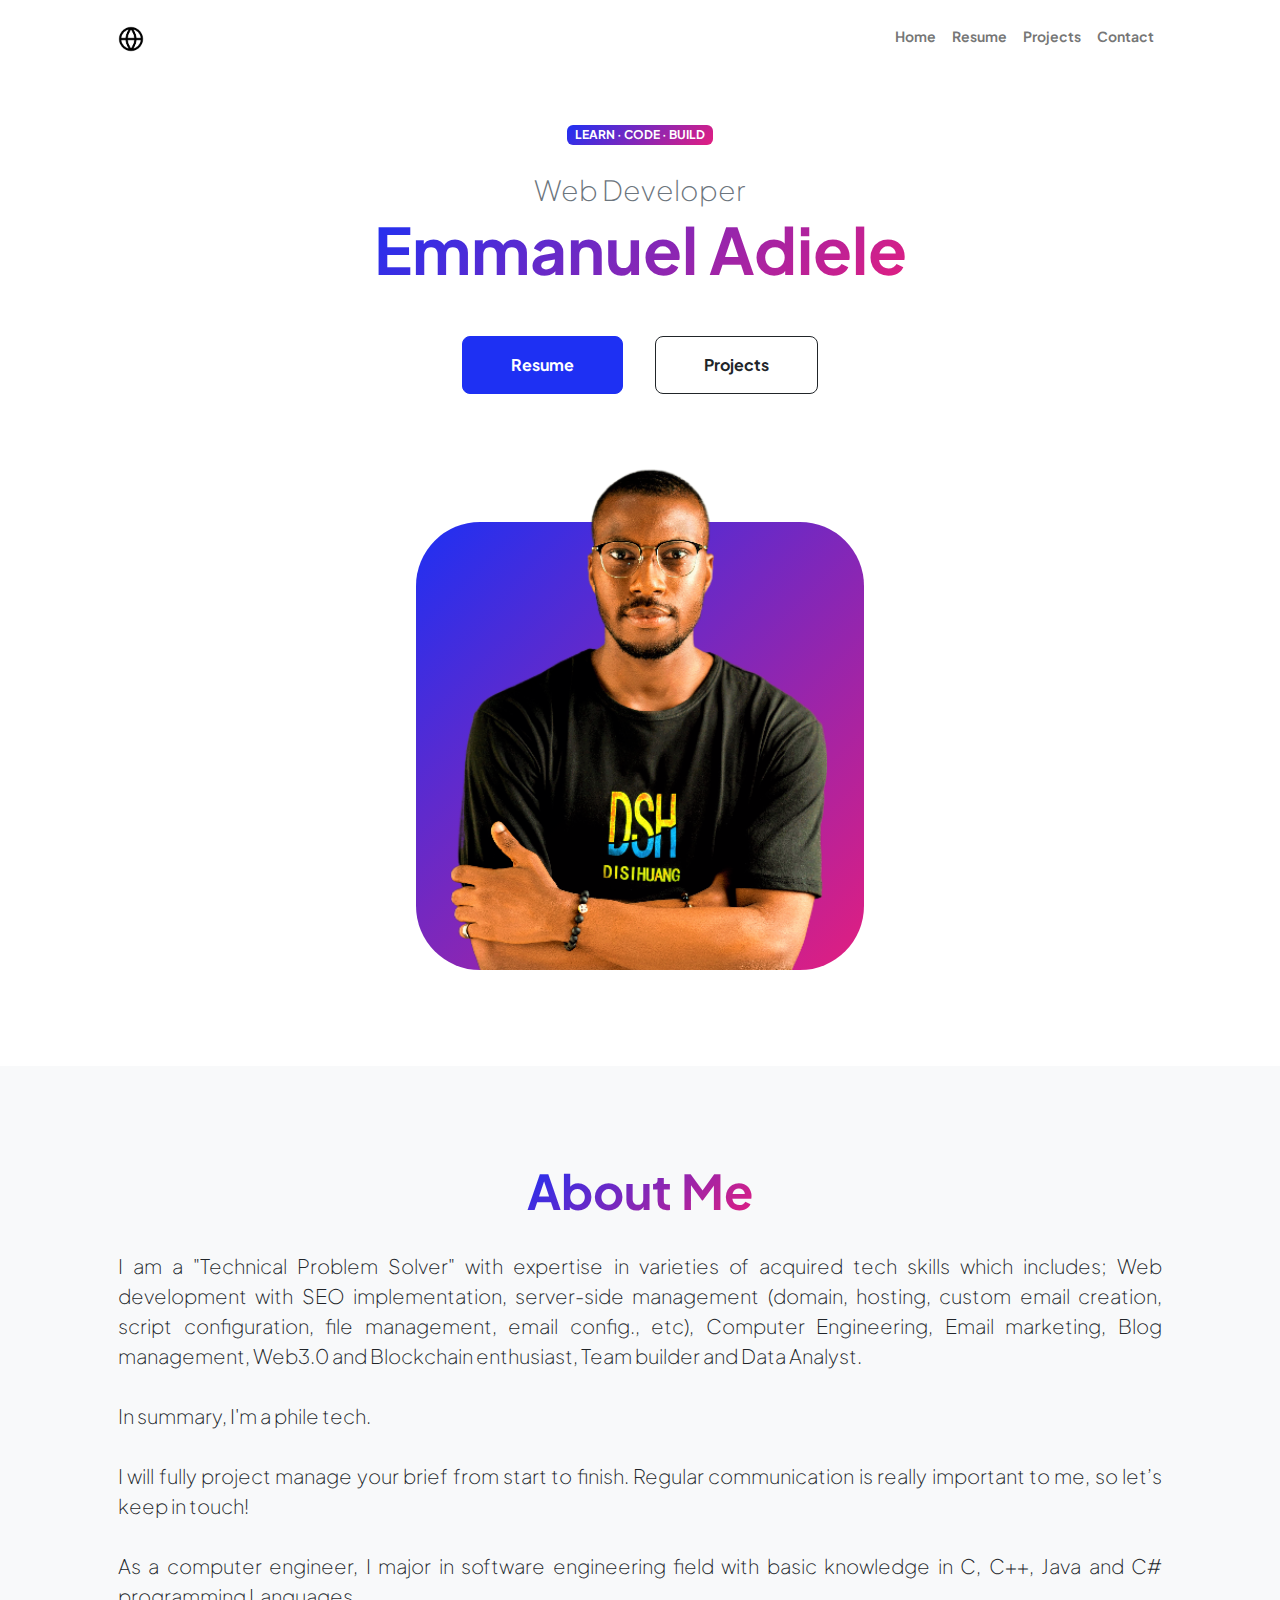
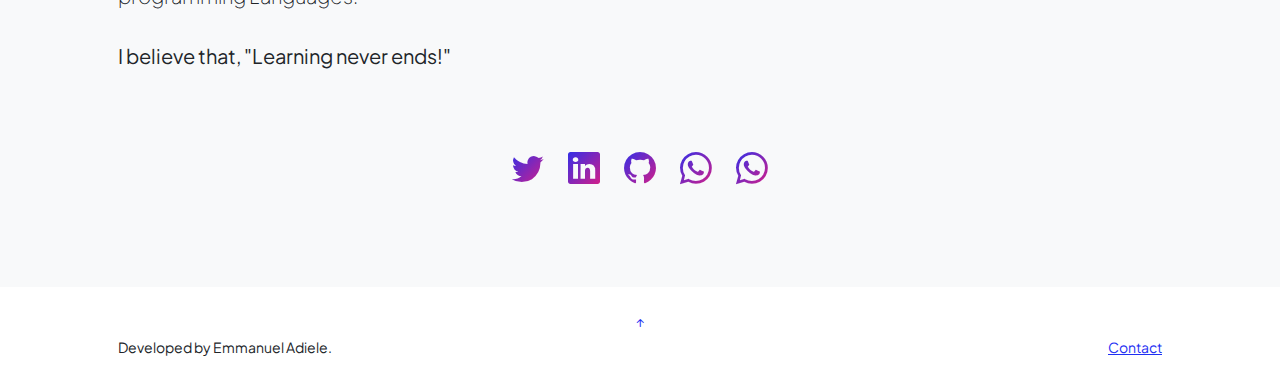
==== commit 973d3289: "Update index.html" ====
--- a/index.html
+++ b/index.html
@@ -73,10 +73,10 @@
                                 <strong>I believe that, "Learning never ends!"</strong></p>
                                 <br><br>
                                 <div class="d-flex justify-content-center fs-2 gap-4">
-                                    <a class="text-gradient" href="https://x.com/EmmaWebDev"><i class="bi bi-X"></i></a>
+                                    <a class="text-gradient" href="https://x.com/EmmaWebDev"><i class="bi bi-twitter"></i></a>
                                     <a class="text-gradient" href="https://www.linkedin.com/in/emmanuel-adiele-52251117a"><i class="bi bi-linkedin"></i></a>
                                     <a class="text-gradient" href="https://github.com/Michaelsplendid?tab=repositories"><i class="bi bi-github"></i></a>
-                                    <a class="text-gradient" href="https://wa.me/qr/HQHTC4DA5TEOF1"><i class="bi bi-whatsapp"></i></a><br>
+                                    <a class="text-gradient" href="https://wa.me/qr/HQHTC4DA5TEOF1"><i class="bi bi-whatsapp"></i></a>
                                     <a class="text-gradient" href="https://wa.me/qr/EB7QXTQJYE7KJ1"><i class="bi bi-whatsapp"></i></a>
                                 </div>
                             </div>
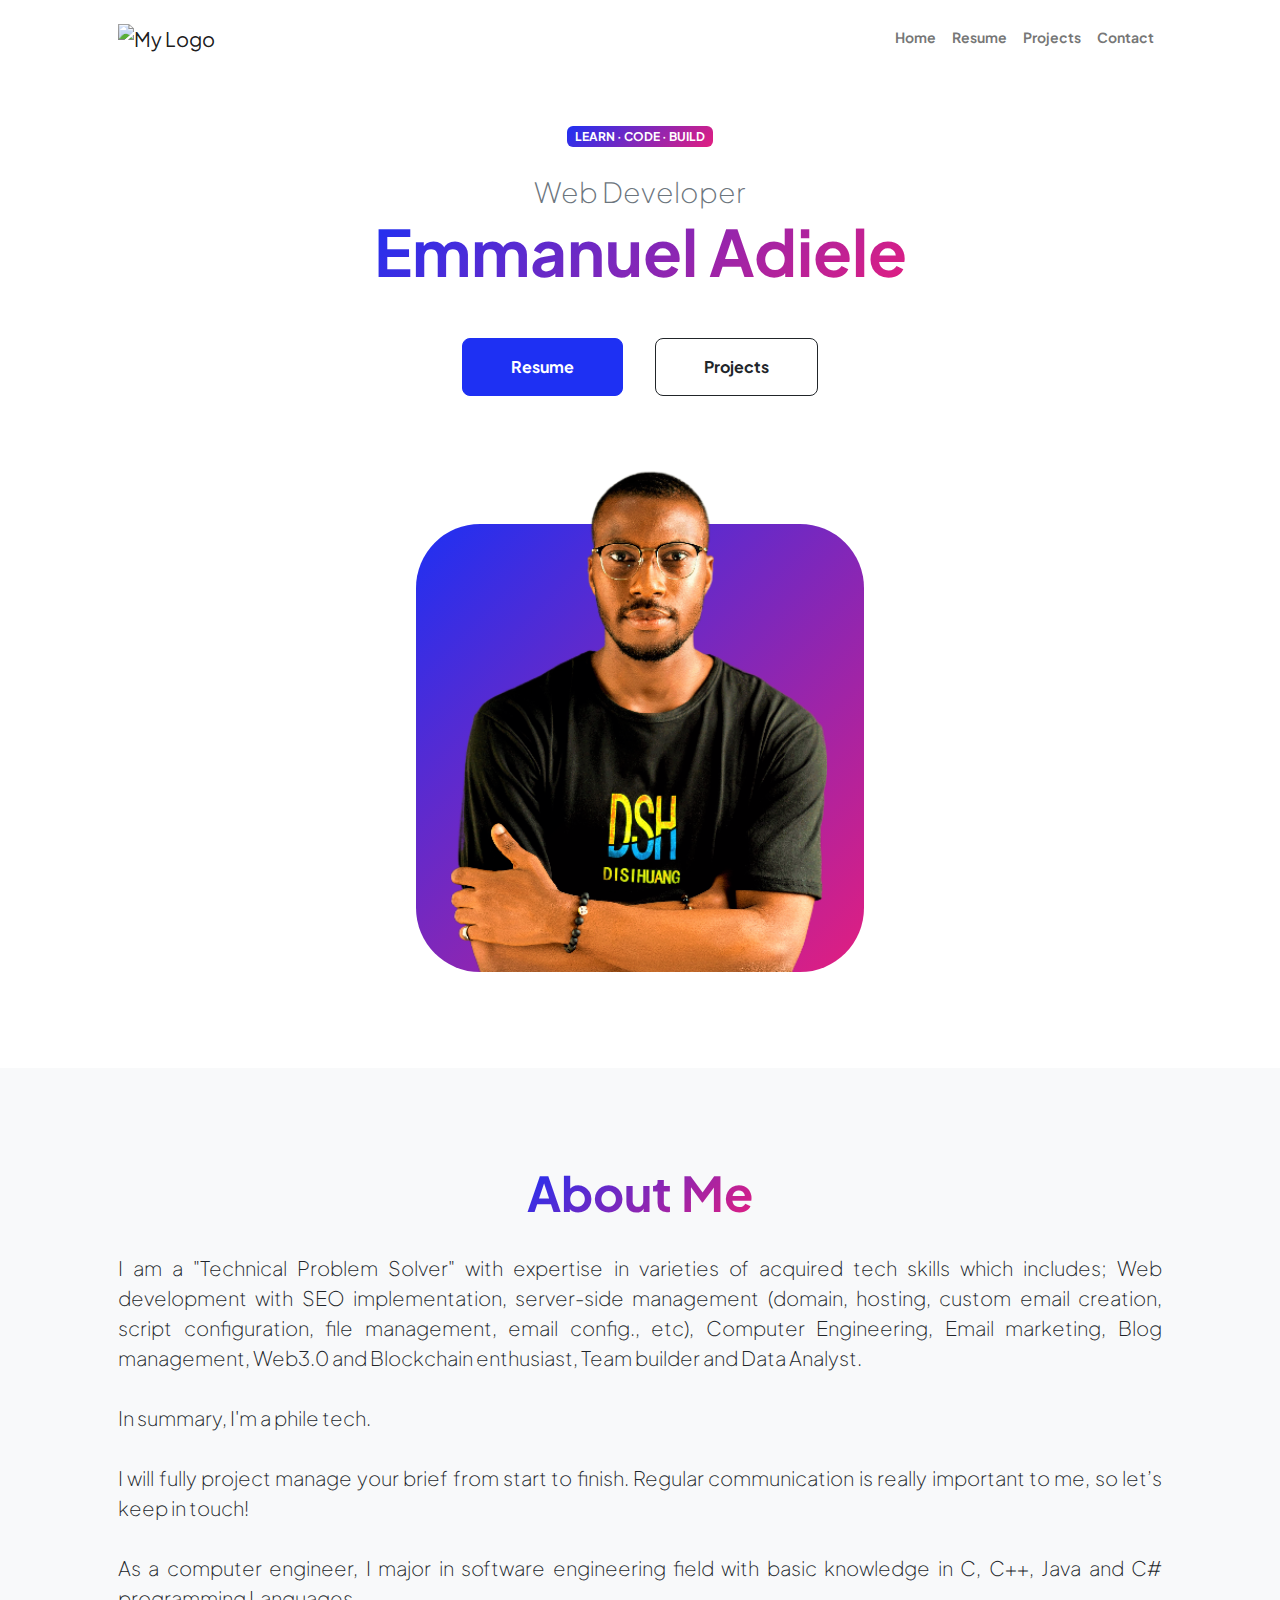
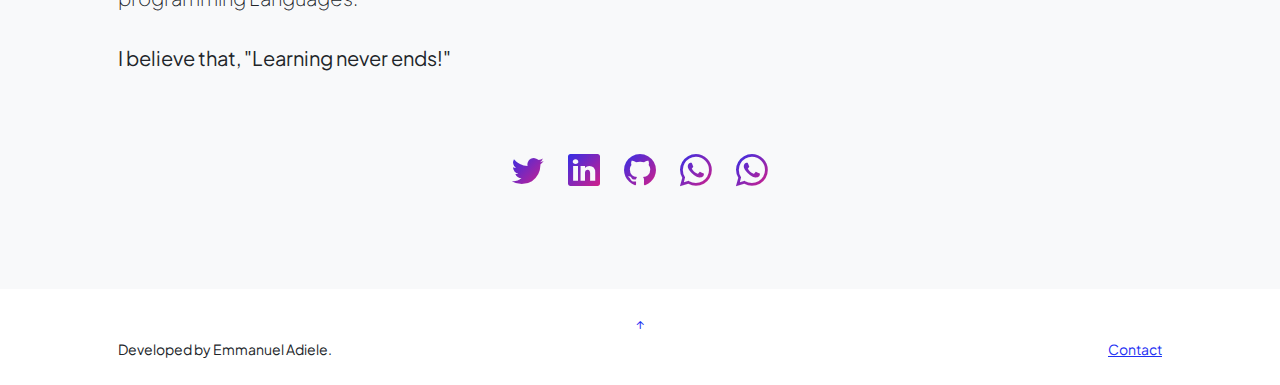
==== commit 7876f762: "Update index.html" ====
--- a/index.html
+++ b/index.html
@@ -22,7 +22,7 @@
             <!-- Navigation-->
             <nav class="navbar navbar-expand-lg navbar-light bg-white py-3">
                 <div class="container px-5">
-                    <a class="navbar-brand" span class="fw-bolder text-primary"><img src="./assets/my_logo.ico" alt="My Logo" width="35%"></span></a>
+                    <a class="navbar-brand" span class="fw-bolder text-primary"><img src="./assets/PhileTech.png" alt="My Logo" width="35%"></span></a>
                     <button class="navbar-toggler" type="button" data-bs-toggle="collapse" data-bs-target="#navbarSupportedContent" aria-controls="navbarSupportedContent" aria-expanded="false" aria-label="Toggle navigation"><span class="navbar-toggler-icon"></span></button>
                     <div class="collapse navbar-collapse" id="navbarSupportedContent">
                         <ul class="navbar-nav ms-auto mb-2 mb-lg-0 small fw-bolder">
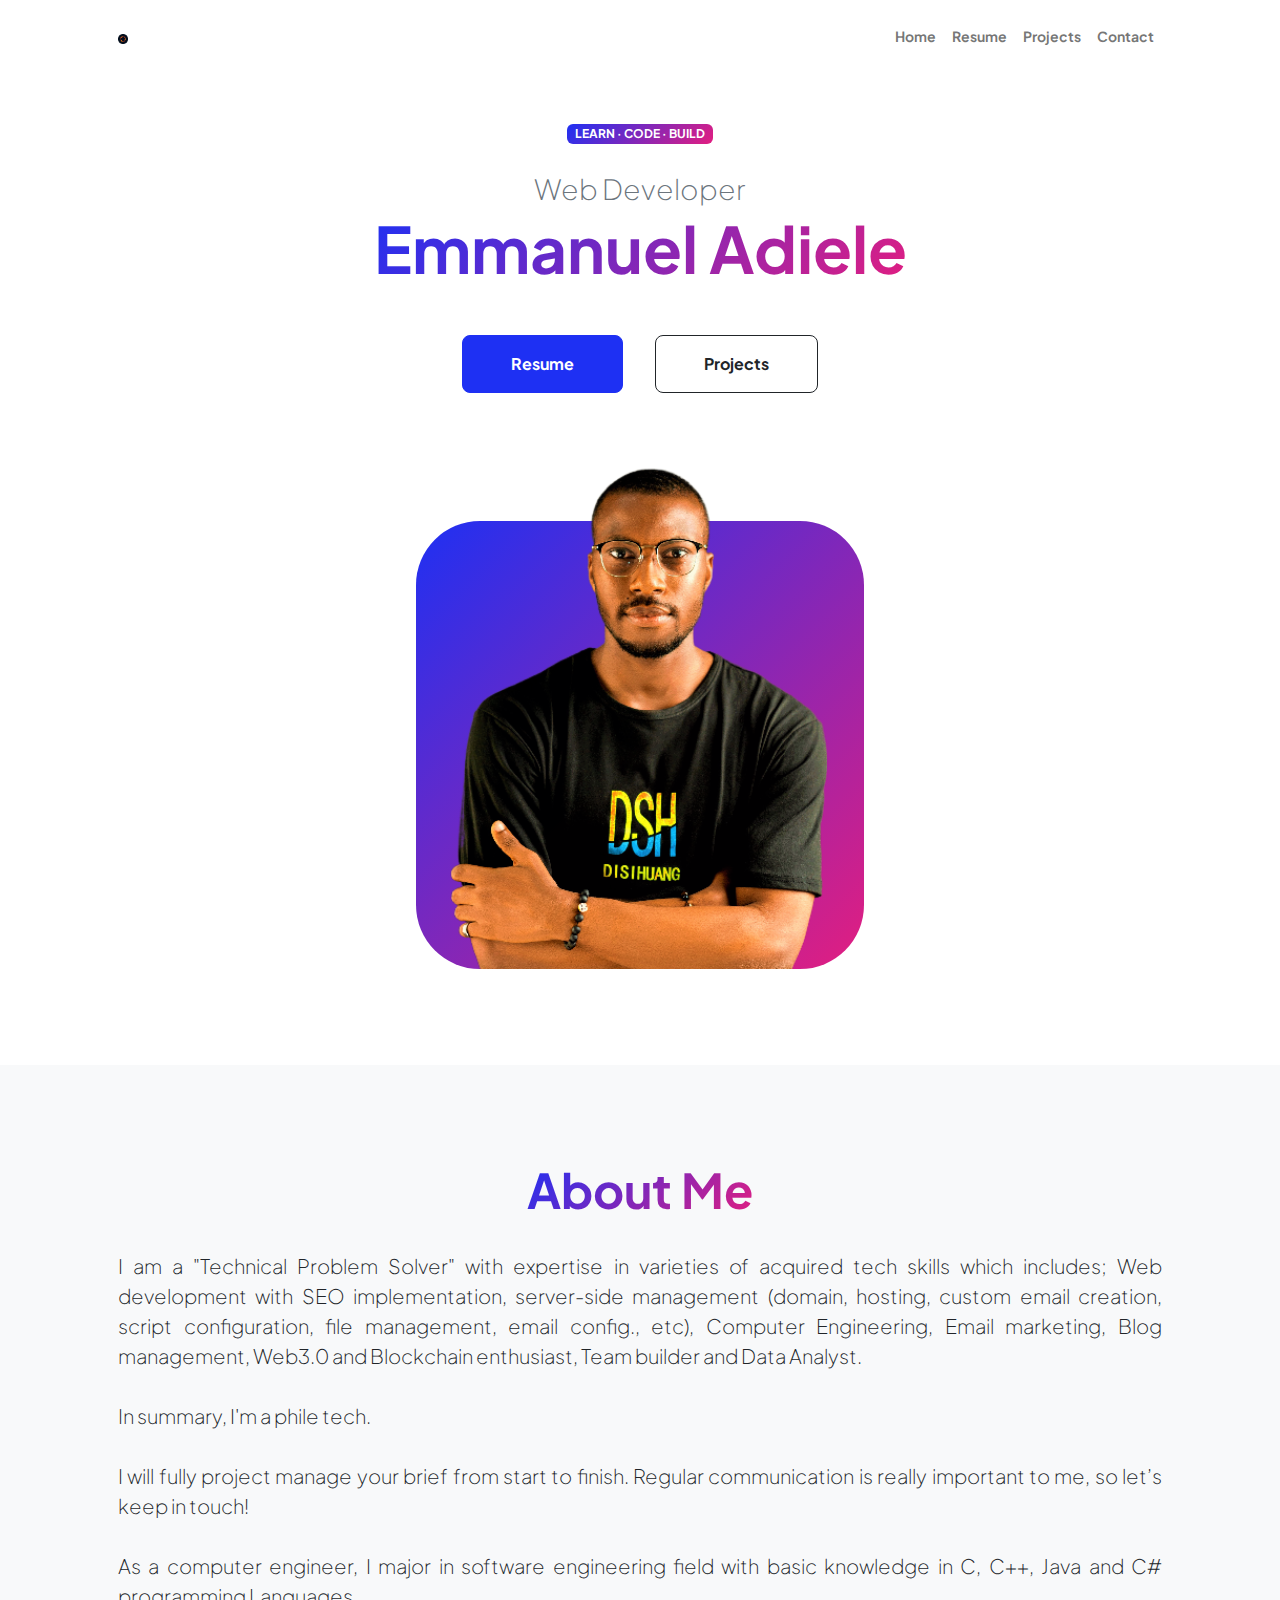
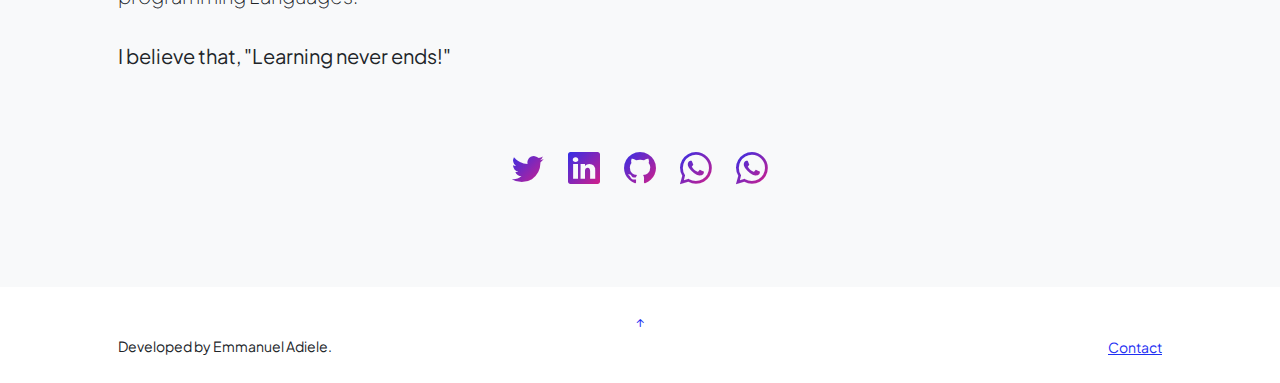
==== commit 41370d27: "Update index.html" ====
--- a/index.html
+++ b/index.html
@@ -22,7 +22,7 @@
             <!-- Navigation-->
             <nav class="navbar navbar-expand-lg navbar-light bg-white py-3">
                 <div class="container px-5">
-                    <a class="navbar-brand" span class="fw-bolder text-primary"><img src="./assets/PhileTech.png" alt="My Logo" width="35%"></span></a>
+                    <a class="navbar-brand" span class="fw-bolder text-primary"><img src="./assets/PhileTech.png" alt="My Logo" width="2%"></span></a>
                     <button class="navbar-toggler" type="button" data-bs-toggle="collapse" data-bs-target="#navbarSupportedContent" aria-controls="navbarSupportedContent" aria-expanded="false" aria-label="Toggle navigation"><span class="navbar-toggler-icon"></span></button>
                     <div class="collapse navbar-collapse" id="navbarSupportedContent">
                         <ul class="navbar-nav ms-auto mb-2 mb-lg-0 small fw-bolder">
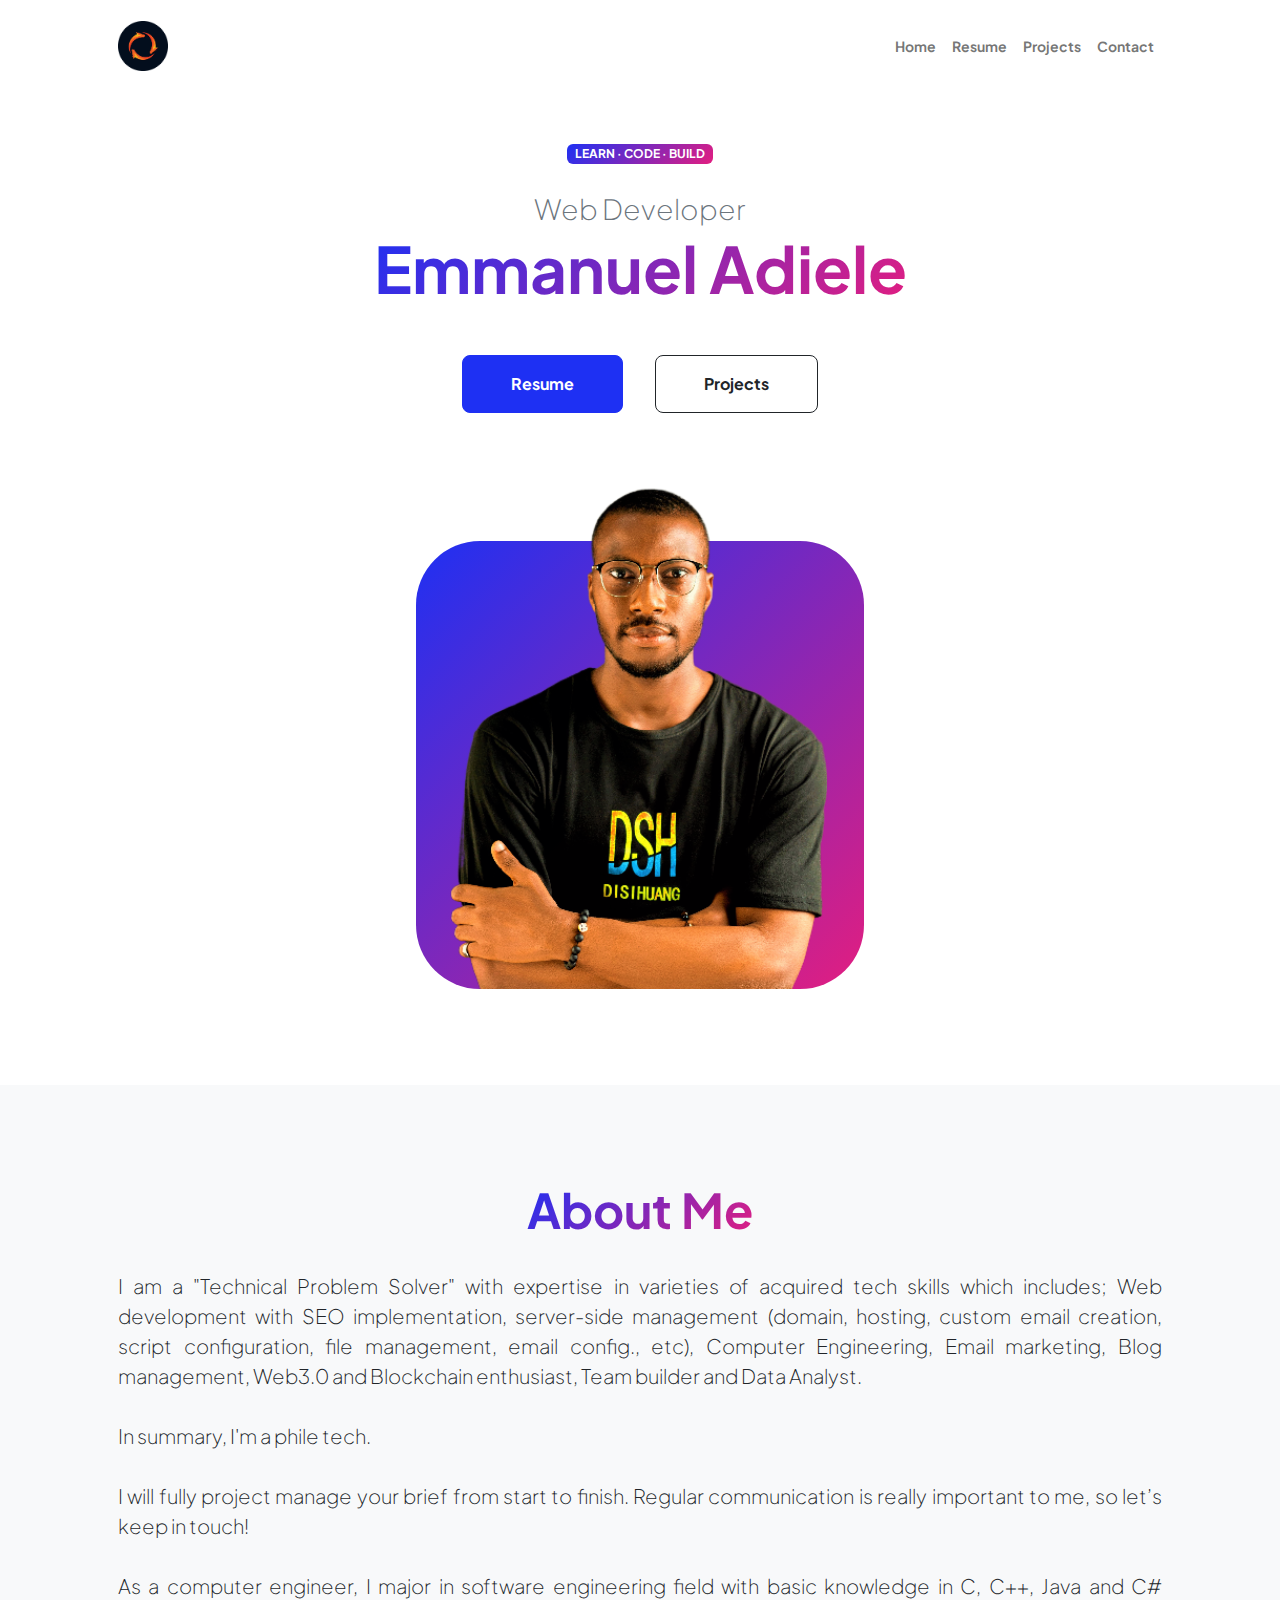
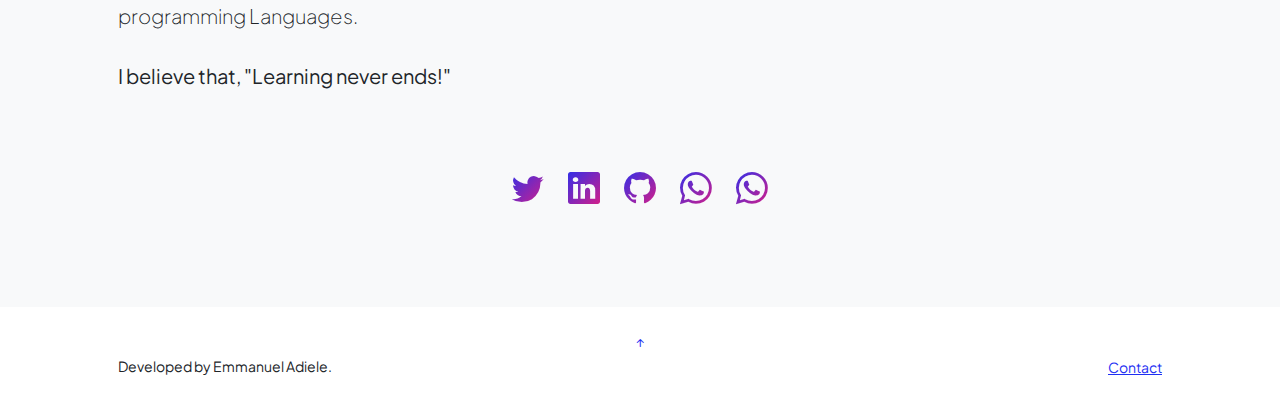
==== commit 24184e2f: "Update index.html" ====
--- a/index.html
+++ b/index.html
@@ -22,7 +22,7 @@
             <!-- Navigation-->
             <nav class="navbar navbar-expand-lg navbar-light bg-white py-3">
                 <div class="container px-5">
-                    <a class="navbar-brand" span class="fw-bolder text-primary"><img src="./assets/PhileTech.png" alt="My Logo" width="2%"></span></a>
+                    <a class="navbar-brand" span class="fw-bolder text-primary"><img src="./assets/PhileTech.png" alt="My Logo" width="10%"></span></a>
                     <button class="navbar-toggler" type="button" data-bs-toggle="collapse" data-bs-target="#navbarSupportedContent" aria-controls="navbarSupportedContent" aria-expanded="false" aria-label="Toggle navigation"><span class="navbar-toggler-icon"></span></button>
                     <div class="collapse navbar-collapse" id="navbarSupportedContent">
                         <ul class="navbar-nav ms-auto mb-2 mb-lg-0 small fw-bolder">
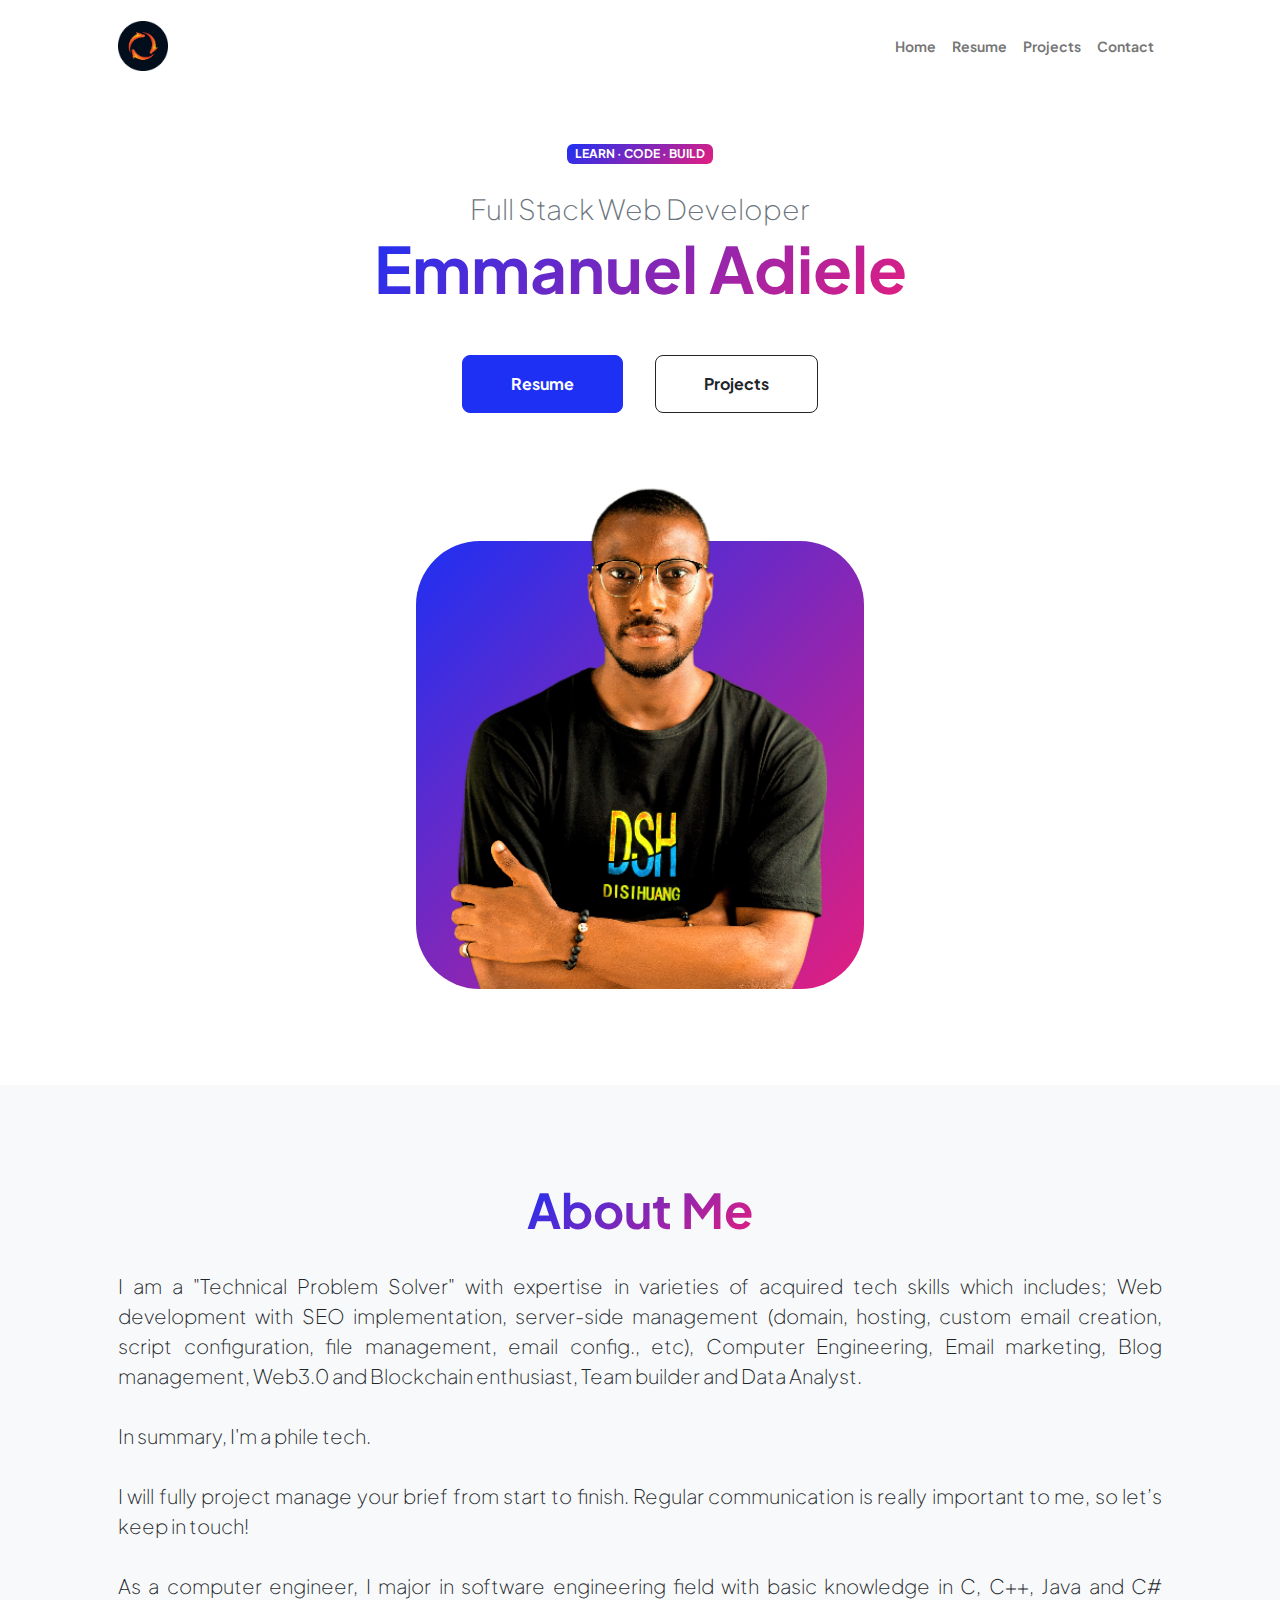
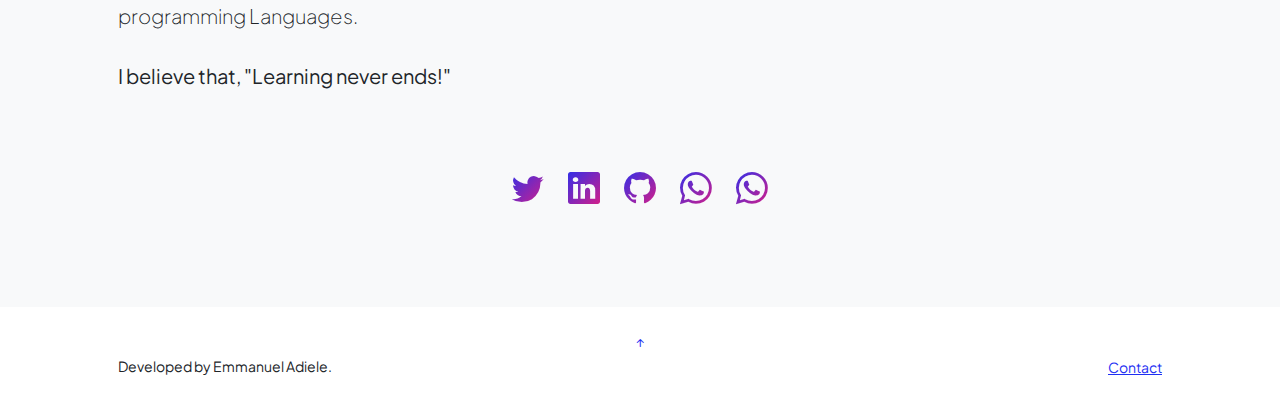
==== commit f4b9ff71: "Update index.html" ====
--- a/index.html
+++ b/index.html
@@ -42,7 +42,7 @@
                             <!-- Header text content-->
                             <div class="text-center text-xxl-start">
                                 <div class="badge bg-gradient-primary-to-secondary text-white mb-4"><div class="text-uppercase">Learn &middot; Code &middot; Build </div></div>
-                                <div class="fs-3 fw-light text-muted">Web Developer</div>
+                                <div class="fs-3 fw-light text-muted">Full Stack Web Developer</div>
                                 <h1 class="display-3 fw-bolder mb-5"><span class="text-gradient d-inline">Emmanuel Adiele</span></h1>
                                 <div class="d-grid gap-3 d-sm-flex justify-content-sm-center justify-content-xxl-start mb-3">
                                     <a class="btn btn-primary btn-lg px-5 py-3 me-sm-3 fs-6 fw-bolder" href="resume.html">Resume</a>
--- a/css/styles.css
+++ b/css/styles.css
@@ -3185,7 +3185,6 @@
 .dropdown-center {
   position: relative;
 }
-
 .dropdown-toggle {
   white-space: nowrap;
 }
@@ -3785,7 +3784,7 @@
   color: var(--bs-navbar-active-color);
 }
 .navbar-nav .dropdown-menu {
-  position: static;
+  position: relative;
 }
 
 .navbar-text {
@@ -3818,8 +3817,7 @@
   transition: var(--bs-navbar-toggler-transition);
 }
 @media (prefers-reduced-motion: reduce) {
-  .navbar-toggler {
-    transition: none;
+  .navb
   }
 }
 .navbar-toggler:hover {
@@ -3832,7 +3830,7 @@
 }
 
 .navbar-toggler-icon {
-  display: inline-block;
+  display: flex;
   width: 1.5em;
   height: 1.5em;
   vertical-align: middle;
@@ -3899,6 +3897,11 @@
     flex-wrap: nowrap;
     justify-content: flex-start;
   }
+.navbar-toggler {
+    float: right;
+    position: relative;
+    display: flex;
+}
   .navbar-expand-md .navbar-nav {
     flex-direction: row;
   }
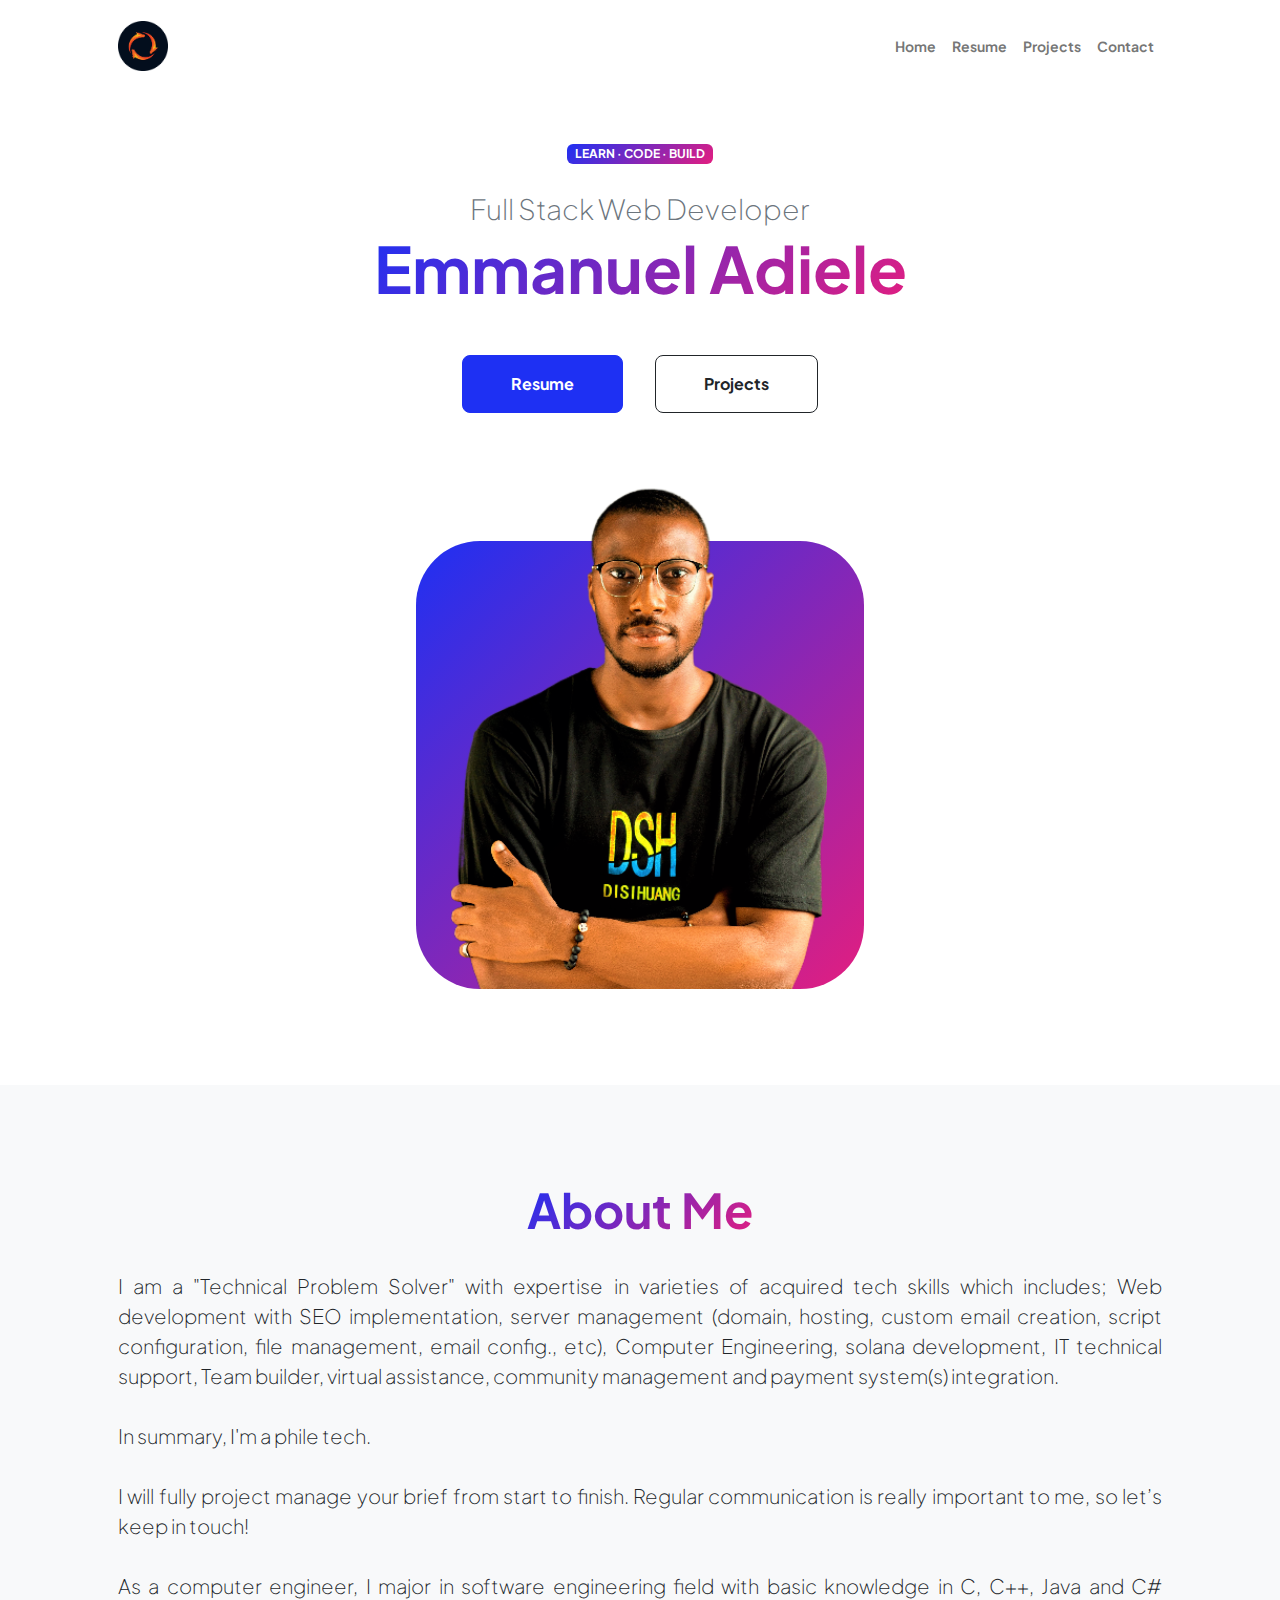
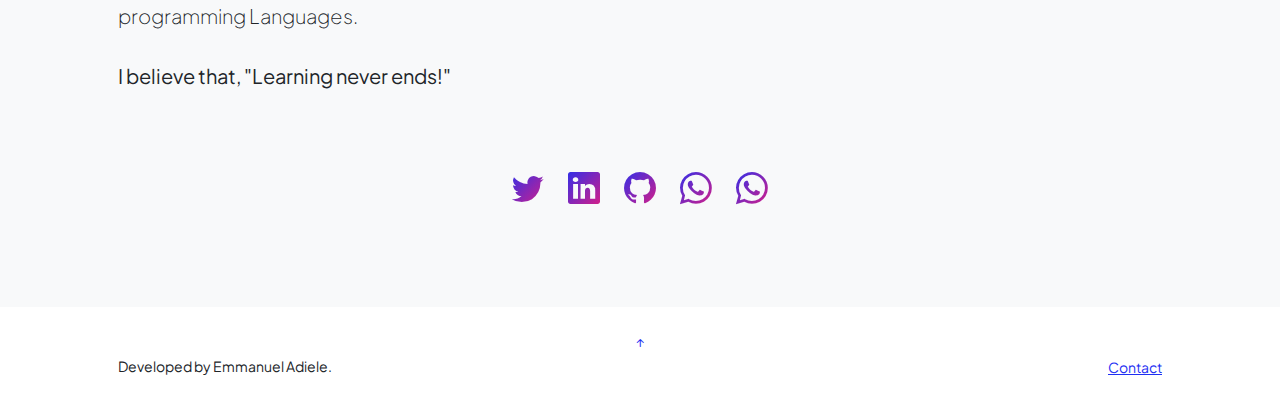
==== commit 595899e6: "Update index.html" ====
--- a/index.html
+++ b/index.html
@@ -69,7 +69,7 @@
                             <div class="text-center my-5">
                                 <h2 class="display-5 fw-bolder"><span class="text-gradient d-inline">About Me</span></h2>
                                 <br>
-                                <p class="lead fw-light mb-4" style="text-align: justify;">I am a "Technical Problem Solver" with expertise in varieties of acquired tech skills which includes; Web development with SEO implementation, server-side management (domain, hosting, custom email creation, script configuration, file management, email config., etc), Computer Engineering, Email marketing, Blog management, Web3.0 and Blockchain enthusiast, Team builder and Data Analyst.<br><br> In summary, I'm a phile tech.<br><br> I will fully project manage your brief from start to finish. Regular communication is really important to me, so let’s keep in touch!<br><br> As a computer engineer, I major in software engineering field with basic knowledge in C, C++, Java and C# programming Languages.<br><br>
+                                <p class="lead fw-light mb-4" style="text-align: justify;">I am a "Technical Problem Solver" with expertise in varieties of acquired tech skills which includes; Web development with SEO implementation, server management (domain, hosting, custom email creation, script configuration, file management, email config., etc), Computer Engineering, solana development, IT technical support, Team builder, virtual assistance, community management and payment system(s) integration.<br><br> In summary, I'm a phile tech.<br><br> I will fully project manage your brief from start to finish. Regular communication is really important to me, so let’s keep in touch!<br><br> As a computer engineer, I major in software engineering field with basic knowledge in C, C++, Java and C# programming Languages.<br><br>
                                 <strong>I believe that, "Learning never ends!"</strong></p>
                                 <br><br>
                                 <div class="d-flex justify-content-center fs-2 gap-4">
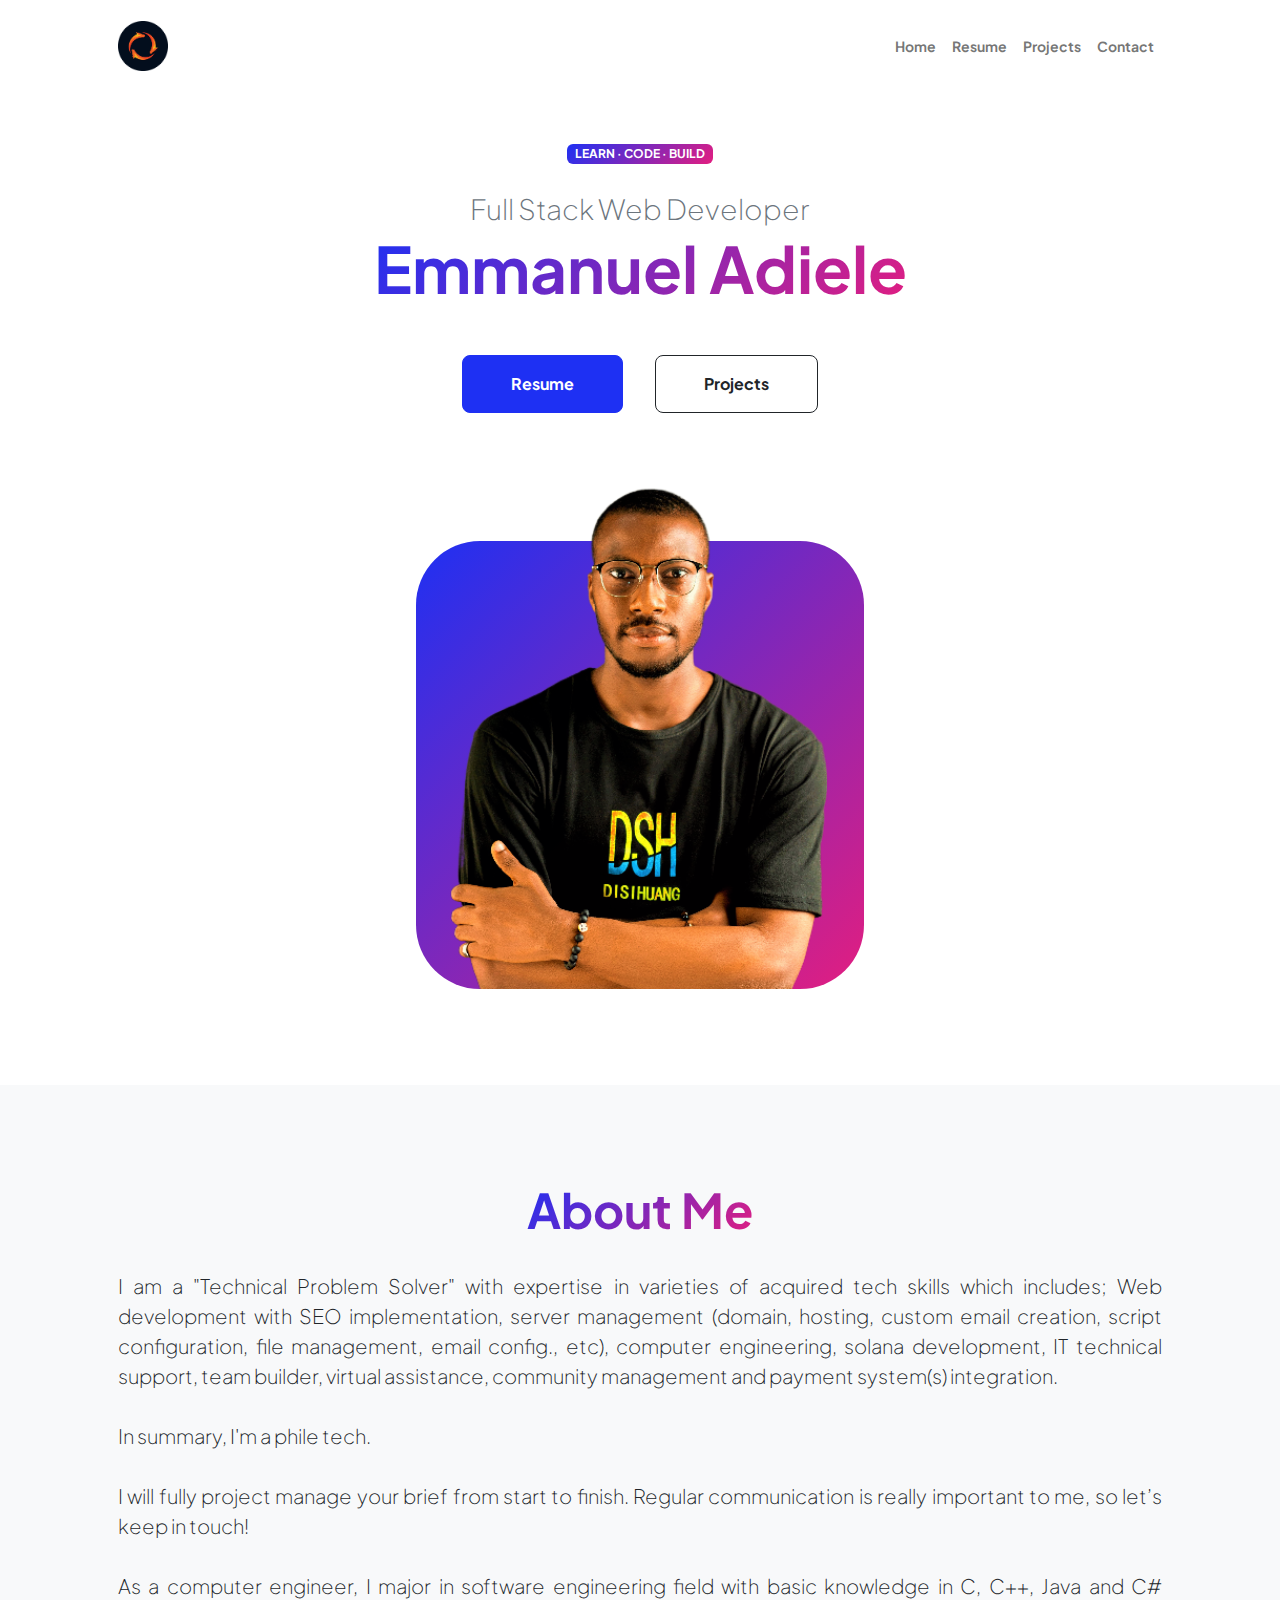
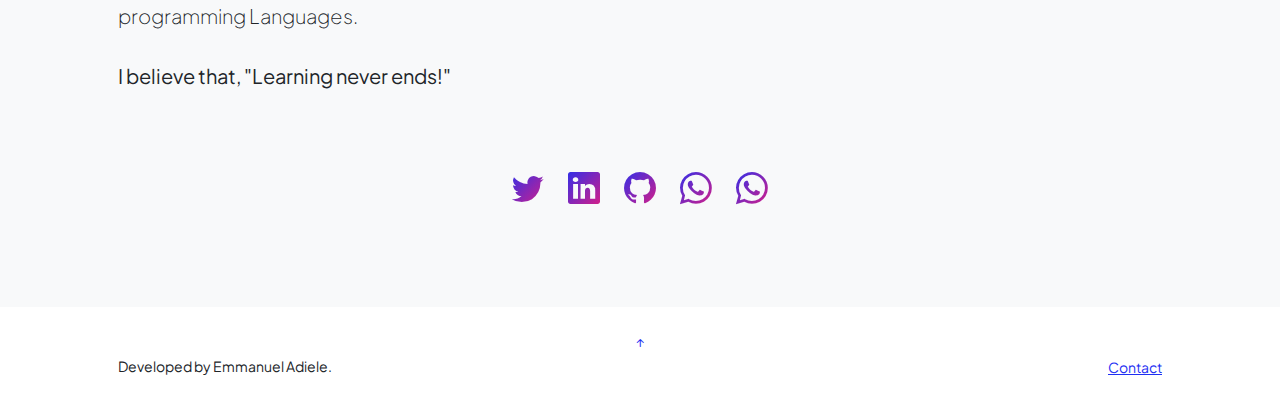
==== commit 6eefe42c: "Update index.html" ====
--- a/index.html
+++ b/index.html
@@ -69,7 +69,7 @@
                             <div class="text-center my-5">
                                 <h2 class="display-5 fw-bolder"><span class="text-gradient d-inline">About Me</span></h2>
                                 <br>
-                                <p class="lead fw-light mb-4" style="text-align: justify;">I am a "Technical Problem Solver" with expertise in varieties of acquired tech skills which includes; Web development with SEO implementation, server management (domain, hosting, custom email creation, script configuration, file management, email config., etc), Computer Engineering, solana development, IT technical support, Team builder, virtual assistance, community management and payment system(s) integration.<br><br> In summary, I'm a phile tech.<br><br> I will fully project manage your brief from start to finish. Regular communication is really important to me, so let’s keep in touch!<br><br> As a computer engineer, I major in software engineering field with basic knowledge in C, C++, Java and C# programming Languages.<br><br>
+                                <p class="lead fw-light mb-4" style="text-align: justify;">I am a "Technical Problem Solver" with expertise in varieties of acquired tech skills which includes; Web development with SEO implementation, server management (domain, hosting, custom email creation, script configuration, file management, email config., etc), computer engineering, solana development, IT technical support, team builder, virtual assistance, community management and payment system(s) integration.<br><br> In summary, I'm a phile tech.<br><br> I will fully project manage your brief from start to finish. Regular communication is really important to me, so let’s keep in touch!<br><br> As a computer engineer, I major in software engineering field with basic knowledge in C, C++, Java and C# programming Languages.<br><br>
                                 <strong>I believe that, "Learning never ends!"</strong></p>
                                 <br><br>
                                 <div class="d-flex justify-content-center fs-2 gap-4">
